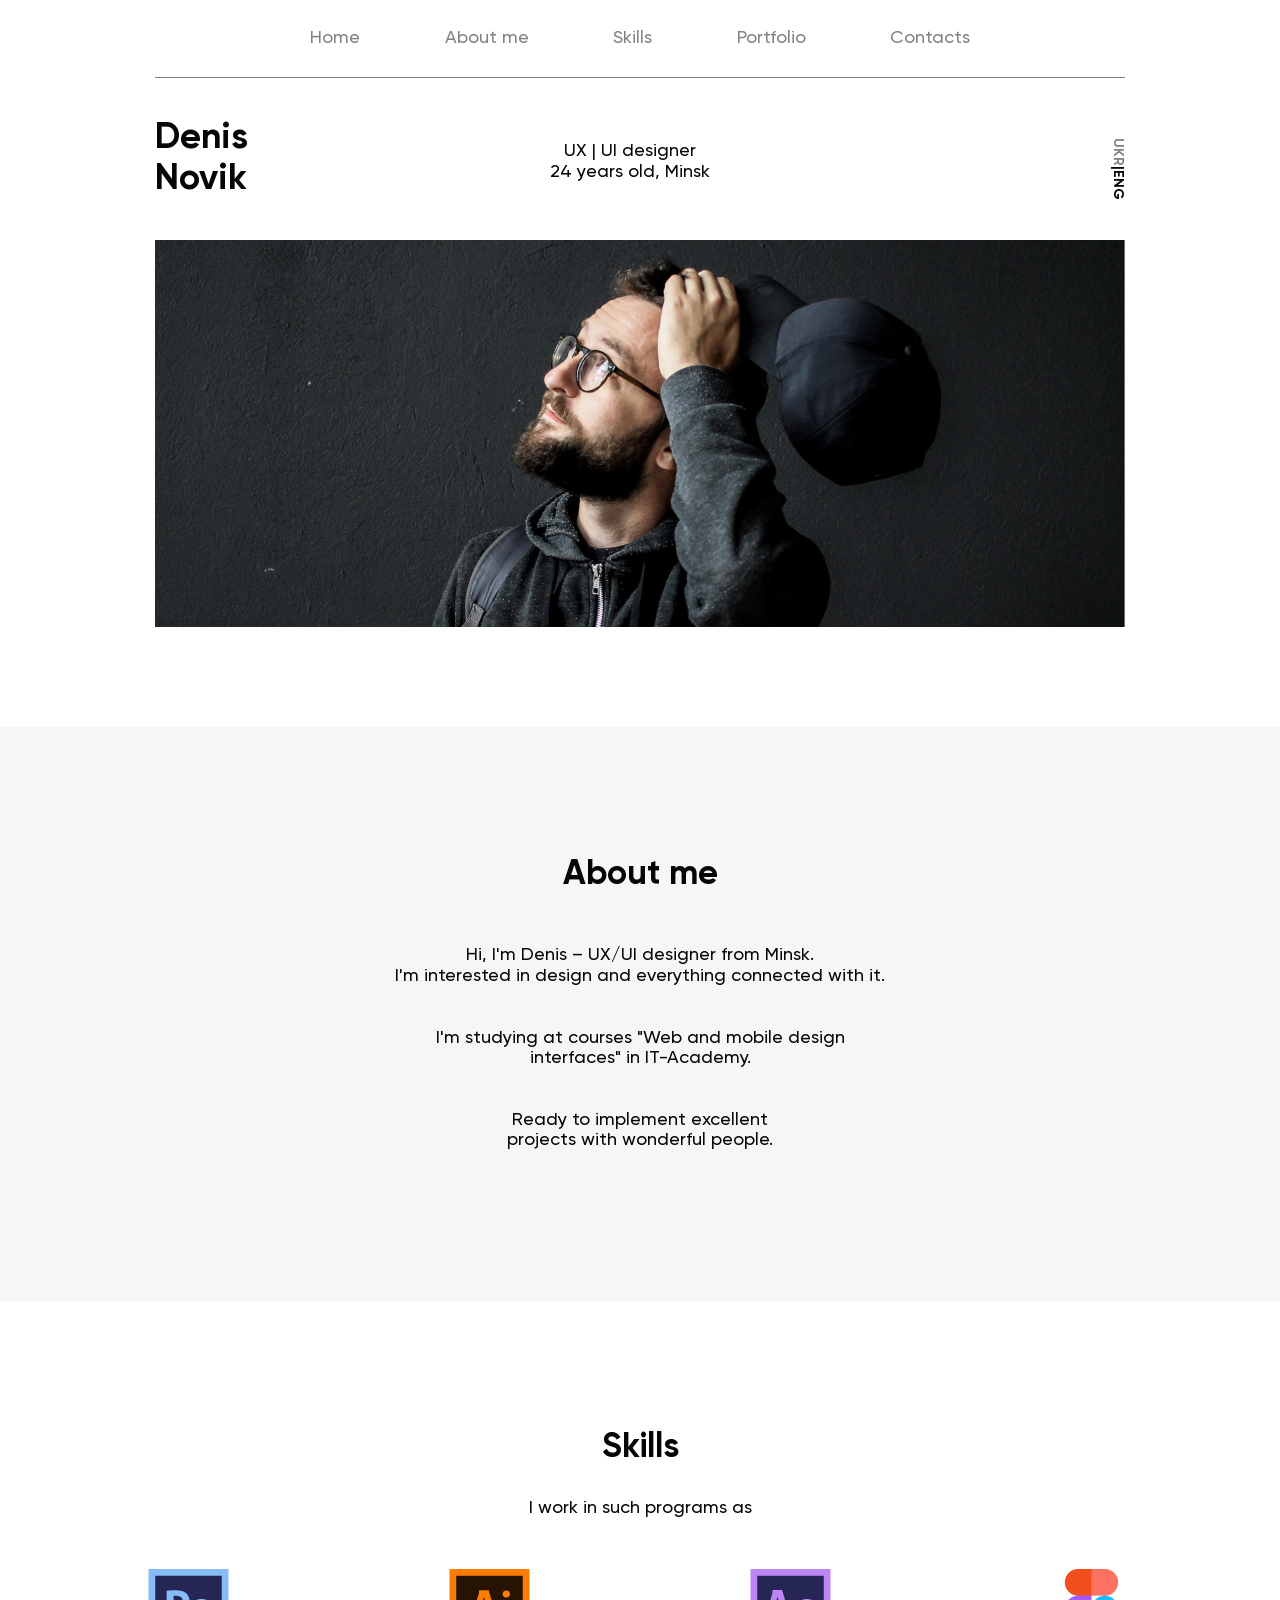
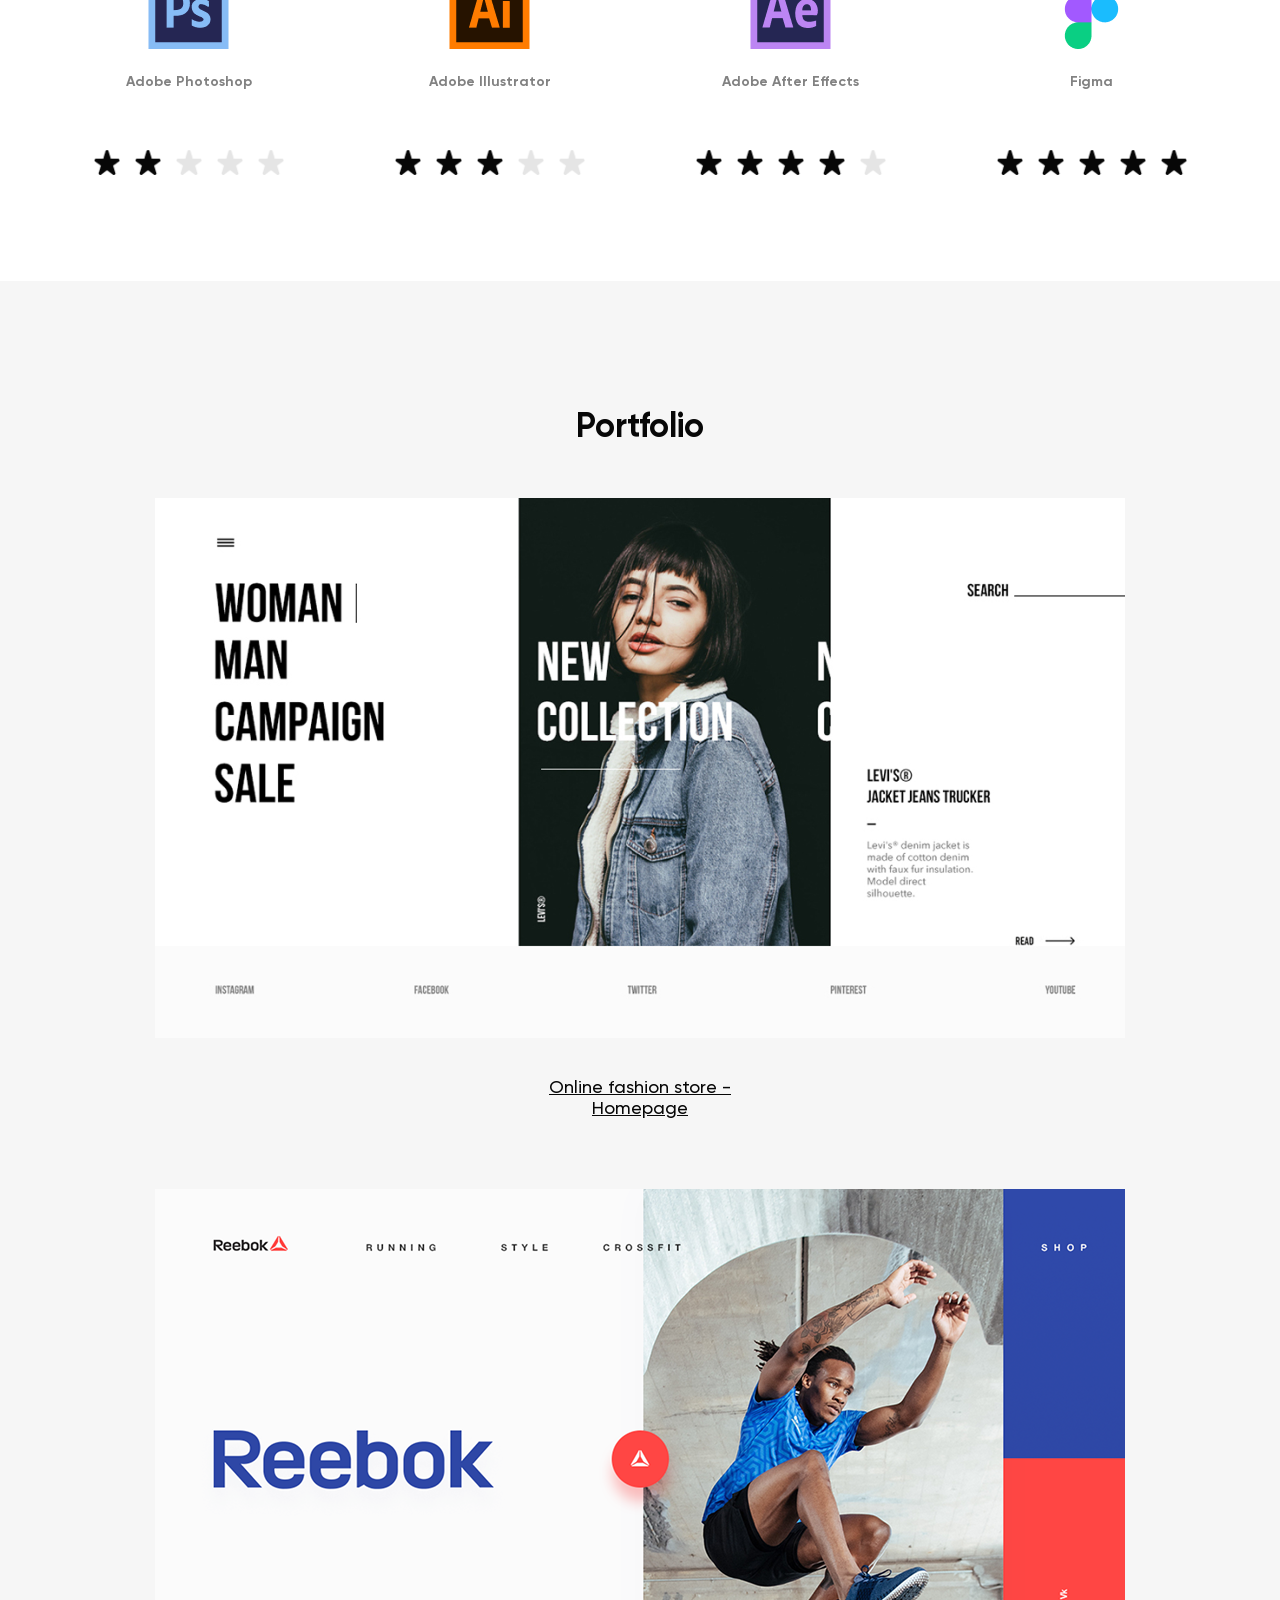
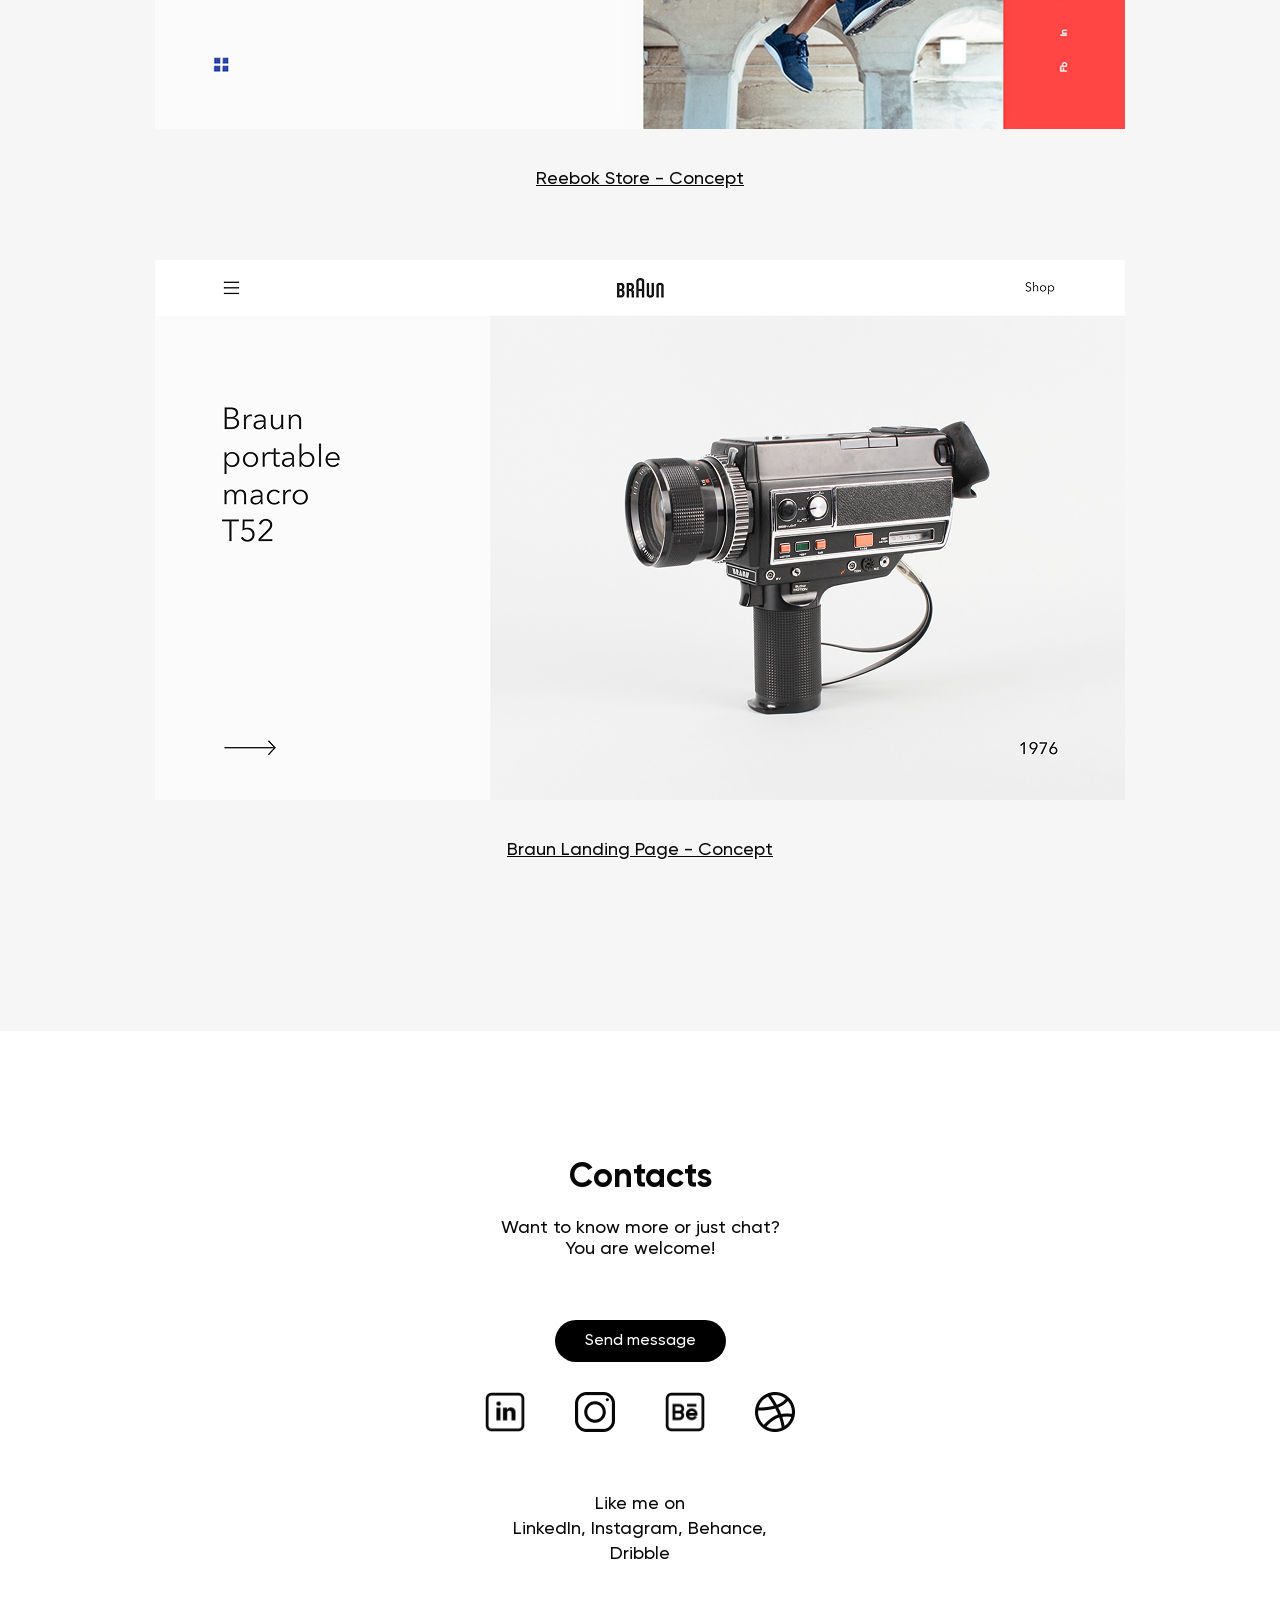
==== index.html @ c9ab945b "add fonts to project" ====
<!DOCTYPE html>
<html lang="en">

<head>
    <meta charset="UTF-8">
    <meta name="viewport" content="width=device-width, initial-scale=1.0">
    <title>Lesson_14 Font</title>
    <link rel="stylesheet" href="./css/normalize.css" />
    <link rel="stylesheet" href="./css/fonts.css">
    <link rel="stylesheet" href="./css/vars.css">
    <link rel="stylesheet" href="./css/style.css">
</head>

<body>
    <header class="header">
        <div class="container">
            <nav class="nav">
                <ul class="menu">
                    <li class="menu__item">
                        <a href="https://www.youtube.com/watch?v=dnyrEoCJP_w" target="_blank"
                            class="menu__link">Home</a>
                    </li>
                    <li class="menu__item">
                        <a href="#about-me" class="menu__link">About me</a>
                    </li>
                    <li class="menu__item">
                        <a href="#skills" class="menu__link">Skills</a>
                    </li>
                    <li class="menu__item">
                        <a href="#portfolio" class="menu__link">Portfolio</a>
                    </li>
                    <li class="menu__item">
                        <a href="#contacts" class="menu__link">Contacts</a>
                    </li>
                </ul>
            </nav>
        </div>
    </header>

    <main class="main">
        <section class="hero">
            <div class="container hero__row">
                <div class="hero__info">
                    <h1 class="title">Denis <br>Novik</h1>
                </div>

                <div class="hero__center">
                    <p class="author-description">
                        UX | UI designer <br>
                        24 years old, Minsk
                    </p>
                </div>

                <div class="lang-switch">
                    <span class="lang-ukr">UKR  </span> | <span> ENG</span>
                </div>
            </div>

            <div class="hero__img">
                <img src="./img/banner.jpg" alt="Photo Author">
            </div>
        </section>


        <section class="about-me" id="about-me">
            <h2>About me</h2>
            <br>
            <p class="about-text">Hi, I'm Denis – UX/UI designer from Minsk. <br> I'm interested in design and
                everything connected with it.</p>
            <br>
            <p class="about-text">I'm studying at courses "Web and mobile design <br> interfaces" in IT-Academy.</p>
            <br>
            <p class="about-text about-text-last">Ready to implement excellent <br> projects with wonderful people.</p>
        </section>

        <section class="skills" id="skills">
            <h2>Skills</h2>
            <p class="skills-text">I work in such programs as</p>

            <div class="skills-list">
                <div class="skill-item">
                    <img src="./img/ps.png" alt="Adobe Photoshop" class="skill-logo">
                    <p class="skill-title">Adobe Photoshop</p>
                    <div class="stars">
                        <img src="./img/star-full.png" alt="star">
                        <img src="./img/star-full.png" alt="star">
                        <img src="./img/star-empty.png" alt="star">
                        <img src="./img/star-empty.png" alt="star">
                        <img src="./img/star-empty.png" alt="star">
                    </div>
                </div>

                <div class="skill-item">
                    <img src="./img/ai.png" alt="Adobe Illustrator" class="skill-logo">
                    <p class="skill-title">Adobe Illustrator</p>
                    <div class="stars">
                        <img src="./img/star-full.png" alt="star">
                        <img src="./img/star-full.png" alt="star">
                        <img src="./img/star-full.png" alt="star">
                        <img src="./img/star-empty.png" alt="star">
                        <img src="./img/star-empty.png" alt="star">
                    </div>
                </div>

                <div class="skill-item">
                    <img src="./img/ae.png" alt="Adobe After Effects" class="skill-logo">
                    <p class="skill-title">Adobe After Effects</p>
                    <div class="stars">
                        <img src="./img/star-full.png" alt="star">
                        <img src="./img/star-full.png" alt="star">
                        <img src="./img/star-full.png" alt="star">
                        <img src="./img/star-full.png" alt="star">
                        <img src="./img/star-empty.png" alt="star">
                    </div>
                </div>

                <div class="skill-item">
                    <img src="./img/figma.png" alt="Figma" class="skill-logo">
                    <p class="skill-title">Figma</p>
                    <div class="stars">
                        <img src="./img/star-full.png" alt="star">
                        <img src="./img/star-full.png" alt="star">
                        <img src="./img/star-full.png" alt="star">
                        <img src="./img/star-full.png" alt="star">
                        <img src="./img/star-full.png" alt="star">
                    </div>
                </div>
            </div>
        </section>


        <section class="portfolio" id="portfolio">
            <div class="container">
                <h2>Portfolio</h2>
                <div class="portfolio-item">
                    <img src="./img/Fashion-Store.png" alt="Fashion Store">
                    <p class="portfolio-text">Online fashion store - <br>Homepage</p>
                </div>

                <div class="portfolio-item">
                    <img src="./img/reebok_web.png" alt="Reebok Web">
                    <p class="portfolio-text">Reebok Store - Concept</p>
                </div>

                <div class="portfolio-item">
                    <img src="./img/braun-landing.png" alt="Braun Landing">
                    <p class="portfolio-text">Braun Landing Page - Concept</p>
                </div>
            </div>
        </section>


    </main>

    <footer>
        <section class="contacts" id="contacts">
            <div class="container">
                <h2>Contacts</h2>

                <p class="contacts-text">Want to know more or just chat? <br> You are welcome!</p>

                <button class="send-button">Send message</button>

                <div class="social-icons">
                    <img src="./img/linkedin.png" alt="LinkedIn">
                    <img src="./img/instagram.png" alt="Instagram">
                    <img src="./img/behance.png" alt="Behance">
                    <img src="./img/dribbble.png" alt="Dribbble">
                </div>

                <p class="follow-text">
                    Like me on <br>
                    LinkedIn, Instagram, Behance, <br> Dribble
                </p>
            </div>
        </section>

    </footer>

</body>

</html>
---- css/fonts.css ----
@font-face {
    font-family: 'Gilroy';
    src: url('../assets/fonts/Gilroy/Gilroy-Medium.woff2') format('woff2'),
        url('../assets/fonts/Gilroy/Gilroy-Medium.woff') format('woff');
    font-weight: 500;
    font-style: normal;
    font-display: swap;
}

@font-face {
    font-family: 'Gilroy';
    src: url('../assets/fonts/Gilroy/Gilroy-Bold.woff2') format('woff2'),
        url('../assets/fonts/Gilroy/Gilroy-Bold.woff') format('woff');
    font-weight: 700;
    font-style: normal;
    font-display: swap;
}
---- css/vars.css ----
:root {
    --font-main: 'Gilroy', sans-serif;
    --font-weight-main: 500;
    --font-weight-bold: 700;

    --font-size-base: 18px;
    --color-main: #070707;
    --color-secondary: #828282;
    --color-bg-light: #F6F6F6;
    --color-white: #fff;
    --color-black: #000;

    --container-width: 970px;
}
---- css/style.css ----
body {
    font-family: var(--font-main);
    font-weight: var(--font-weight-main);
    font-size: var(--font-size-base);
    color: var(--color-main);
}

.container {
    width: var(--container-width);
    margin: 0 auto;
}

.nav {
    border-bottom: 1px solid var(--color-secondary);
    padding: 28px 155px;
}

.menu {
    display: flex;
    justify-content: space-between;
    list-style: none;
    margin: 0;
    padding: 0;
}

.menu__link {
    text-decoration: none;
    color: var(--color-secondary);
    font-weight: var(--font-weight-main);
    transition: all 0.3s;
}

.menu__link:hover {
    color: var(--color-main);
    font-weight: var(--font-weight-bold);
}

.hero__row {
    display: flex;
    justify-content: space-between;
    align-items: flex-end;
    padding: 40px 0;
}

.hero__info {
    flex: 1;
    text-align: left;
}

.title {
    margin: 0;
    font-weight: var(--font-weight-bold);
}

.hero__center {
    flex: 1;
    display: flex;
    justify-content: center;
    align-items: flex-end;
    text-align: center;
}

.author-description {
    font-size: 18px;
    font-weight: var(--font-weight-main);
    color: var(--color-main);
}

.lang-switch {
    flex: 1;
    display: flex;
    justify-content: flex-end;
    align-items: flex-end;
    font-size: 14px;
    font-weight: var(--font-weight-bold);
    padding-bottom: 5px;
    transform: rotate(90deg);
    transform-origin: right bottom;
    margin-right: 20px;
}

.lang-ukr {
    color: var(--color-secondary);
}

.hero__img {
    width: var(--container-width);
    height: 387px;
    margin: 0 auto 100px;
    overflow: hidden;
}

.hero__img img {
    width: 100%;
    height: 100%;
    object-fit: cover;
    object-position: center;
    display: block;
}

.about-me {
    background-color: var(--color-bg-light);
    padding: 100px 0 50px 0;
    text-align: center;
}

.about-me h2 {
    font-size: 34px;
    color: var(--color-main);
    font-weight: var(--font-weight-bold);
    margin-bottom: 30px;
}

.about-text {
    font-size: 18px;
    color: var(--color-main);
    max-width: 800px;
    margin: 0 auto 20px auto;
    padding: 0 15px;
    font-weight: var(--font-weight-main);
}

.about-text-last {
    margin-bottom: 100px;
}

.skills {
    padding-top: 100px;
    padding-bottom: 100px;
    text-align: center;
}

.skills h2 {
    font-size: 34px;
    color: var(--color-main);
    font-weight: var(--font-weight-bold);
    margin-bottom: 30px;
}

.skills-text {
    margin-top: 20px;
    margin-bottom: 50px;
    font-size: 18px;
    color: var(--color-main);
    font-weight: var(--font-weight-main);
}

.skills-list {
    text-align: center;
}

.skill-item {
    display: inline-block;
    width: 200px;
    margin: 0 48px;
    vertical-align: top;
    text-align: center;
}

.skill-logo {
    display: block;
    margin: 0 auto 25px;
    width: auto;
    height: 80px;
    transition: transform 0.3s ease;
}

.skill-logo:hover {
    transform: scale(1.07);
}

.skill-title {
    font-weight: var(--font-weight-bold);
    font-size: 14px;
    color: var(--color-secondary);
    margin: 0 0 60px;
}

.stars {
    text-align: center;
}

.stars img {
    display: inline-block;
    margin: 0 5px;
    width: 26px;
    height: auto;
}

.portfolio {
    padding-top: 100px;
    padding-bottom: 100px;
    background-color: var(--color-bg-light);
    text-align: center;
}

.portfolio h2 {
    font-size: 34px;
    color: var(--color-main);
    font-weight: var(--font-weight-bold);
    margin-bottom: 50px;
}

.portfolio-item {
    margin-bottom: 70px;
}

.portfolio img {
    width: 100%;
    height: auto;
    display: block;
    margin-bottom: 40px;
}

.portfolio-text {
    font-size: 18px;
    color: var(--color-main);
    text-decoration: underline;
    font-weight: var(--font-weight-main);
}

.contacts {
    padding-top: 100px;
    padding-bottom: 100px;
    text-align: center;
}

.contacts h2 {
    font-size: 34px;
    color: var(--color-main);
    font-weight: var(--font-weight-bold);
    margin-bottom: 20px;
}

.contacts-text {
    font-size: 18px;
    color: var(--color-main);
    margin-bottom: 60px;
    font-weight: var(--font-weight-main);
}

.send-button {
    padding: 12px 30px;
    font-size: 16px;
    cursor: pointer;
    margin-bottom: 30px;
    background-color: var(--color-black);
    color: var(--color-white);
    border: none;
    border-radius: 25px;
    font-weight: var(--font-weight-main);
    transition: background-color 0.3s ease, transform 0.3s ease;
}

.send-button:hover {
    background-color: #4f4f4f;
    transform: scale(1.05);
}

.social-icons {
    display: flex;
    justify-content: center;
    gap: 50px;
    margin-bottom: 60px;
}

.social-icons img {
    width: 40px;
    height: auto;
    transition: opacity 0.3s ease;
}

.social-icons img:hover {
    opacity: 0.5;
}

.follow-text {
    font-size: 18px;
    color: var(--color-main);
    line-height: 1.4;
    margin-bottom: 100px;
    font-weight: var(--font-weight-main);
}
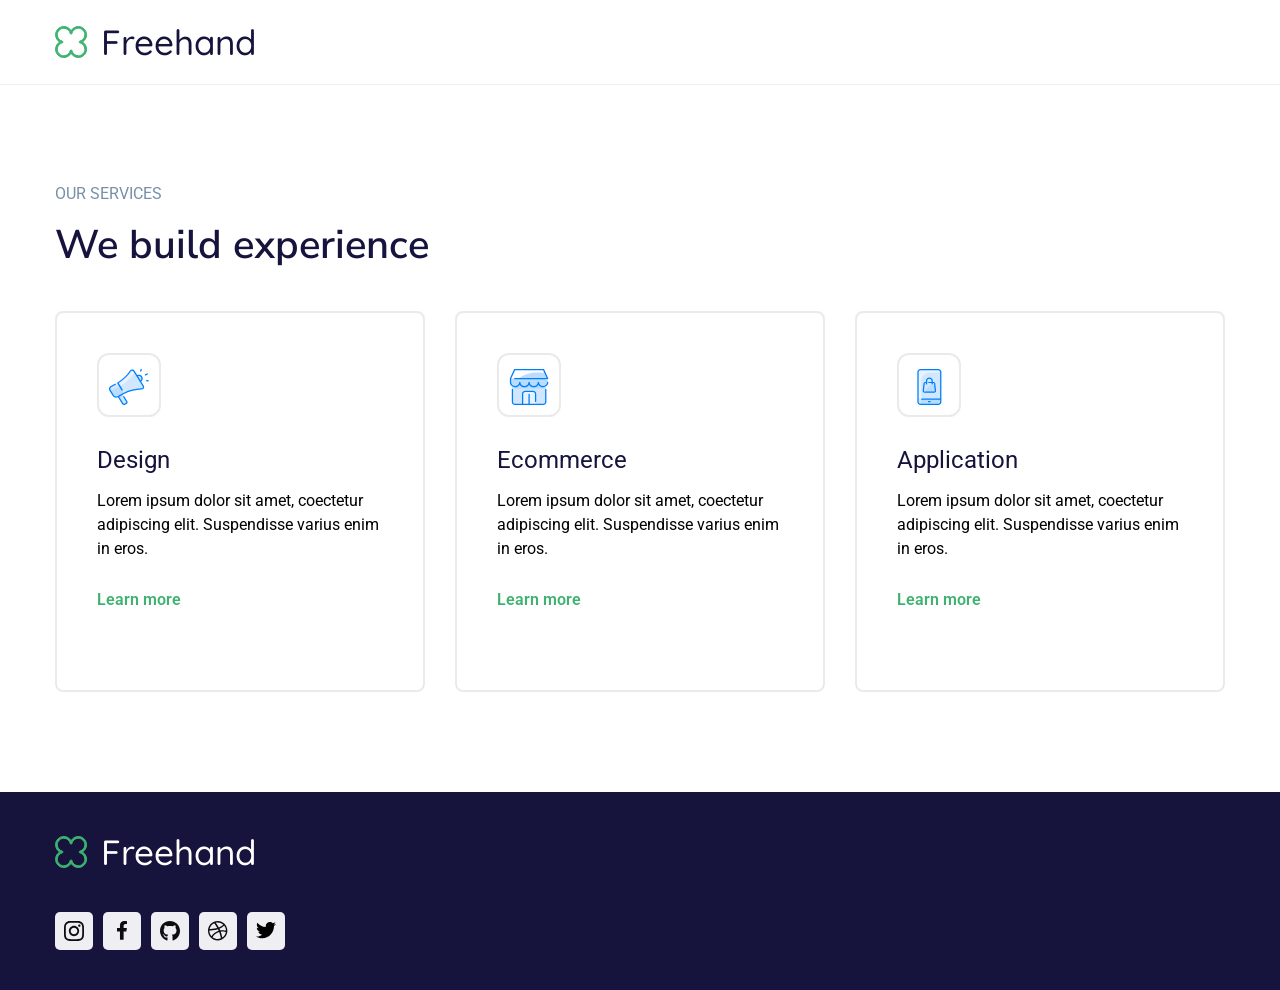
==== commit 7e293863: "added main and animation on hover" ====
--- a/index.html
+++ b/index.html
@@ -4,179 +4,101 @@
 <head>
     <meta charset="UTF-8">
     <meta name="viewport" content="width=device-width, initial-scale=1.0">
-    <title>Lesson_14 Font</title>
-    <link rel="stylesheet" href="./css/normalize.css" />
-    <link rel="stylesheet" href="./css/fonts.css">
-    <link rel="stylesheet" href="./css/vars.css">
+    <title>Lesson_15 SVG</title>
+
     <link rel="stylesheet" href="./css/style.css">
 </head>
 
-<body>
+<body class="body">
     <header class="header">
-        <div class="container">
-            <nav class="nav">
-                <ul class="menu">
-                    <li class="menu__item">
-                        <a href="https://www.youtube.com/watch?v=dnyrEoCJP_w" target="_blank"
-                            class="menu__link">Home</a>
-                    </li>
-                    <li class="menu__item">
-                        <a href="#about-me" class="menu__link">About me</a>
-                    </li>
-                    <li class="menu__item">
-                        <a href="#skills" class="menu__link">Skills</a>
-                    </li>
-                    <li class="menu__item">
-                        <a href="#portfolio" class="menu__link">Portfolio</a>
-                    </li>
-                    <li class="menu__item">
-                        <a href="#contacts" class="menu__link">Contacts</a>
-                    </li>
-                </ul>
-            </nav>
+        <div class="container ">
+            <h2 class="logo">
+                <!-- 1 -->
+                <img src="./assets/img/logo.svg" alt="Logo Company" class="logo__img">
+                Freehand
+            </h2>
         </div>
+
     </header>
+    <main class="main">
+        <div class="container flex-container">
+            <section>
+                <h3 class="title_3">OUR SERVICES</h3>
+                <h1 class="title_1">We build experience</h1>
 
-    <main class="main">
-        <section class="hero">
-            <div class="container hero__row">
-                <div class="hero__info">
-                    <h1 class="title">Denis <br>Novik</h1>
-                </div>
+                <div class="cards">
+                    <div class="card">
+                        <div class="card__icon">
+                            <img src="./assets/img/megaphones.svg" alt="Design" class="icon-sprite">
+                        </div>
+                        <h4 class="card__title">Design</h4>
+                        <p class="card__text">
+                            Lorem ipsum dolor sit amet, coectetur adipiscing elit. Suspendisse varius enim in eros.
+                        </p>
+                        <a href="#" class="card__link">Learn more</a>
+                    </div>
 
-                <div class="hero__center">
-                    <p class="author-description">
-                        UX | UI designer <br>
-                        24 years old, Minsk
-                    </p>
-                </div>
+                    <div class="card">
+                        <div class="card__icon">
+                            <img src="./assets/img/buildings.svg" alt="Ecommerce" class="icon-sprite">
+                        </div>
+                        <h4 class="card__title">Ecommerce</h4>
+                        <p class="card__text">
+                            Lorem ipsum dolor sit amet, coectetur adipiscing elit. Suspendisse varius enim in eros.
+                        </p>
+                        <a href="#" class="card__link">Learn more</a>
+                    </div>
 
-                <div class="lang-switch">
-                    <span class="lang-ukr">UKR  </span> | <span> ENG</span>
-                </div>
-            </div>
-
-            <div class="hero__img">
-                <img src="./img/banner.jpg" alt="Photo Author">
-            </div>
-        </section>
-
-
-        <section class="about-me" id="about-me">
-            <h2>About me</h2>
-            <br>
-            <p class="about-text">Hi, I'm Denis – UX/UI designer from Minsk. <br> I'm interested in design and
-                everything connected with it.</p>
-            <br>
-            <p class="about-text">I'm studying at courses "Web and mobile design <br> interfaces" in IT-Academy.</p>
-            <br>
-            <p class="about-text about-text-last">Ready to implement excellent <br> projects with wonderful people.</p>
-        </section>
-
-        <section class="skills" id="skills">
-            <h2>Skills</h2>
-            <p class="skills-text">I work in such programs as</p>
-
-            <div class="skills-list">
-                <div class="skill-item">
-                    <img src="./img/ps.png" alt="Adobe Photoshop" class="skill-logo">
-                    <p class="skill-title">Adobe Photoshop</p>
-                    <div class="stars">
-                        <img src="./img/star-full.png" alt="star">
-                        <img src="./img/star-full.png" alt="star">
-                        <img src="./img/star-empty.png" alt="star">
-                        <img src="./img/star-empty.png" alt="star">
-                        <img src="./img/star-empty.png" alt="star">
+                    <div class="card">
+                        <div class="card__icon">
+                            <img src="./assets/img/phones.svg" alt="Application" class="icon-sprite">
+                        </div>
+                        <h4 class="card__title">Application</h4>
+                        <p class="card__text">
+                            Lorem ipsum dolor sit amet, coectetur adipiscing elit. Suspendisse varius enim in eros.
+                        </p>
+                        <a href="#" class="card__link">Learn more</a>
                     </div>
                 </div>
-
-                <div class="skill-item">
-                    <img src="./img/ai.png" alt="Adobe Illustrator" class="skill-logo">
-                    <p class="skill-title">Adobe Illustrator</p>
-                    <div class="stars">
-                        <img src="./img/star-full.png" alt="star">
-                        <img src="./img/star-full.png" alt="star">
-                        <img src="./img/star-full.png" alt="star">
-                        <img src="./img/star-empty.png" alt="star">
-                        <img src="./img/star-empty.png" alt="star">
-                    </div>
-                </div>
-
-                <div class="skill-item">
-                    <img src="./img/ae.png" alt="Adobe After Effects" class="skill-logo">
-                    <p class="skill-title">Adobe After Effects</p>
-                    <div class="stars">
-                        <img src="./img/star-full.png" alt="star">
-                        <img src="./img/star-full.png" alt="star">
-                        <img src="./img/star-full.png" alt="star">
-                        <img src="./img/star-full.png" alt="star">
-                        <img src="./img/star-empty.png" alt="star">
-                    </div>
-                </div>
-
-                <div class="skill-item">
-                    <img src="./img/figma.png" alt="Figma" class="skill-logo">
-                    <p class="skill-title">Figma</p>
-                    <div class="stars">
-                        <img src="./img/star-full.png" alt="star">
-                        <img src="./img/star-full.png" alt="star">
-                        <img src="./img/star-full.png" alt="star">
-                        <img src="./img/star-full.png" alt="star">
-                        <img src="./img/star-full.png" alt="star">
-                    </div>
-                </div>
-            </div>
-        </section>
-
-
-        <section class="portfolio" id="portfolio">
-            <div class="container">
-                <h2>Portfolio</h2>
-                <div class="portfolio-item">
-                    <img src="./img/Fashion-Store.png" alt="Fashion Store">
-                    <p class="portfolio-text">Online fashion store - <br>Homepage</p>
-                </div>
-
-                <div class="portfolio-item">
-                    <img src="./img/reebok_web.png" alt="Reebok Web">
-                    <p class="portfolio-text">Reebok Store - Concept</p>
-                </div>
-
-                <div class="portfolio-item">
-                    <img src="./img/braun-landing.png" alt="Braun Landing">
-                    <p class="portfolio-text">Braun Landing Page - Concept</p>
-                </div>
-            </div>
-        </section>
-
-
+            </section>
+        </div>
     </main>
 
-    <footer>
-        <section class="contacts" id="contacts">
-            <div class="container">
-                <h2>Contacts</h2>
-
-                <p class="contacts-text">Want to know more or just chat? <br> You are welcome!</p>
-
-                <button class="send-button">Send message</button>
-
-                <div class="social-icons">
-                    <img src="./img/linkedin.png" alt="LinkedIn">
-                    <img src="./img/instagram.png" alt="Instagram">
-                    <img src="./img/behance.png" alt="Behance">
-                    <img src="./img/dribbble.png" alt="Dribbble">
-                </div>
-
-                <p class="follow-text">
-                    Like me on <br>
-                    LinkedIn, Instagram, Behance, <br> Dribble
-                </p>
-            </div>
-        </section>
-
+    <footer class="footer">
+        <div class="container">
+            <h2 class="logo logo_footer">
+                <img src="./assets/img/logo.svg" alt="Logo Company" class="logo__img">
+                Freehand
+            </h2>
+            <ul class="social">
+                <li class="social__item">
+                    <a href="#" class="social__link">
+                        <img src="./assets/img/instagram-icon.svg" alt="Instagram" class="social__icon">
+                    </a>
+                </li>
+                <li class="social__item">
+                    <a href="#" class="social__link">
+                        <img src="./assets/img/facebook-icon.svg" alt="Facebook" class="social__icon">
+                    </a>
+                </li>
+                <li class="social__item">
+                    <a href="#" class="social__link">
+                        <img src="./assets/img/github-icon.svg" alt="Github" class="social__icon">
+                    </a>
+                </li>
+                <li class="social__item">
+                    <a href="#" class="social__link">
+                        <img src="./assets/img/dribbble-icon.svg" alt="Dribbble" class="social__icon">
+                    </a>
+                </li>
+                <li class="social__item">
+                    <a href="#" class="social__link">
+                        <img src="./assets/img/twitter-icon.svg" alt="Twitter" class="social__icon">
+                    </a>
+                </li>
+            </ul>
+        </div>
     </footer>
-
 </body>
 
 </html>
--- a/css/style.css
+++ b/css/style.css
@@ -1,283 +1,196 @@
+@import url('https://fonts.googleapis.com/css2?family=Nunito+Sans:ital,opsz,wght@0,6..12,200..1000;1,6..12,200..1000&family=Quicksand:wght@300..700&family=Roboto:ital,wght@0,100..900;1,100..900&display=swap');
+@import url('./normalize.css');
+@import url('./vars.css');
+
+* {
+    box-sizing: border-box;
+    padding: 0;
+    margin: 0;
+}
+
+ul,
+ol {
+    padding-left: 0;
+    list-style: none;
+}
+
+.title_1 {
+    margin: 0 0;
+}
+
+html,
 body {
-    font-family: var(--font-main);
-    font-weight: var(--font-weight-main);
-    font-size: var(--font-size-base);
-    color: var(--color-main);
+    font-size: var(--main-font-size);
+    font-family: var(--roboto-font-family);
+    background: var(--main-background);
+    color: var(--main-font-color);
+}
+
+.body {
+    min-height: 100vh;
+    display: flex;
+    flex-direction: column;
+    justify-content: space-between;
 }
 
 .container {
-    width: var(--container-width);
+    max-width: var(--container-width);
     margin: 0 auto;
 }
 
-.nav {
-    border-bottom: 1px solid var(--color-secondary);
-    padding: 28px 155px;
+.flex-container {
+    display: flex;
+    align-items: center;
 }
 
-.menu {
-    display: flex;
-    justify-content: space-between;
-    list-style: none;
-    margin: 0;
-    padding: 0;
+.header {
+    padding: 22px 0;
+    border-bottom: 1px solid #efeef3;
 }
 
-.menu__link {
-    text-decoration: none;
-    color: var(--color-secondary);
-    font-weight: var(--font-weight-main);
-    transition: all 0.3s;
+.logo {
+    display: flex;
+    align-items: center;
+    gap: 13px;
+    font-size: 35px;
+    font-weight: 500;
+    font-family: var(--quicksand-font-family);
 }
 
-.menu__link:hover {
-    color: var(--color-main);
-    font-weight: var(--font-weight-bold);
+.title_1 {
+    font-family: var(--nunito-font-family);
+    font-weight: 600;
+    font-size: 40px;
+    line-height: 1.3;
+    margin-bottom: 40px;
 }
 
-.hero__row {
-    display: flex;
-    justify-content: space-between;
-    align-items: flex-end;
-    padding: 40px 0;
+.title_3 {
+    margin-top: 100px;
+    margin-bottom: 15px;
+    font-size: 1rem;
+    font-weight: 400;
+    color: #7690a8;
+    text-transform: uppercase;
 }
 
-.hero__info {
-    flex: 1;
-    text-align: left;
+.card__title {
+    font-size: 24px;
+    font-weight: 400;
+    margin-bottom: 15px;
 }
 
-.title {
-    margin: 0;
-    font-weight: var(--font-weight-bold);
+.card__text {
+    font-size: 16px;
+    line-height: 1.5;
+    margin-bottom: 30px;
+    color: #000000;
+    font-weight: 400;
 }
 
-.hero__center {
-    flex: 1;
+.cards {
     display: flex;
-    justify-content: center;
-    align-items: flex-end;
-    text-align: center;
-}
-
-.author-description {
-    font-size: 18px;
-    font-weight: var(--font-weight-main);
-    color: var(--color-main);
-}
-
-.lang-switch {
-    flex: 1;
-    display: flex;
-    justify-content: flex-end;
-    align-items: flex-end;
-    font-size: 14px;
-    font-weight: var(--font-weight-bold);
-    padding-bottom: 5px;
-    transform: rotate(90deg);
-    transform-origin: right bottom;
-    margin-right: 20px;
-}
-
-.lang-ukr {
-    color: var(--color-secondary);
-}
-
-.hero__img {
-    width: var(--container-width);
-    height: 387px;
-    margin: 0 auto 100px;
-    overflow: hidden;
-}
-
-.hero__img img {
-    width: 100%;
-    height: 100%;
-    object-fit: cover;
-    object-position: center;
-    display: block;
-}
-
-.about-me {
-    background-color: var(--color-bg-light);
-    padding: 100px 0 50px 0;
-    text-align: center;
-}
-
-.about-me h2 {
-    font-size: 34px;
-    color: var(--color-main);
-    font-weight: var(--font-weight-bold);
-    margin-bottom: 30px;
-}
-
-.about-text {
-    font-size: 18px;
-    color: var(--color-main);
-    max-width: 800px;
-    margin: 0 auto 20px auto;
-    padding: 0 15px;
-    font-weight: var(--font-weight-main);
-}
-
-.about-text-last {
+    gap: 30px;
+    margin-top: 40px;
     margin-bottom: 100px;
 }
 
-.skills {
-    padding-top: 100px;
-    padding-bottom: 100px;
-    text-align: center;
+.card {
+    flex: 1;
+    background: #fff;
+    border: 2px solid #eaeaea;
+    border-radius: 8px;
+    padding: 40px;
+    transition: border-color 0.3s ease, box-shadow 0.3s ease;
+    cursor: pointer;
+    display: flex;
+    flex-direction: column;
 }
 
-.skills h2 {
-    font-size: 34px;
-    color: var(--color-main);
-    font-weight: var(--font-weight-bold);
-    margin-bottom: 30px;
+.card:hover {
+    border-color: #3DB370;
+    box-shadow: 0 8px 20px rgba(0, 0, 0, 0.08);
 }
 
-.skills-text {
-    margin-top: 20px;
-    margin-bottom: 50px;
-    font-size: 18px;
-    color: var(--color-main);
-    font-weight: var(--font-weight-main);
+.card__icon {
+    width: 64px;
+    height: 64px;
+    border-radius: 12px;
+    border: 2px solid #eaeaea;
+    display: flex;
+    justify-content: center;
+    overflow: hidden;
+    margin-bottom: 30px;
+    transition: border-color 0.3s ease;
 }
 
-.skills-list {
-    text-align: center;
+.card:hover .card__icon {
+    border-color: #3DB370;
 }
 
-.skill-item {
-    display: inline-block;
-    width: 200px;
-    margin: 0 48px;
-    vertical-align: top;
-    text-align: center;
+
+.icon-sprite {
+    width: auto;
+    height: 92px;
+    transform: translateY(14px);
+    transition: transform 0.01s ease-in-out;
 }
 
-.skill-logo {
-    display: block;
-    margin: 0 auto 25px;
-    width: auto;
-    height: 80px;
-    transition: transform 0.3s ease;
+.card:hover .icon-sprite {
+    transform: translateY(-42px);
 }
 
-.skill-logo:hover {
-    transform: scale(1.07);
+.card__link {
+    font-weight: 16px;
+    color: #3db370;
+    font-weight: 600;
+    text-decoration: none;
+    transition: color 0.3s ease;
+    margin-bottom: 40px;
+    display: inline-block;/
 }
 
-.skill-title {
-    font-weight: var(--font-weight-bold);
-    font-size: 14px;
-    color: var(--color-secondary);
-    margin: 0 0 60px;
+.card__link:hover {
+    color: #2a8d56;
 }
 
-.stars {
-    text-align: center;
+.footer {
+    padding: 40px 0;
+    background: var(--additional-background);
 }
 
-.stars img {
-    display: inline-block;
-    margin: 0 5px;
-    width: 26px;
-    height: auto;
-}
-
-.portfolio {
-    padding-top: 100px;
-    padding-bottom: 100px;
-    background-color: var(--color-bg-light);
-    text-align: center;
-}
-
-.portfolio h2 {
-    font-size: 34px;
-    color: var(--color-main);
-    font-weight: var(--font-weight-bold);
-    margin-bottom: 50px;
-}
-
-.portfolio-item {
-    margin-bottom: 70px;
-}
-
-.portfolio img {
-    width: 100%;
-    height: auto;
-    display: block;
+.logo_footer {
+    color: #fff;
     margin-bottom: 40px;
 }
 
-.portfolio-text {
-    font-size: 18px;
-    color: var(--color-main);
-    text-decoration: underline;
-    font-weight: var(--font-weight-main);
+.social {
+    display: flex;
+    justify-content: flex-start;
+    align-items: center;
+    gap: 10px;
 }
 
-.contacts {
-    padding-top: 100px;
-    padding-bottom: 100px;
-    text-align: center;
+.social__link {
+    display: flex;
+    justify-content: center;
+    align-items: center;
+    height: 38px;
+    width: 38px;
+    border-radius: 5px;
+    background: #efeef3;
 }
 
-.contacts h2 {
-    font-size: 34px;
-    color: var(--color-main);
-    font-weight: var(--font-weight-bold);
-    margin-bottom: 20px;
+.social__icon {
+    transition: fill 0.3s ease, transform 0.3s ease;
+    fill: #16133d;
 }
 
-.contacts-text {
-    font-size: 18px;
-    color: var(--color-main);
-    margin-bottom: 60px;
-    font-weight: var(--font-weight-main);
+.social__icon {
+    transition: filter 0.3s ease, transform 0.3s ease;
 }
 
-.send-button {
-    padding: 12px 30px;
-    font-size: 16px;
-    cursor: pointer;
-    margin-bottom: 30px;
-    background-color: var(--color-black);
-    color: var(--color-white);
-    border: none;
-    border-radius: 25px;
-    font-weight: var(--font-weight-main);
-    transition: background-color 0.3s ease, transform 0.3s ease;
-}
-
-.send-button:hover {
-    background-color: #4f4f4f;
-    transform: scale(1.05);
-}
-
-.social-icons {
-    display: flex;
-    justify-content: center;
-    gap: 50px;
-    margin-bottom: 60px;
-}
-
-.social-icons img {
-    width: 40px;
-    height: auto;
-    transition: opacity 0.3s ease;
-}
-
-.social-icons img:hover {
-    opacity: 0.5;
-}
-
-.follow-text {
-    font-size: 18px;
-    color: var(--color-main);
-    line-height: 1.4;
-    margin-bottom: 100px;
-    font-weight: var(--font-weight-main);
+.social__link:hover .social__icon {
+    filter: invert(58%) sepia(51%) saturate(469%) hue-rotate(91deg) brightness(95%) contrast(93%);
+    transform: scale(1.1);
 }
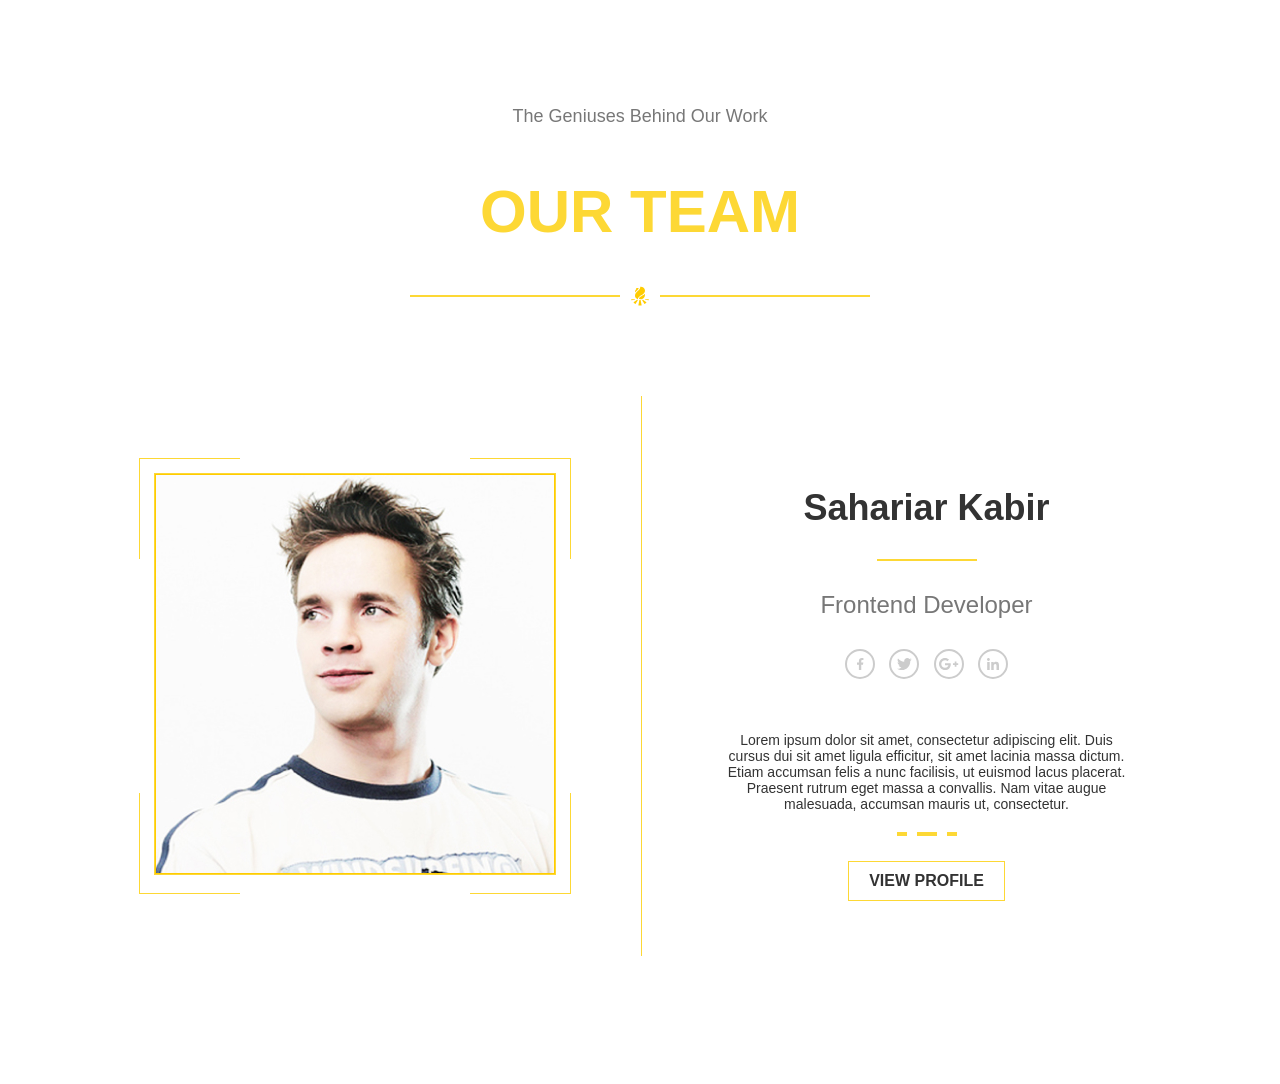
==== commit 10fdc015: "add structure" ====
--- a/index.html
+++ b/index.html
@@ -4,101 +4,57 @@
 <head>
     <meta charset="UTF-8">
     <meta name="viewport" content="width=device-width, initial-scale=1.0">
-    <title>Lesson_15 SVG</title>
-
-    <link rel="stylesheet" href="./css/style.css">
+    <title>Our Team</title>
+    <link rel="stylesheet" href="./css/main.css">
 </head>
 
-<body class="body">
-    <header class="header">
-        <div class="container ">
-            <h2 class="logo">
-                <!-- 1 -->
-                <img src="./assets/img/logo.svg" alt="Logo Company" class="logo__img">
-                Freehand
-            </h2>
+<body>
+    <section class="our-team">
+        <div class="container">
+
+            <div class="section-head">
+                <p class="subtitle">The Geniuses Behind Our Work</p>
+                <h2 class="title">Our Team</h2>
+                <div class="divider">
+                    <span class="line"></span>
+                    <img src="./assets/img/bonfire-sharp.svg" alt="icon">
+                    <span class="line"></span>
+                </div>
+            </div>
+
+            <div class="team-member">
+                <div class="photo">
+                    <img src="./assets/img/photo.jpg" alt="team-member">
+                    <div class="corner"></div>
+                </div>
+
+                <div class="center-line"></div>
+
+                <div class="info">
+                    <h3 class="name">Sahariar Kabir</h3>
+                    <p class="position">Frontend Developer</p>
+                    <div class="socials">
+                        <a href="#"><img src="./assets/img/facebook.svg" alt="facebook"></a>
+                        <a href="#"><img src="./assets/img/twitter.svg" alt="twitter"></a>
+                        <a href="#"><img src="./assets/img/google+.svg" alt="google+"></a>
+                        <a href="#"><img src="./assets/img/linkedin.svg" alt="linkedin"></a>
+                    </div>
+                    <p class="desc">
+                        Lorem ipsum dolor sit amet, consectetur adipiscing elit. Duis cursus dui sit amet ligula
+                        efficitur, sit amet lacinia massa dictum. Etiam accumsan felis a nunc facilisis, ut euismod
+                        lacus placerat. Praesent rutrum eget massa a convallis. Nam vitae augue malesuada, accumsan
+                        mauris ut, consectetur.
+                    </p>
+                    <div class="lines">
+                        <span></span>
+                        <span class="long"></span>
+                        <span></span>
+                    </div>
+                    <a href="#" class="btn">View Profile</a>
+                </div>
+            </div>
         </div>
-
-    </header>
-    <main class="main">
-        <div class="container flex-container">
-            <section>
-                <h3 class="title_3">OUR SERVICES</h3>
-                <h1 class="title_1">We build experience</h1>
-
-                <div class="cards">
-                    <div class="card">
-                        <div class="card__icon">
-                            <img src="./assets/img/megaphones.svg" alt="Design" class="icon-sprite">
-                        </div>
-                        <h4 class="card__title">Design</h4>
-                        <p class="card__text">
-                            Lorem ipsum dolor sit amet, coectetur adipiscing elit. Suspendisse varius enim in eros.
-                        </p>
-                        <a href="#" class="card__link">Learn more</a>
-                    </div>
-
-                    <div class="card">
-                        <div class="card__icon">
-                            <img src="./assets/img/buildings.svg" alt="Ecommerce" class="icon-sprite">
-                        </div>
-                        <h4 class="card__title">Ecommerce</h4>
-                        <p class="card__text">
-                            Lorem ipsum dolor sit amet, coectetur adipiscing elit. Suspendisse varius enim in eros.
-                        </p>
-                        <a href="#" class="card__link">Learn more</a>
-                    </div>
-
-                    <div class="card">
-                        <div class="card__icon">
-                            <img src="./assets/img/phones.svg" alt="Application" class="icon-sprite">
-                        </div>
-                        <h4 class="card__title">Application</h4>
-                        <p class="card__text">
-                            Lorem ipsum dolor sit amet, coectetur adipiscing elit. Suspendisse varius enim in eros.
-                        </p>
-                        <a href="#" class="card__link">Learn more</a>
-                    </div>
-                </div>
-            </section>
-        </div>
-    </main>
-
-    <footer class="footer">
-        <div class="container">
-            <h2 class="logo logo_footer">
-                <img src="./assets/img/logo.svg" alt="Logo Company" class="logo__img">
-                Freehand
-            </h2>
-            <ul class="social">
-                <li class="social__item">
-                    <a href="#" class="social__link">
-                        <img src="./assets/img/instagram-icon.svg" alt="Instagram" class="social__icon">
-                    </a>
-                </li>
-                <li class="social__item">
-                    <a href="#" class="social__link">
-                        <img src="./assets/img/facebook-icon.svg" alt="Facebook" class="social__icon">
-                    </a>
-                </li>
-                <li class="social__item">
-                    <a href="#" class="social__link">
-                        <img src="./assets/img/github-icon.svg" alt="Github" class="social__icon">
-                    </a>
-                </li>
-                <li class="social__item">
-                    <a href="#" class="social__link">
-                        <img src="./assets/img/dribbble-icon.svg" alt="Dribbble" class="social__icon">
-                    </a>
-                </li>
-                <li class="social__item">
-                    <a href="#" class="social__link">
-                        <img src="./assets/img/twitter-icon.svg" alt="Twitter" class="social__icon">
-                    </a>
-                </li>
-            </ul>
-        </div>
-    </footer>
+    </section>
 </body>
 
 </html>
--- a/css/main.css
+++ b/css/main.css
@@ -0,0 +1,192 @@
+.our-team .info .btn {
+  display: inline-block;
+  padding: 10px 20px;
+  border: 1px solid #fdd835;
+  text-transform: uppercase;
+  font-weight: 600;
+  color: #333;
+  transition: 0.3s;
+  text-decoration: none;
+}
+.our-team .info .btn:hover {
+  background: #fdd835;
+  color: #fff;
+  text-decoration: none;
+}
+
+body {
+  font-family: "Arial", sans-serif;
+  background: #FFFFFF;
+  color: #333;
+}
+
+.our-team {
+  padding: 80px 0;
+  text-align: center;
+}
+.our-team .subtitle {
+  font-size: 18px;
+  color: #777;
+  margin-bottom: 15px;
+}
+.our-team .title {
+  text-transform: uppercase;
+  font-weight: 700;
+  color: #fdd835;
+  font-size: 60px;
+  margin-bottom: 40px;
+}
+.our-team .divider {
+  display: flex;
+  align-items: center;
+  justify-content: center;
+}
+.our-team .divider .line {
+  width: 210px;
+  height: 2px;
+  background: #fdd835;
+  margin: 0 5px;
+}
+.our-team .divider img {
+  width: 20px;
+  height: 20px;
+  margin: 0 5px;
+}
+.our-team .team-member {
+  display: flex;
+  align-items: center;
+  justify-content: center;
+  margin-top: 50px;
+}
+.our-team .team-member .photo {
+  position: relative;
+  display: inline-block;
+}
+.our-team .team-member .photo img {
+  width: 400px;
+  height: 400px;
+  object-fit: cover;
+  border: 1px solid #fdd835;
+  position: relative;
+  z-index: 2;
+}
+.our-team .team-member .photo::before {
+  content: "";
+  position: absolute;
+  width: 100px;
+  height: 100px;
+  border: 1px solid #fdd835;
+  border-right: none;
+  border-bottom: none;
+  top: 0;
+  left: 0;
+  transform: translate(-15px, -15px);
+  z-index: 1;
+}
+.our-team .team-member .photo::after {
+  content: "";
+  position: absolute;
+  width: 100px;
+  height: 100px;
+  border: 1px solid #fdd835;
+  border-left: none;
+  border-bottom: none;
+  top: 0;
+  right: 0;
+  transform: translate(15px, -15px);
+  z-index: 1;
+}
+.our-team .team-member .photo .corner::before {
+  content: "";
+  position: absolute;
+  width: 100px;
+  height: 100px;
+  border: 1px solid #fdd835;
+  border-right: none;
+  border-top: none;
+  bottom: 0;
+  left: 0;
+  transform: translate(-15px, 15px);
+  z-index: 1;
+}
+.our-team .team-member .photo .corner::after {
+  content: "";
+  position: absolute;
+  width: 100px;
+  height: 100px;
+  border: 1px solid #fdd835;
+  border-left: none;
+  border-top: none;
+  bottom: 0;
+  right: 0;
+  transform: translate(15px, 15px);
+  z-index: 1;
+}
+.our-team .team-member .center-line {
+  width: 1px;
+  height: 560px;
+  background: #fdd835;
+  margin: 40px 85px;
+}
+.our-team .info {
+  max-width: 400px;
+  text-align: center;
+}
+.our-team .info .name {
+  font-size: 36px;
+  font-weight: 700;
+  margin-bottom: 30px;
+}
+.our-team .info .name::after {
+  content: "";
+  display: block;
+  width: 100px;
+  height: 2px;
+  background: #fdd835;
+  margin: 30px auto;
+}
+.our-team .info .position {
+  font-size: 24px;
+  color: #777;
+  margin-bottom: 30px;
+}
+.our-team .info .socials {
+  margin-bottom: 49px;
+}
+.our-team .info .socials a {
+  display: inline-block;
+  margin: 0 5px;
+}
+.our-team .info .socials a img {
+  width: 30px;
+  height: 30px;
+  display: block;
+}
+.our-team .info .socials a:hover {
+  opacity: 0.7;
+}
+.our-team .info .desc {
+  font-size: 14px;
+  margin-bottom: 20px;
+}
+.our-team .info .lines {
+  display: flex;
+  justify-content: center;
+  align-items: center;
+  margin-bottom: 25px;
+}
+.our-team .info .lines span {
+  display: block;
+  height: 4px;
+  background: #fdd835;
+  margin: 0 5px;
+}
+.our-team .info .lines span:first-child, .our-team .info .lines span:last-child {
+  width: 10px;
+}
+.our-team .info .lines span.long {
+  width: 20px;
+}
+.our-team .info .btn {
+  text-decoration: none;
+}/*# sourceMappingURL=main.css.map */
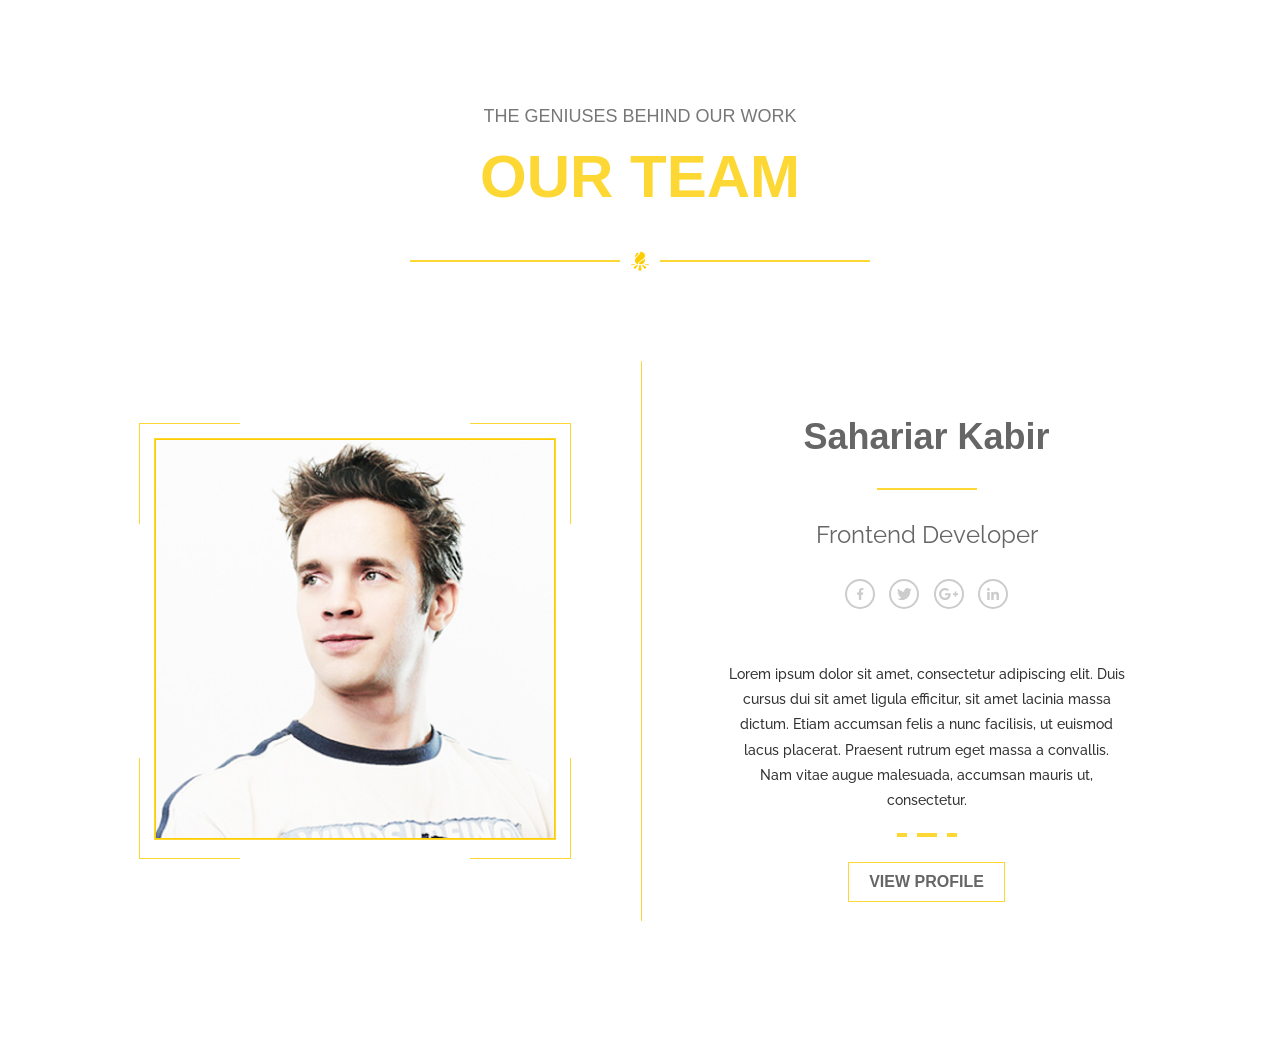
==== commit af422d6a: "added main elements, changed styles and fonts" ====
--- a/index.html
+++ b/index.html
@@ -6,6 +6,7 @@
     <meta name="viewport" content="width=device-width, initial-scale=1.0">
     <title>Our Team</title>
     <link rel="stylesheet" href="./css/main.css">
+    <link href="https://fonts.googleapis.com/css2?family=Raleway:wght@400;600;700&display=swap" rel="stylesheet">
 </head>
 
 <body>
@@ -13,7 +14,7 @@
         <div class="container">
 
             <div class="section-head">
-                <p class="subtitle">The Geniuses Behind Our Work</p>
+                <p class="subtitle">THE GENIUSES BEHIND OUR WORK</p>
                 <h2 class="title">Our Team</h2>
                 <div class="divider">
                     <span class="line"></span>
--- a/css/main.css
+++ b/css/main.css
@@ -34,6 +34,7 @@
   font-weight: 700;
   color: #fdd835;
   font-size: 60px;
+  margin-top: 0;
   margin-bottom: 40px;
 }
 .our-team .divider {
@@ -134,7 +135,8 @@
 }
 .our-team .info .name {
   font-size: 36px;
-  font-weight: 700;
+  font-weight: 900;
+  color: #666666;
   margin-bottom: 30px;
 }
 .our-team .info .name::after {
@@ -147,8 +149,10 @@
 }
 .our-team .info .position {
   font-size: 24px;
-  color: #777;
+  color: #666666;
+  font-family: "Raleway", sans-serif;
   margin-bottom: 30px;
+  font-weight: 400;
 }
 .our-team .info .socials {
   margin-bottom: 49px;
@@ -168,6 +172,10 @@
 .our-team .info .desc {
   font-size: 14px;
   margin-bottom: 20px;
+  font-family: "Raleway", sans-serif;
+  color: #333333;
+  font-weight: 500;
+  line-height: 1.8;
 }
 .our-team .info .lines {
   display: flex;
@@ -188,5 +196,5 @@
   width: 20px;
 }
 .our-team .info .btn {
-  text-decoration: none;
+  color: #666666;
 }/*# sourceMappingURL=main.css.map */
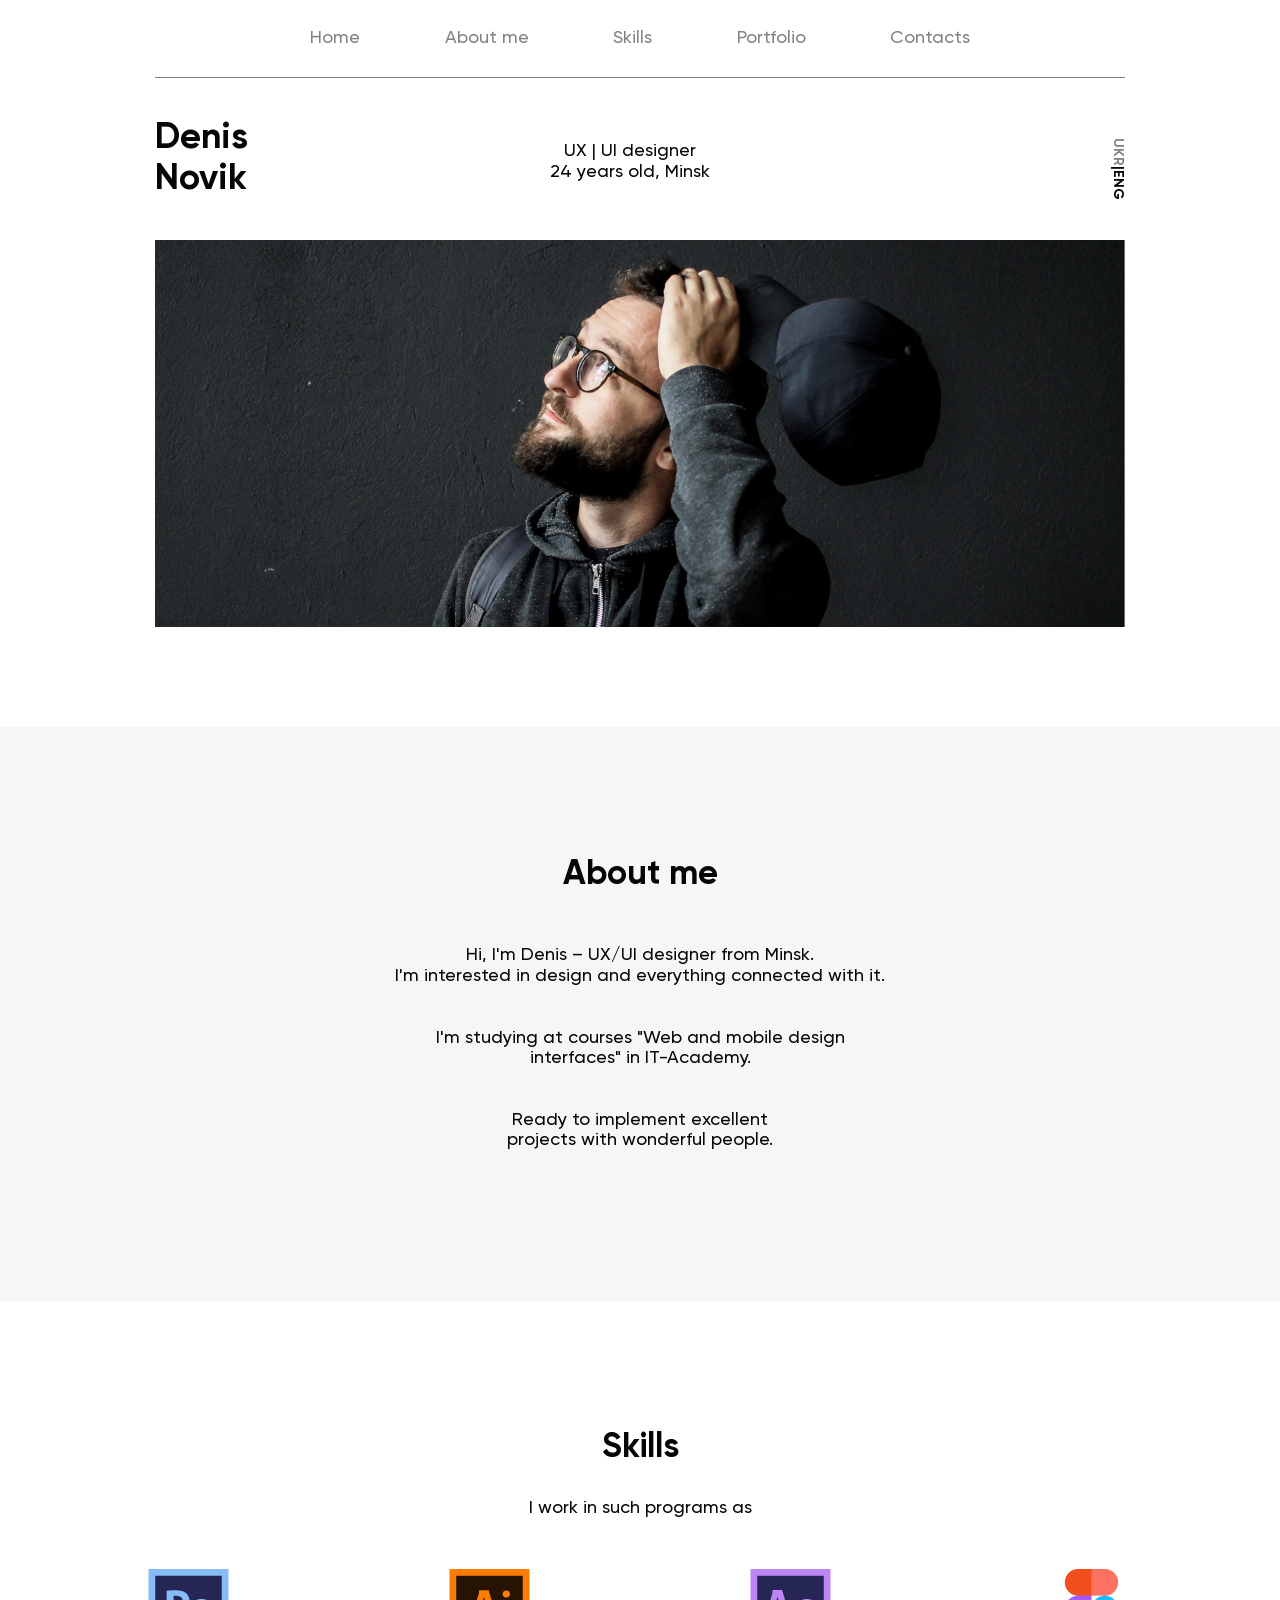
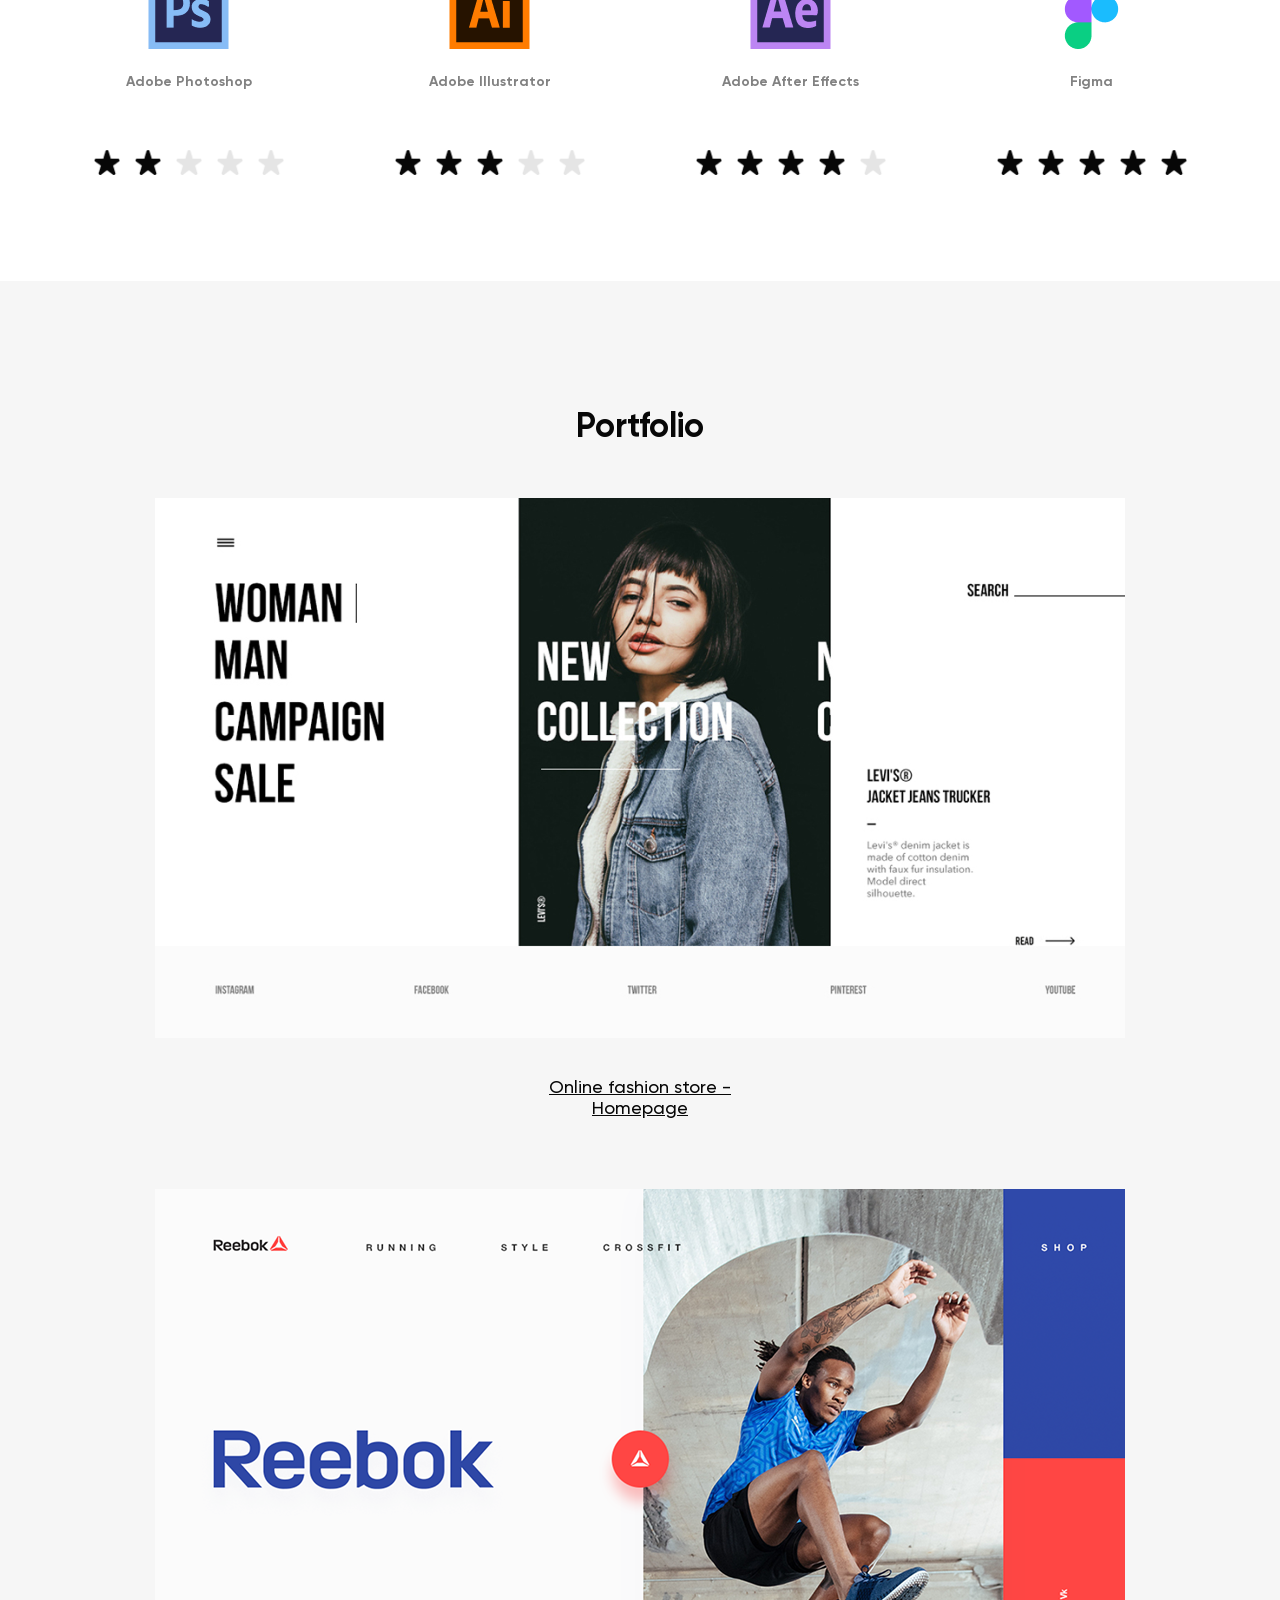
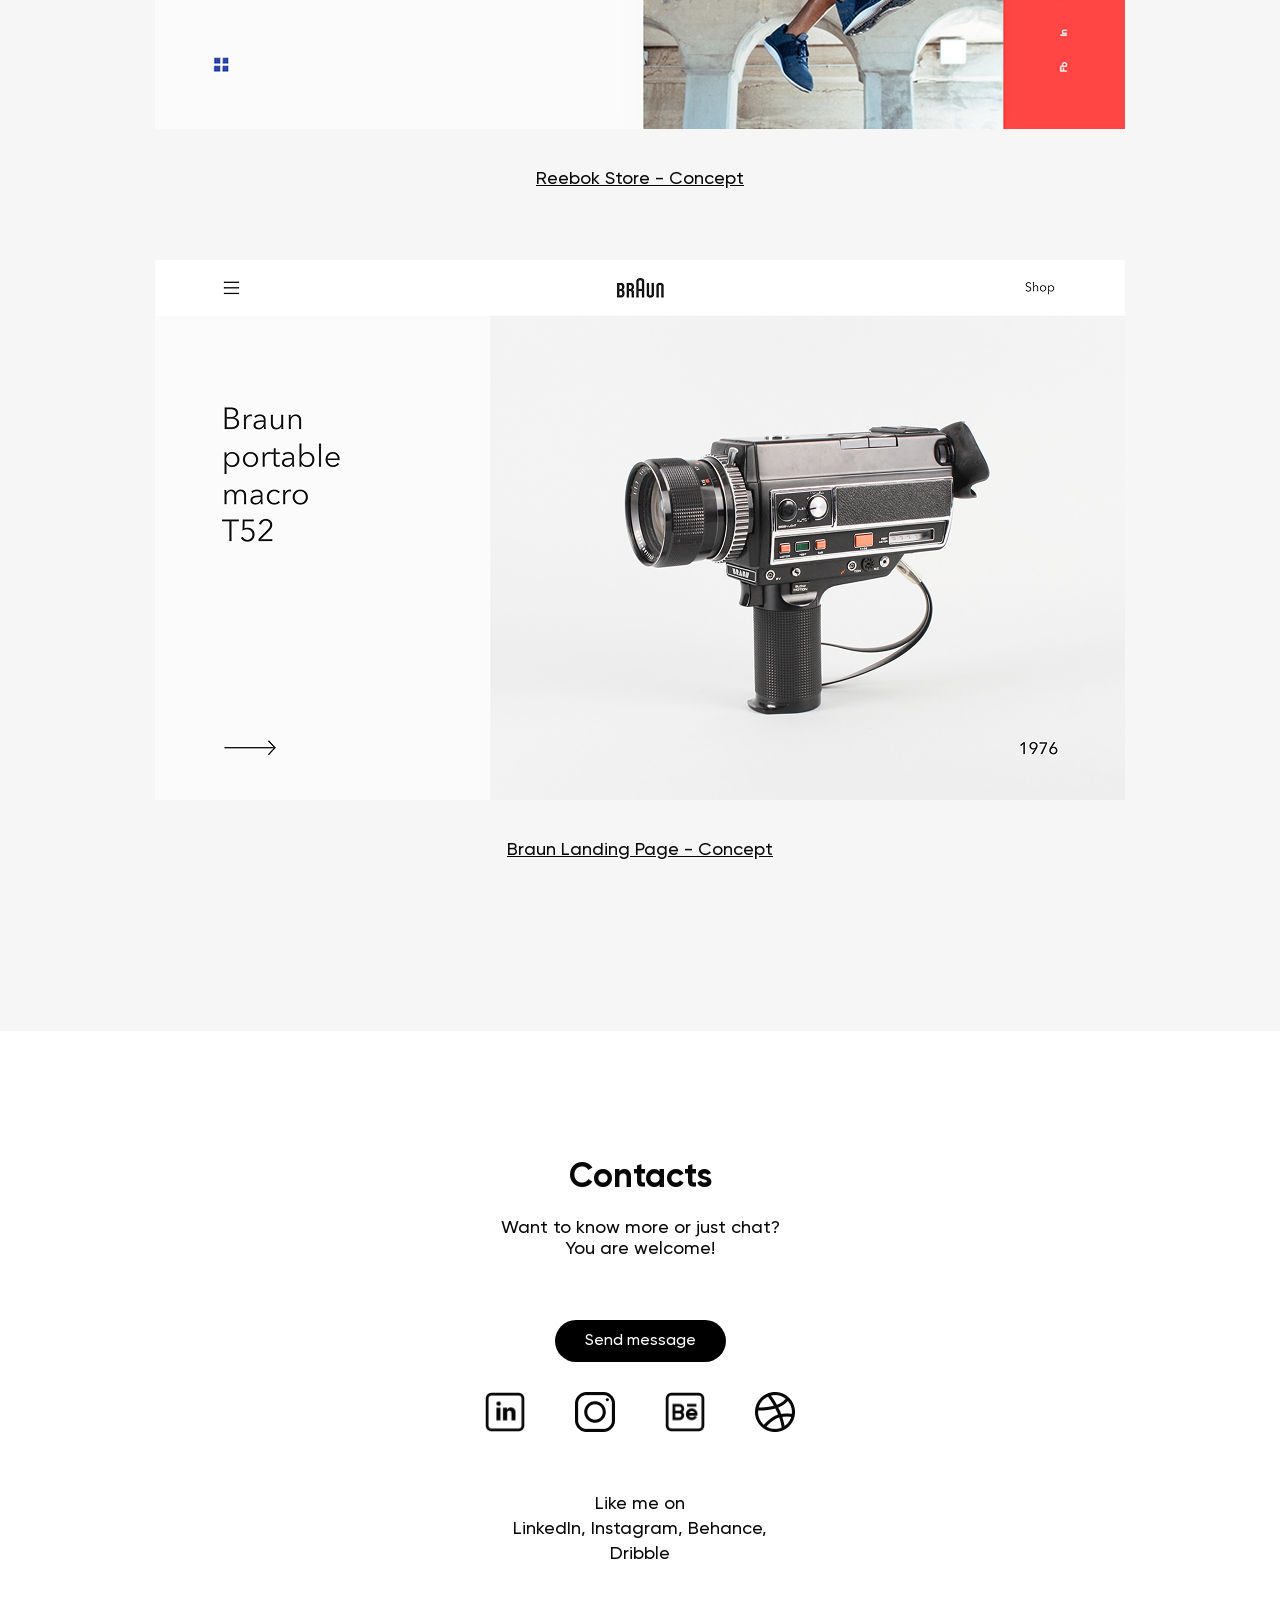
==== commit 0b541f66: "added adaptation to the project" ====
--- a/index.html
+++ b/index.html
@@ -4,58 +4,179 @@
 <head>
     <meta charset="UTF-8">
     <meta name="viewport" content="width=device-width, initial-scale=1.0">
-    <title>Our Team</title>
-    <link rel="stylesheet" href="./css/main.css">
-    <link href="https://fonts.googleapis.com/css2?family=Raleway:wght@400;600;700&display=swap" rel="stylesheet">
+    <title>Lesson_14 Font</title>
+    <link rel="stylesheet" href="./css/normalize.css" />
+    <link rel="stylesheet" href="./css/fonts.css">
+    <link rel="stylesheet" href="./css/vars.css">
+    <link rel="stylesheet" href="./css/style.css">
 </head>
 
 <body>
-    <section class="our-team">
+    <header class="header">
         <div class="container">
+            <nav class="nav">
+                <ul class="menu">
+                    <li class="menu__item">
+                        <a href="https://www.youtube.com/watch?v=dnyrEoCJP_w" target="_blank"
+                            class="menu__link">Home</a>
+                    </li>
+                    <li class="menu__item">
+                        <a href="#about-me" class="menu__link">About me</a>
+                    </li>
+                    <li class="menu__item">
+                        <a href="#skills" class="menu__link">Skills</a>
+                    </li>
+                    <li class="menu__item">
+                        <a href="#portfolio" class="menu__link">Portfolio</a>
+                    </li>
+                    <li class="menu__item">
+                        <a href="#contacts" class="menu__link">Contacts</a>
+                    </li>
+                </ul>
+            </nav>
+        </div>
+    </header>
 
-            <div class="section-head">
-                <p class="subtitle">THE GENIUSES BEHIND OUR WORK</p>
-                <h2 class="title">Our Team</h2>
-                <div class="divider">
-                    <span class="line"></span>
-                    <img src="./assets/img/bonfire-sharp.svg" alt="icon">
-                    <span class="line"></span>
+    <main class="main">
+        <section class="hero">
+            <div class="container hero__row">
+                <div class="hero__info">
+                    <h1 class="title">Denis <br>Novik</h1>
+                </div>
+
+                <div class="hero__center">
+                    <p class="author-description">
+                        UX | UI designer <br>
+                        24 years old, Minsk
+                    </p>
+                </div>
+
+                <div class="lang-switch">
+                    <span class="lang-ukr">UKR  </span> | <span> ENG</span>
                 </div>
             </div>
 
-            <div class="team-member">
-                <div class="photo">
-                    <img src="./assets/img/photo.jpg" alt="team-member">
-                    <div class="corner"></div>
+            <div class="hero__img">
+                <img src="./img/banner.jpg" alt="Photo Author">
+            </div>
+        </section>
+
+
+        <section class="about-me" id="about-me">
+            <h2>About me</h2>
+            <br>
+            <p class="about-text">Hi, I'm Denis – UX/UI designer from Minsk. <br> I'm interested in design and
+                everything connected with it.</p>
+            <br>
+            <p class="about-text">I'm studying at courses "Web and mobile design <br> interfaces" in IT-Academy.</p>
+            <br>
+            <p class="about-text about-text-last">Ready to implement excellent <br> projects with wonderful people.</p>
+        </section>
+
+        <section class="skills" id="skills">
+            <h2>Skills</h2>
+            <p class="skills-text">I work in such programs as</p>
+
+            <div class="skills-list">
+                <div class="skill-item">
+                    <img src="./img/ps.png" alt="Adobe Photoshop" class="skill-logo">
+                    <p class="skill-title">Adobe Photoshop</p>
+                    <div class="stars">
+                        <img src="./img/star-full.png" alt="star">
+                        <img src="./img/star-full.png" alt="star">
+                        <img src="./img/star-empty.png" alt="star">
+                        <img src="./img/star-empty.png" alt="star">
+                        <img src="./img/star-empty.png" alt="star">
+                    </div>
                 </div>
 
-                <div class="center-line"></div>
+                <div class="skill-item">
+                    <img src="./img/ai.png" alt="Adobe Illustrator" class="skill-logo">
+                    <p class="skill-title">Adobe Illustrator</p>
+                    <div class="stars">
+                        <img src="./img/star-full.png" alt="star">
+                        <img src="./img/star-full.png" alt="star">
+                        <img src="./img/star-full.png" alt="star">
+                        <img src="./img/star-empty.png" alt="star">
+                        <img src="./img/star-empty.png" alt="star">
+                    </div>
+                </div>
 
-                <div class="info">
-                    <h3 class="name">Sahariar Kabir</h3>
-                    <p class="position">Frontend Developer</p>
-                    <div class="socials">
-                        <a href="#"><img src="./assets/img/facebook.svg" alt="facebook"></a>
-                        <a href="#"><img src="./assets/img/twitter.svg" alt="twitter"></a>
-                        <a href="#"><img src="./assets/img/google+.svg" alt="google+"></a>
-                        <a href="#"><img src="./assets/img/linkedin.svg" alt="linkedin"></a>
+                <div class="skill-item">
+                    <img src="./img/ae.png" alt="Adobe After Effects" class="skill-logo">
+                    <p class="skill-title">Adobe After Effects</p>
+                    <div class="stars">
+                        <img src="./img/star-full.png" alt="star">
+                        <img src="./img/star-full.png" alt="star">
+                        <img src="./img/star-full.png" alt="star">
+                        <img src="./img/star-full.png" alt="star">
+                        <img src="./img/star-empty.png" alt="star">
                     </div>
-                    <p class="desc">
-                        Lorem ipsum dolor sit amet, consectetur adipiscing elit. Duis cursus dui sit amet ligula
-                        efficitur, sit amet lacinia massa dictum. Etiam accumsan felis a nunc facilisis, ut euismod
-                        lacus placerat. Praesent rutrum eget massa a convallis. Nam vitae augue malesuada, accumsan
-                        mauris ut, consectetur.
-                    </p>
-                    <div class="lines">
-                        <span></span>
-                        <span class="long"></span>
-                        <span></span>
+                </div>
+
+                <div class="skill-item">
+                    <img src="./img/figma.png" alt="Figma" class="skill-logo">
+                    <p class="skill-title">Figma</p>
+                    <div class="stars">
+                        <img src="./img/star-full.png" alt="star">
+                        <img src="./img/star-full.png" alt="star">
+                        <img src="./img/star-full.png" alt="star">
+                        <img src="./img/star-full.png" alt="star">
+                        <img src="./img/star-full.png" alt="star">
                     </div>
-                    <a href="#" class="btn">View Profile</a>
                 </div>
             </div>
-        </div>
-    </section>
+        </section>
+
+
+        <section class="portfolio" id="portfolio">
+            <div class="container">
+                <h2>Portfolio</h2>
+                <div class="portfolio-item">
+                    <img src="./img/Fashion-Store.png" alt="Fashion Store">
+                    <p class="portfolio-text">Online fashion store - <br>Homepage</p>
+                </div>
+
+                <div class="portfolio-item">
+                    <img src="./img/reebok_web.png" alt="Reebok Web">
+                    <p class="portfolio-text">Reebok Store - Concept</p>
+                </div>
+
+                <div class="portfolio-item">
+                    <img src="./img/braun-landing.png" alt="Braun Landing">
+                    <p class="portfolio-text">Braun Landing Page - Concept</p>
+                </div>
+            </div>
+        </section>
+
+
+    </main>
+
+    <footer>
+        <section class="contacts" id="contacts">
+            <div class="container">
+                <h2>Contacts</h2>
+
+                <p class="contacts-text">Want to know more or just chat? <br> You are welcome!</p>
+
+                <button class="send-button">Send message</button>
+
+                <div class="social-icons">
+                    <img src="./img/linkedin.png" alt="LinkedIn">
+                    <img src="./img/instagram.png" alt="Instagram">
+                    <img src="./img/behance.png" alt="Behance">
+                    <img src="./img/dribbble.png" alt="Dribbble">
+                </div>
+
+                <p class="follow-text">
+                    Like me on <br>
+                    LinkedIn, Instagram, Behance, <br> Dribble
+                </p>
+            </div>
+        </section>
+
+    </footer>
+
 </body>
 
 </html>
--- a/css/fonts.css
+++ b/css/fonts.css
@@ -0,0 +1,17 @@
+@font-face {
+    font-family: 'Gilroy';
+    src: url('../assets/fonts/Gilroy/Gilroy-Medium.woff2') format('woff2'),
+        url('../assets/fonts/Gilroy/Gilroy-Medium.woff') format('woff');
+    font-weight: 500;
+    font-style: normal;
+    font-display: swap;
+}
+
+@font-face {
+    font-family: 'Gilroy';
+    src: url('../assets/fonts/Gilroy/Gilroy-Bold.woff2') format('woff2'),
+        url('../assets/fonts/Gilroy/Gilroy-Bold.woff') format('woff');
+    font-weight: 700;
+    font-style: normal;
+    font-display: swap;
+}
--- a/css/vars.css
+++ b/css/vars.css
@@ -0,0 +1,14 @@
+:root {
+    --font-main: 'Gilroy', sans-serif;
+    --font-weight-main: 500;
+    --font-weight-bold: 700;
+
+    --font-size-base: 18px;
+    --color-main: #070707;
+    --color-secondary: #828282;
+    --color-bg-light: #F6F6F6;
+    --color-white: #fff;
+    --color-black: #000;
+
+    --container-width: 970px;
+}
--- a/css/style.css
+++ b/css/style.css
@@ -0,0 +1,360 @@
+body {
+    font-family: var(--font-main);
+    font-weight: var(--font-weight-main);
+    font-size: var(--font-size-base);
+    color: var(--color-main);
+}
+
+.container {
+    width: var(--container-width);
+    margin: 0 auto;
+}
+
+.nav {
+    border-bottom: 1px solid var(--color-secondary);
+    padding: 28px 155px;
+}
+
+.menu {
+    display: flex;
+    justify-content: space-between;
+    list-style: none;
+    margin: 0;
+    padding: 0;
+}
+
+.menu__link {
+    text-decoration: none;
+    color: var(--color-secondary);
+    font-weight: var(--font-weight-main);
+    transition: all 0.3s;
+}
+
+.menu__link:hover {
+    color: var(--color-main);
+    font-weight: var(--font-weight-bold);
+}
+
+.hero__row {
+    display: flex;
+    justify-content: space-between;
+    align-items: flex-end;
+    padding: 40px 0;
+}
+
+.hero__info {
+    flex: 1;
+    text-align: left;
+}
+
+.title {
+    margin: 0;
+    font-weight: var(--font-weight-bold);
+}
+
+.hero__center {
+    flex: 1;
+    display: flex;
+    justify-content: center;
+    align-items: flex-end;
+    text-align: center;
+}
+
+.author-description {
+    font-size: 18px;
+    font-weight: var(--font-weight-main);
+    color: var(--color-main);
+}
+
+.lang-switch {
+    flex: 1;
+    display: flex;
+    justify-content: flex-end;
+    align-items: flex-end;
+    font-size: 14px;
+    font-weight: var(--font-weight-bold);
+    padding-bottom: 5px;
+    transform: rotate(90deg);
+    transform-origin: right bottom;
+    margin-right: 20px;
+}
+
+.lang-ukr {
+    color: var(--color-secondary);
+}
+
+.hero__img {
+    width: var(--container-width);
+    height: 387px;
+    margin: 0 auto 100px;
+    overflow: hidden;
+}
+
+.hero__img img {
+    width: 100%;
+    height: 100%;
+    object-fit: cover;
+    object-position: center;
+    display: block;
+}
+
+.about-me {
+    background-color: var(--color-bg-light);
+    padding: 100px 0 50px 0;
+    text-align: center;
+}
+
+.about-me h2 {
+    font-size: 34px;
+    color: var(--color-main);
+    font-weight: var(--font-weight-bold);
+    margin-bottom: 30px;
+}
+
+.about-text {
+    font-size: 18px;
+    color: var(--color-main);
+    max-width: 800px;
+    margin: 0 auto 20px auto;
+    padding: 0 15px;
+    font-weight: var(--font-weight-main);
+}
+
+.about-text-last {
+    margin-bottom: 100px;
+}
+
+.skills {
+    padding-top: 100px;
+    padding-bottom: 100px;
+    text-align: center;
+}
+
+.skills h2 {
+    font-size: 34px;
+    color: var(--color-main);
+    font-weight: var(--font-weight-bold);
+    margin-bottom: 30px;
+}
+
+.skills-text {
+    margin-top: 20px;
+    margin-bottom: 50px;
+    font-size: 18px;
+    color: var(--color-main);
+    font-weight: var(--font-weight-main);
+}
+
+.skills-list {
+    text-align: center;
+}
+
+.skill-item {
+    display: inline-block;
+    width: 200px;
+    margin: 0 48px;
+    vertical-align: top;
+    text-align: center;
+}
+
+.skill-logo {
+    display: block;
+    margin: 0 auto 25px;
+    width: auto;
+    height: 80px;
+    transition: transform 0.3s ease;
+}
+
+.skill-logo:hover {
+    transform: scale(1.07);
+}
+
+.skill-title {
+    font-weight: var(--font-weight-bold);
+    font-size: 14px;
+    color: var(--color-secondary);
+    margin: 0 0 60px;
+}
+
+.stars {
+    text-align: center;
+}
+
+.stars img {
+    display: inline-block;
+    margin: 0 5px;
+    width: 26px;
+    height: auto;
+}
+
+.portfolio {
+    padding-top: 100px;
+    padding-bottom: 100px;
+    background-color: var(--color-bg-light);
+    text-align: center;
+}
+
+.portfolio h2 {
+    font-size: 34px;
+    color: var(--color-main);
+    font-weight: var(--font-weight-bold);
+    margin-bottom: 50px;
+}
+
+.portfolio-item {
+    margin-bottom: 70px;
+}
+
+.portfolio img {
+    width: 100%;
+    height: auto;
+    display: block;
+    margin-bottom: 40px;
+}
+
+.portfolio-text {
+    font-size: 18px;
+    color: var(--color-main);
+    text-decoration: underline;
+    font-weight: var(--font-weight-main);
+}
+
+.contacts {
+    padding-top: 100px;
+    padding-bottom: 100px;
+    text-align: center;
+}
+
+.contacts h2 {
+    font-size: 34px;
+    color: var(--color-main);
+    font-weight: var(--font-weight-bold);
+    margin-bottom: 20px;
+}
+
+.contacts-text {
+    font-size: 18px;
+    color: var(--color-main);
+    margin-bottom: 60px;
+    font-weight: var(--font-weight-main);
+}
+
+.send-button {
+    padding: 12px 30px;
+    font-size: 16px;
+    cursor: pointer;
+    margin-bottom: 30px;
+    background-color: var(--color-black);
+    color: var(--color-white);
+    border: none;
+    border-radius: 25px;
+    font-weight: var(--font-weight-main);
+    transition: background-color 0.3s ease, transform 0.3s ease;
+}
+
+.send-button:hover {
+    background-color: #4f4f4f;
+    transform: scale(1.05);
+}
+
+.social-icons {
+    display: flex;
+    justify-content: center;
+    gap: 50px;
+    margin-bottom: 60px;
+}
+
+.social-icons img {
+    width: 40px;
+    height: auto;
+    transition: opacity 0.3s ease;
+}
+
+.social-icons img:hover {
+    opacity: 0.5;
+}
+
+.follow-text {
+    font-size: 18px;
+    color: var(--color-main);
+    line-height: 1.4;
+    margin-bottom: 100px;
+    font-weight: var(--font-weight-main);
+}
+
+@media (max-width: 767px) {
+
+    .container {
+        width: 100%;
+        padding: 0 15px;
+    }
+
+    .about-me h2,
+    .skills h2,
+    .portfolio h2,
+    .contacts h2 {
+        font-size: 26px;
+    }
+
+    .about-text,
+    .skills-text,
+    .portfolio-text,
+    .contacts-text,
+    .follow-text {
+        font-size: 14px;
+        text-align: center;
+    }
+
+    .send-button {
+        width: 100%;
+        max-width: 300px;
+    }
+
+    .skills-list {
+        display: grid;
+        grid-template-columns: repeat(auto-fit, minmax(150px, 1fr));
+        gap: 30px;
+    }
+
+    .skill-item {
+        width: 100%;
+        margin: 0 auto 30px;
+        display: block;
+    }
+
+    .social-icons {
+        gap: 20px;
+        flex-wrap: wrap;
+    }
+}
+
+@media (min-width: 768px) and (max-width: 1239px) {
+    .container {
+        width: 90%;
+    }
+
+    .about-me h2,
+    .skills h2,
+    .portfolio h2,
+    .contacts h2 {
+        font-size: 30px;
+    }
+
+    .about-text,
+    .skills-text,
+    .portfolio-text,
+    .contacts-text,
+    .follow-text {
+        font-size: 16px;
+    }
+
+    .skills-list {
+        display: grid;
+        grid-template-columns: repeat(auto-fit, minmax(180px, 1fr));
+        gap: 40px;
+    }
+
+    .skill-item {
+        margin: 0;
+    }
+}
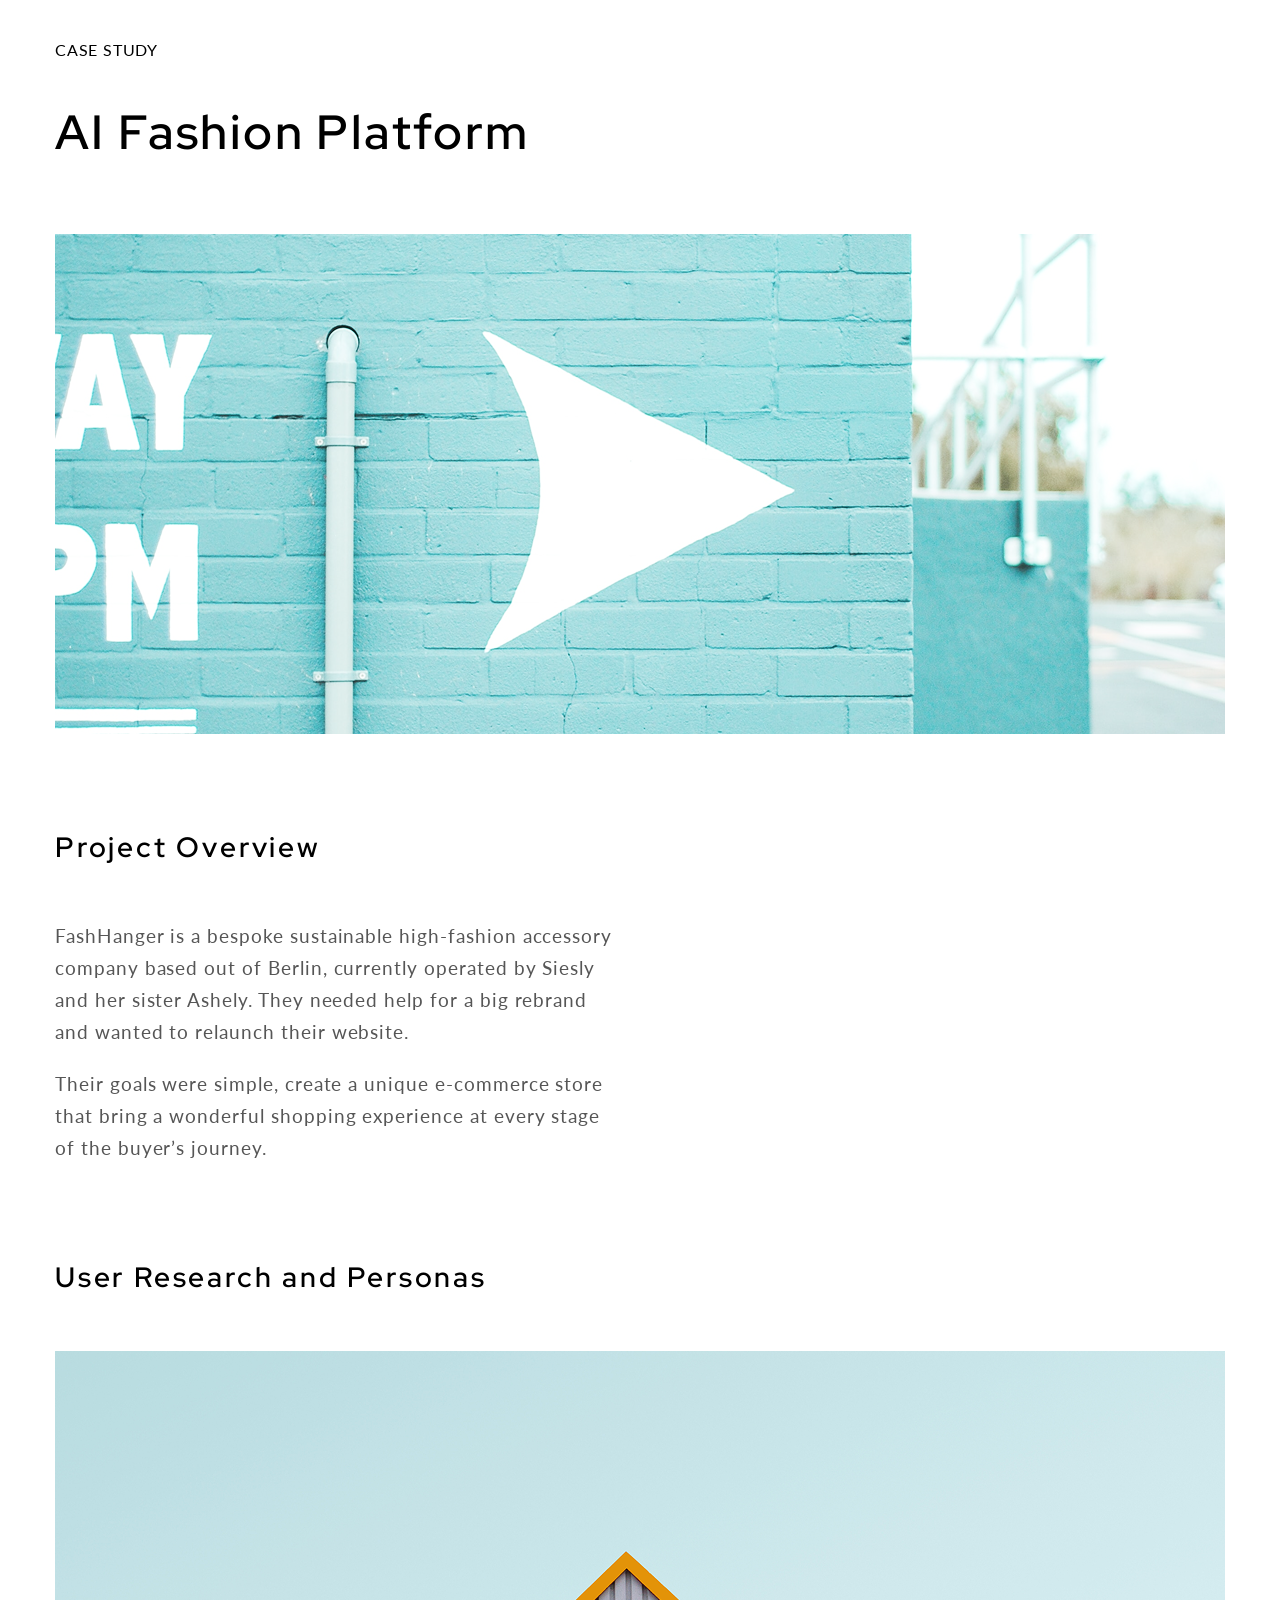
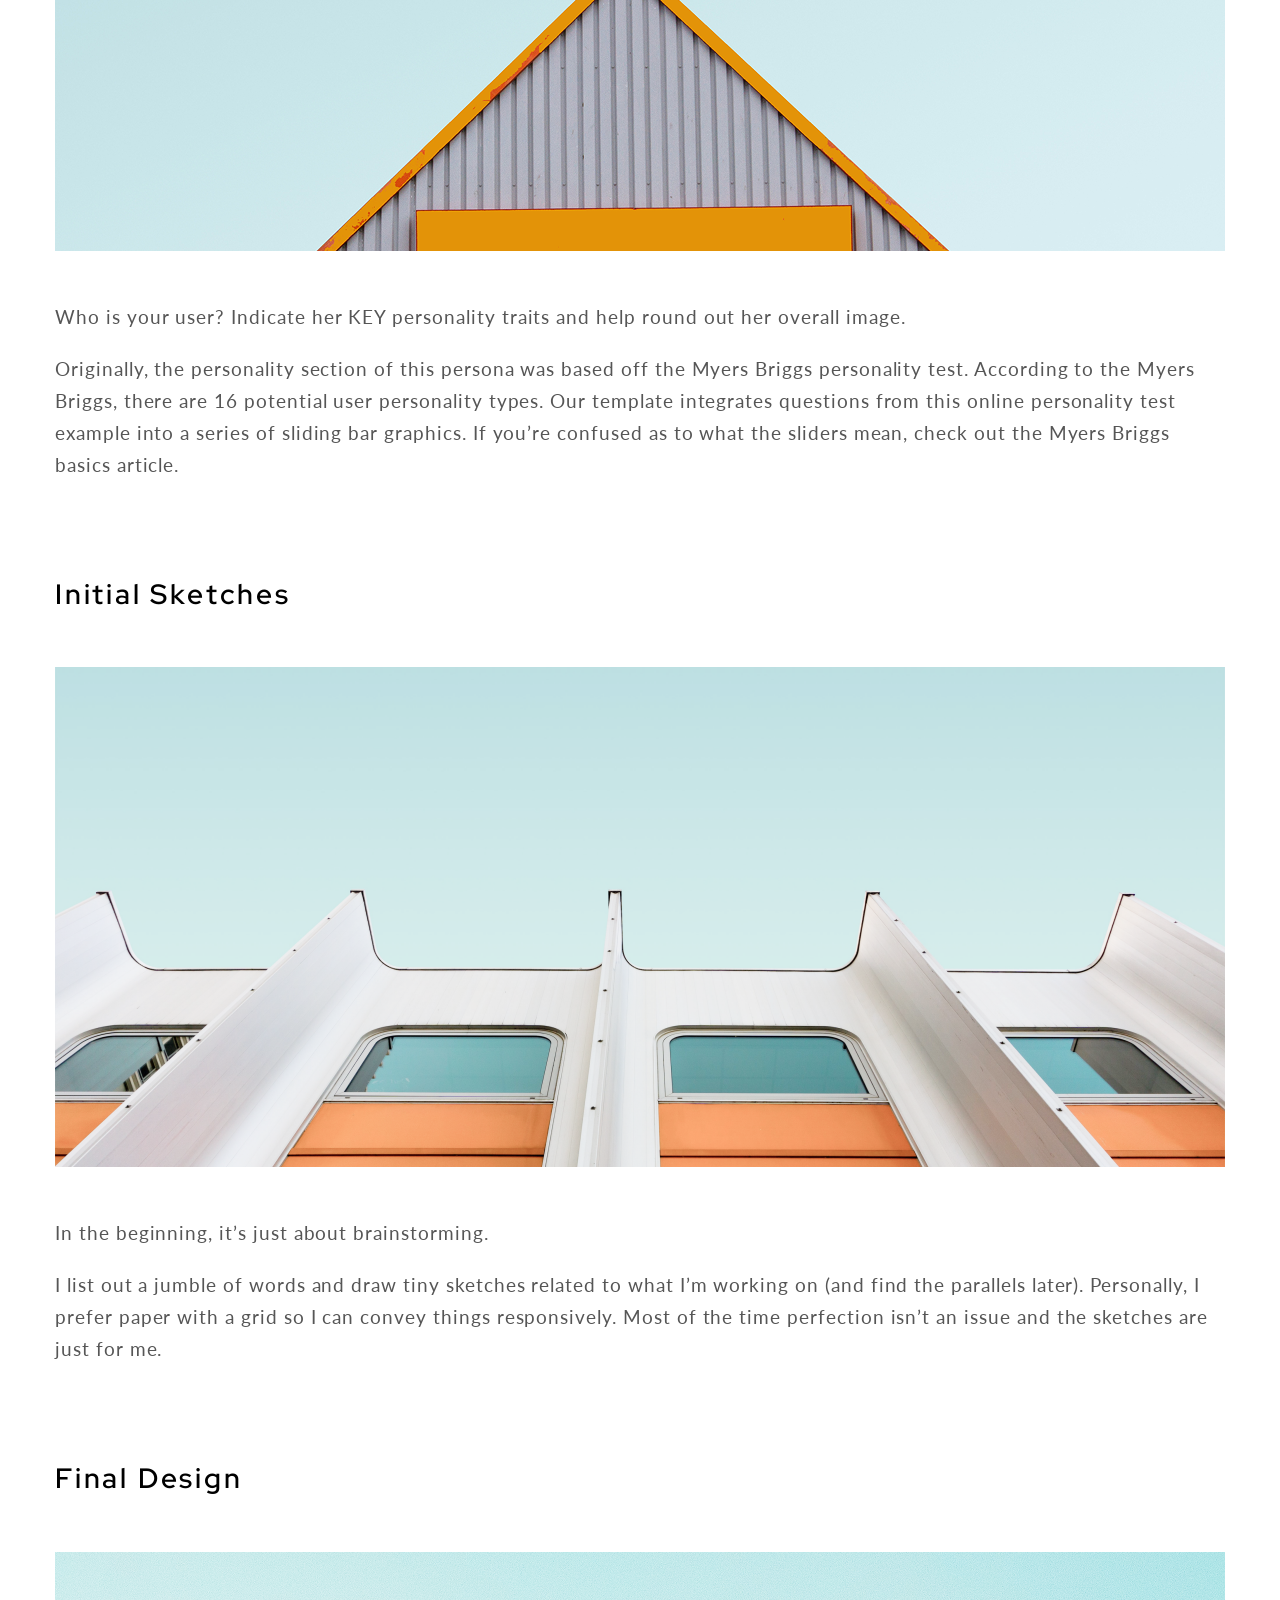
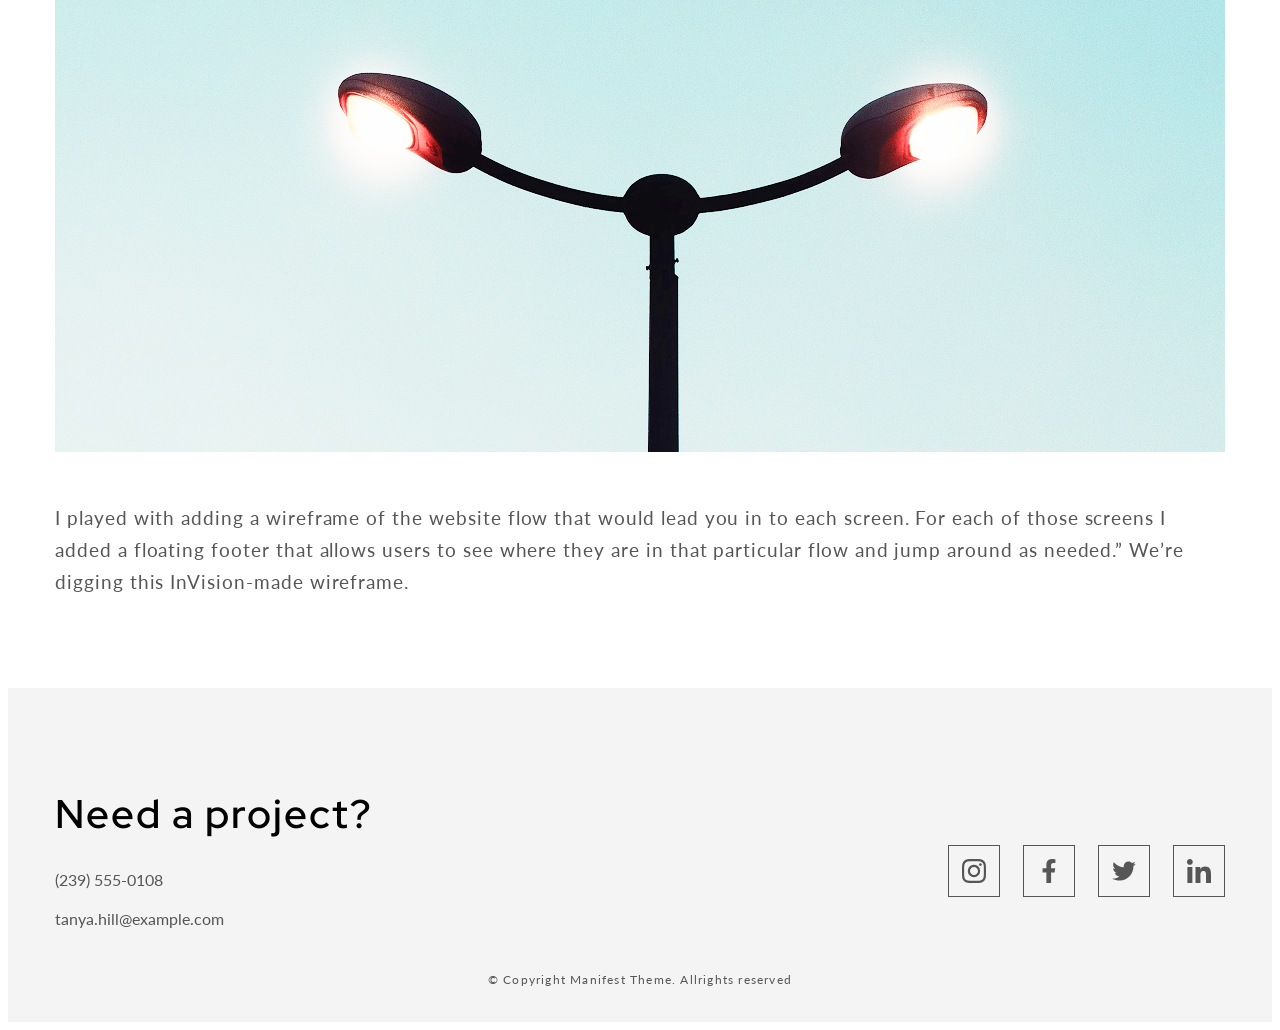
==== commit 29d1ed54: "the site layout for desktop has been compiled" ====
--- a/index.html
+++ b/index.html
@@ -2,179 +2,152 @@
 <html lang="en">
 
 <head>
-    <meta charset="UTF-8">
-    <meta name="viewport" content="width=device-width, initial-scale=1.0">
-    <title>Lesson_14 Font</title>
-    <link rel="stylesheet" href="./css/normalize.css" />
-    <link rel="stylesheet" href="./css/fonts.css">
-    <link rel="stylesheet" href="./css/vars.css">
-    <link rel="stylesheet" href="./css/style.css">
+    <meta charset="UTF-8" />
+    <meta name="viewport" content="width=device-width, initial-scale=1.0" />
+    <title>AI Fashion Platform</title>
+    <link rel="preconnect" href="https://fonts.googleapis.com">
+    <link rel="preconnect" href="https://fonts.gstatic.com" crossorigin>
+    <link
+        href="https://fonts.googleapis.com/css2?family=Lato:wght@400;700&family=Red+Hat+Display:wght@400;600;700&display=swap"
+        rel="stylesheet">
+    <link rel="stylesheet" href="./css/main.css" />
 </head>
 
 <body>
-    <header class="header">
-        <div class="container">
-            <nav class="nav">
-                <ul class="menu">
-                    <li class="menu__item">
-                        <a href="https://www.youtube.com/watch?v=dnyrEoCJP_w" target="_blank"
-                            class="menu__link">Home</a>
-                    </li>
-                    <li class="menu__item">
-                        <a href="#about-me" class="menu__link">About me</a>
-                    </li>
-                    <li class="menu__item">
-                        <a href="#skills" class="menu__link">Skills</a>
-                    </li>
-                    <li class="menu__item">
-                        <a href="#portfolio" class="menu__link">Portfolio</a>
-                    </li>
-                    <li class="menu__item">
-                        <a href="#contacts" class="menu__link">Contacts</a>
-                    </li>
-                </ul>
-            </nav>
-        </div>
+
+    <!-- Header -->
+    <header class="case-study">
+        <p class="case-study__label">CASE STUDY</p>
+        <h1 class="case-study__title">AI Fashion Platform</h1>
+        <img src="./assets/img/image_desktop.png" alt="Case Study" class="case-study__img">
     </header>
 
+    <!-- Main -->
     <main class="main">
-        <section class="hero">
-            <div class="container hero__row">
-                <div class="hero__info">
-                    <h1 class="title">Denis <br>Novik</h1>
-                </div>
-
-                <div class="hero__center">
-                    <p class="author-description">
-                        UX | UI designer <br>
-                        24 years old, Minsk
-                    </p>
-                </div>
-
-                <div class="lang-switch">
-                    <span class="lang-ukr">UKR  </span> | <span> ENG</span>
-                </div>
-            </div>
-
-            <div class="hero__img">
-                <img src="./img/banner.jpg" alt="Photo Author">
-            </div>
-        </section>
-
-
-        <section class="about-me" id="about-me">
-            <h2>About me</h2>
-            <br>
-            <p class="about-text">Hi, I'm Denis – UX/UI designer from Minsk. <br> I'm interested in design and
-                everything connected with it.</p>
-            <br>
-            <p class="about-text">I'm studying at courses "Web and mobile design <br> interfaces" in IT-Academy.</p>
-            <br>
-            <p class="about-text about-text-last">Ready to implement excellent <br> projects with wonderful people.</p>
-        </section>
-
-        <section class="skills" id="skills">
-            <h2>Skills</h2>
-            <p class="skills-text">I work in such programs as</p>
-
-            <div class="skills-list">
-                <div class="skill-item">
-                    <img src="./img/ps.png" alt="Adobe Photoshop" class="skill-logo">
-                    <p class="skill-title">Adobe Photoshop</p>
-                    <div class="stars">
-                        <img src="./img/star-full.png" alt="star">
-                        <img src="./img/star-full.png" alt="star">
-                        <img src="./img/star-empty.png" alt="star">
-                        <img src="./img/star-empty.png" alt="star">
-                        <img src="./img/star-empty.png" alt="star">
-                    </div>
-                </div>
-
-                <div class="skill-item">
-                    <img src="./img/ai.png" alt="Adobe Illustrator" class="skill-logo">
-                    <p class="skill-title">Adobe Illustrator</p>
-                    <div class="stars">
-                        <img src="./img/star-full.png" alt="star">
-                        <img src="./img/star-full.png" alt="star">
-                        <img src="./img/star-full.png" alt="star">
-                        <img src="./img/star-empty.png" alt="star">
-                        <img src="./img/star-empty.png" alt="star">
-                    </div>
-                </div>
-
-                <div class="skill-item">
-                    <img src="./img/ae.png" alt="Adobe After Effects" class="skill-logo">
-                    <p class="skill-title">Adobe After Effects</p>
-                    <div class="stars">
-                        <img src="./img/star-full.png" alt="star">
-                        <img src="./img/star-full.png" alt="star">
-                        <img src="./img/star-full.png" alt="star">
-                        <img src="./img/star-full.png" alt="star">
-                        <img src="./img/star-empty.png" alt="star">
-                    </div>
-                </div>
-
-                <div class="skill-item">
-                    <img src="./img/figma.png" alt="Figma" class="skill-logo">
-                    <p class="skill-title">Figma</p>
-                    <div class="stars">
-                        <img src="./img/star-full.png" alt="star">
-                        <img src="./img/star-full.png" alt="star">
-                        <img src="./img/star-full.png" alt="star">
-                        <img src="./img/star-full.png" alt="star">
-                        <img src="./img/star-full.png" alt="star">
-                    </div>
-                </div>
-            </div>
-        </section>
-
-
-        <section class="portfolio" id="portfolio">
-            <div class="container">
-                <h2>Portfolio</h2>
-                <div class="portfolio-item">
-                    <img src="./img/Fashion-Store.png" alt="Fashion Store">
-                    <p class="portfolio-text">Online fashion store - <br>Homepage</p>
-                </div>
-
-                <div class="portfolio-item">
-                    <img src="./img/reebok_web.png" alt="Reebok Web">
-                    <p class="portfolio-text">Reebok Store - Concept</p>
-                </div>
-
-                <div class="portfolio-item">
-                    <img src="./img/braun-landing.png" alt="Braun Landing">
-                    <p class="portfolio-text">Braun Landing Page - Concept</p>
-                </div>
-            </div>
-        </section>
-
-
-    </main>
-
-    <footer>
-        <section class="contacts" id="contacts">
-            <div class="container">
-                <h2>Contacts</h2>
-
-                <p class="contacts-text">Want to know more or just chat? <br> You are welcome!</p>
-
-                <button class="send-button">Send message</button>
-
-                <div class="social-icons">
-                    <img src="./img/linkedin.png" alt="LinkedIn">
-                    <img src="./img/instagram.png" alt="Instagram">
-                    <img src="./img/behance.png" alt="Behance">
-                    <img src="./img/dribbble.png" alt="Dribbble">
-                </div>
-
-                <p class="follow-text">
-                    Like me on <br>
-                    LinkedIn, Instagram, Behance, <br> Dribble
+        <!-- Project Overview (вузький контент) -->
+        <section class="overview section">
+            <h2 class="section__title">Project Overview</h2>
+            <div class="section__content">
+                <p class="section__text">
+                    FashHanger is a bespoke sustainable high-fashion accessory company based out of Berlin,
+                    currently operated by Siesly and her sister Ashely. They needed help for a big rebrand
+                    and wanted to relaunch their website.
+                </p>
+                <p class="section__text">
+                    Their goals were simple, create a unique e-commerce store that bring a wonderful shopping
+                    experience at every stage of the buyer’s journey.
                 </p>
             </div>
         </section>
 
+        <!-- User Research and Personas (на всю ширину) -->
+        <section class="section">
+            <h2 class="section__title">User Research and Personas</h2>
+            <div class="section__content section__content_full">
+                <img src="./assets/img/research_desktop.png" alt="User Research" class="section__image">
+                <p class="section__text section__text_full">
+                    Who is your user? Indicate her KEY personality traits and help round out her overall image.
+                </p>
+                <p class="section__text section__text_full">
+                    Originally, the personality section of this persona was based off the Myers Briggs personality test.
+                    According to the Myers Briggs, there are 16 potential user personality types. Our template
+                    integrates questions from this online personality test example into a series of sliding bar
+                    graphics. If you’re confused as to what the sliders mean, check out the Myers Briggs basics article.
+                </p>
+            </div>
+        </section>
+
+        <!-- Initial Sketches (на всю ширину) -->
+        <section class="section">
+            <h2 class="section__title">Initial Sketches</h2>
+            <div class="section__content section__content_full">
+                <img src="./assets/img/sketches_desktop.png" alt="Initial Sketches" class="section__image">
+                <p class="section__text section__text_full">
+                    In the beginning, it’s just about brainstorming.
+                </p>
+                <p class="section__text section__text_full">
+                    I list out a jumble of words and draw tiny sketches related to what I’m working on (and find the
+                    parallels later). Personally, I prefer paper with a grid so I can convey things responsively. Most
+                    of the time perfection isn’t an issue and the sketches are just for me.
+                </p>
+            </div>
+        </section>
+
+        <!-- Final Design (на всю ширину) -->
+        <section class="section">
+            <h2 class="section__title">Final Design</h2>
+            <div class="section__content section__content_full">
+                <img src="./assets/img/final_desktop.png" alt="Final Design" class="section__image">
+                <p class="section__text section__text_full">
+                    I played with adding a wireframe of the website flow that would lead you in to each screen. For each
+                    of those screens I added a floating footer that allows users to see where they are in that
+                    particular flow and jump around as needed.” We’re digging this InVision-made wireframe.
+                </p>
+            </div>
+        </section>
+    </main>
+
+    <footer class="footer">
+        <div class="footer__inner">
+            <div class="footer__top">
+                <div class="footer__col">
+                    <h2 class="footer__title">Need a project?</h2>
+                    <p class="footer__contact">(239) 555-0108</p>
+                    <a class="footer__link" href="mail:tanya.hill@example.com">tanya.hill@example.com</a>
+                </div>
+
+                <nav class="footer__social" aria-label="Social media">
+                    <!-- Instagram -->
+                    <a class="footer__social-link" href="#" aria-label="Instagram">
+                        <span class="footer__icon">
+                            <svg width="24" height="24" viewBox="0 0 24 24" fill="none"
+                                xmlns="http://www.w3.org/2000/svg">
+                                <path
+                                    d="M12.0027 5.8467C8.59667 5.8467 5.84937 8.594 5.84937 12C5.84937 15.406 8.59667 18.1533 12.0027 18.1533C15.4087 18.1533 18.156 15.406 18.156 12C18.156 8.594 15.4087 5.8467 12.0027 5.8467ZM12.0027 16.0004C9.80162 16.0004 8.00222 14.2064 8.00222 12C8.00222 9.7936 9.79627 7.99955 12.0027 7.99955C14.2091 7.99955 16.0031 9.7936 16.0031 12C16.0031 14.2064 14.2037 16.0004 12.0027 16.0004ZM19.8429 5.595C19.8429 6.39295 19.2003 7.03024 18.4077 7.03024C17.6097 7.03024 16.9724 6.38759 16.9724 5.595C16.9724 4.80241 17.6151 4.15977 18.4077 4.15977C19.2003 4.15977 19.8429 4.80241 19.8429 5.595ZM23.9183 7.05166C23.8273 5.12909 23.3881 3.42608 21.9797 2.02298C20.5766 0.619882 18.8736 0.180743 16.951 0.0843468C14.9695 -0.0281156 9.03045 -0.0281156 7.04897 0.0843468C5.13176 0.175388 3.42876 0.614526 2.0203 2.01763C0.611841 3.42073 0.178058 5.12373 0.0816612 7.0463C-0.0308011 9.02778 -0.0308011 14.9669 0.0816612 16.9483C0.172702 18.8709 0.611841 20.5739 2.0203 21.977C3.42876 23.3801 5.1264 23.8193 7.04897 23.9157C9.03045 24.0281 14.9695 24.0281 16.951 23.9157C18.8736 23.8246 20.5766 23.3855 21.9797 21.977C23.3828 20.5739 23.8219 18.8709 23.9183 16.9483C24.0308 14.9669 24.0308 9.03314 23.9183 7.05166ZM21.3585 19.0744C20.9408 20.1241 20.1321 20.9327 19.0771 21.3558C17.4973 21.9824 13.7485 21.8378 12.0027 21.8378C10.2568 21.8378 6.50273 21.977 4.92825 21.3558C3.8786 20.9381 3.06995 20.1294 2.64687 19.0744C2.0203 17.4946 2.16489 13.7458 2.16489 12C2.16489 10.2542 2.02565 6.50006 2.64687 4.92558C3.06459 3.87593 3.87325 3.06728 4.92825 2.6442C6.50808 2.01763 10.2568 2.16222 12.0027 2.16222C13.7485 2.16222 17.5026 2.02298 19.0771 2.6442C20.1267 3.06192 20.9354 3.87058 21.3585 4.92558C21.985 6.50541 21.8404 10.2542 21.8404 12C21.8404 13.7458 21.985 17.4999 21.3585 19.0744Z"
+                                    fill="currentColor" />
+                            </svg>
+                        </span>
+                    </a>
+
+                    <!-- Facebook -->
+                    <a class="footer__social-link" href="#" aria-label="Facebook">
+                        <span class="footer__icon">
+                            <svg width="14" height="24" viewBox="0 0 14 24" fill="none"
+                                xmlns="http://www.w3.org/2000/svg">
+                                <path
+                                    d="M12.5847 13.5L13.2512 9.15656H9.08359V6.33797C9.08359 5.14969 9.66578 3.99141 11.5323 3.99141H13.427V0.293438C13.427 0.293438 11.7077 0 10.0637 0C6.63156 0 4.38812 2.08031 4.38812 5.84625V9.15656H0.572968V13.5H4.38812V24H9.08359V13.5H12.5847Z"
+                                    fill="currentColor" />
+                            </svg>
+                        </span>
+                    </a>
+
+                    <!-- Twitter/X (умовний значок) -->
+                    <a class="footer__social-link" href="#" aria-label="Twitter">
+                        <span class="footer__icon">
+                            <svg width="30" height="24" viewBox="0 0 30 24" fill="none"
+                                xmlns="http://www.w3.org/2000/svg">
+                                <path
+                                    d="M26.7375 5.98123C26.7563 6.24372 26.7563 6.50626 26.7563 6.76875C26.7563 14.775 20.6626 24 9.52505 24C6.09378 24 2.9063 23.0062 0.225037 21.2813C0.712555 21.3375 1.18126 21.3563 1.68753 21.3563C4.51874 21.3563 7.12503 20.4 9.20629 18.7688C6.54378 18.7125 4.31252 16.9688 3.54376 14.5687C3.91879 14.625 4.29377 14.6625 4.68755 14.6625C5.23129 14.6625 5.77508 14.5874 6.28129 14.4563C3.5063 13.8937 1.42499 11.4562 1.42499 8.51249V8.43752C2.23121 8.88752 3.16879 9.16877 4.16246 9.20622C2.53121 8.1187 1.4625 6.26247 1.4625 4.16246C1.4625 3.03748 1.76245 2.00623 2.28748 1.10622C5.26874 4.78122 9.75002 7.18118 14.775 7.44372C14.6812 6.99372 14.625 6.52502 14.625 6.05626C14.625 2.71872 17.325 0 20.6812 0C22.425 0 23.9999 0.731248 25.1062 1.9125C26.4749 1.65001 27.7874 1.14374 28.95 0.450003C28.4999 1.85628 27.5437 3.03754 26.2875 3.78748C27.5062 3.6563 28.6875 3.31872 29.775 2.85002C28.9501 4.04997 27.9188 5.11868 26.7375 5.98123Z"
+                                    fill="currentColor" />
+                            </svg>
+                        </span>
+                    </a>
+
+                    <a class="footer__social-link" href="#" aria-label="LinkedIn">
+                        <span class="footer__icon">
+                            <svg width="24" height="24" viewBox="0 0 24 24" fill="none"
+                                xmlns="http://www.w3.org/2000/svg">
+                                <path
+                                    d="M5.37233 24H0.396506V7.97643H5.37233V24ZM2.88174 5.79066C1.29063 5.79066 6.86646e-05 4.47278 6.86646e-05 2.88167C6.86759e-05 2.1174 0.303672 1.38444 0.844091 0.844022C1.38451 0.303604 2.11747 0 2.88174 0C3.64601 0 4.37897 0.303604 4.91939 0.844022C5.45981 1.38444 5.76341 2.1174 5.76341 2.88167C5.76341 4.47278 4.47231 5.79066 2.88174 5.79066ZM23.9952 24H19.0301V16.1998C19.0301 14.3409 18.9926 11.9569 16.4431 11.9569C13.8561 11.9569 13.4597 13.9766 13.4597 16.0659V24H8.48919V7.97643H13.2614V10.1622H13.3311C13.9954 8.90323 15.6181 7.57463 18.039 7.57463C23.0749 7.57463 24.0006 10.8908 24.0006 15.198V24H23.9952Z"
+                                    fill="currentColor" />
+                            </svg>
+                        </span>
+                    </a>
+                </nav>
+            </div>
+
+            <p class="footer__copy">© Copyright Manifest Theme. Allrights reserved</p>
+        </div>
     </footer>
 
 </body>
--- a/css/main.css
+++ b/css/main.css
@@ -0,0 +1,140 @@
+.case-study {
+  max-width: 1170px;
+  margin: 0 auto;
+  padding: 0 15px;
+  text-align: left;
+}
+.case-study__label {
+  font-family: "Lato", sans-serif;
+  font-weight: 400;
+  font-size: 16px;
+  line-height: 150%;
+  letter-spacing: 0.05em;
+  color: #000;
+  margin: 38px 0;
+}
+.case-study__title {
+  font-family: "Red Hat Display", sans-serif;
+  font-weight: 600;
+  font-size: 48px;
+  line-height: 64px;
+  letter-spacing: 0.05em;
+  color: #000;
+  margin-bottom: 70px;
+}
+.case-study__img {
+  display: block;
+  margin: 0 auto 90px;
+  max-width: 100%;
+}
+
+.section {
+  max-width: 1170px;
+  margin: 0 auto;
+  padding: 0 15px;
+  text-align: left;
+}
+.section + .section {
+  margin-top: 90px;
+}
+.section__title {
+  font-family: "Red Hat Display", sans-serif;
+  font-weight: 600;
+  font-size: 28px;
+  line-height: 166%;
+  letter-spacing: 0.1em;
+  color: #000;
+  margin-bottom: 50px;
+}
+.section__content {
+  max-width: 570px;
+}
+.section__content_full {
+  max-width: 100%;
+}
+.section__image {
+  display: block;
+  width: 100%;
+  margin-bottom: 50px;
+}
+.section__text {
+  font-family: "Lato", sans-serif;
+  font-weight: 400;
+  font-size: 19px;
+  line-height: 32px;
+  letter-spacing: 0.05em;
+  color: #565656;
+  margin-bottom: 20px;
+}
+
+.footer {
+  background: #F4F4F4;
+  margin-top: 90px;
+}
+.footer__inner {
+  max-width: 1170px;
+  margin: 0 auto;
+  padding: 0 15px;
+  padding: 32px 0;
+}
+.footer__top {
+  display: flex;
+  justify-content: space-between;
+  align-items: flex-start;
+  gap: 40px;
+}
+.footer__title {
+  font-family: "Red Hat Display", sans-serif;
+  font-weight: 600;
+  font-size: 40px;
+  line-height: 1.2;
+  letter-spacing: 0.05em;
+  color: #000;
+  margin: 70px 0 30px;
+}
+.footer__contact, .footer__link {
+  font-family: "Lato", sans-serif;
+  font-weight: 400;
+  font-size: 16px;
+  line-height: 150%;
+  color: #565656;
+  margin: 0 0 15px;
+  text-decoration: none;
+  display: block;
+}
+.footer__social {
+  display: flex;
+  gap: 23px;
+  margin-top: 125px;
+}
+.footer__social-link {
+  width: 50px;
+  height: 50px;
+  background: transparent;
+  border: 1px solid #565656;
+  border-radius: 0;
+  display: grid;
+  place-items: center;
+  color: #565656;
+  transition: background 0.2s ease, color 0.2s ease;
+}
+.footer__icon svg {
+  width: 24px;
+  height: 24px;
+  display: block;
+  fill: currentColor;
+}
+.footer__social-link:hover, .footer__social-link:focus-visible {
+  background: #565656;
+  color: #fff;
+}
+.footer__copy {
+  margin: 24px 0 0;
+  text-align: center;
+  font-family: "Lato", sans-serif;
+  font-weight: 400;
+  font-size: 12px;
+  line-height: 166%;
+  letter-spacing: 0.1em;
+  color: #565656;
+}/*# sourceMappingURL=main.css.map */
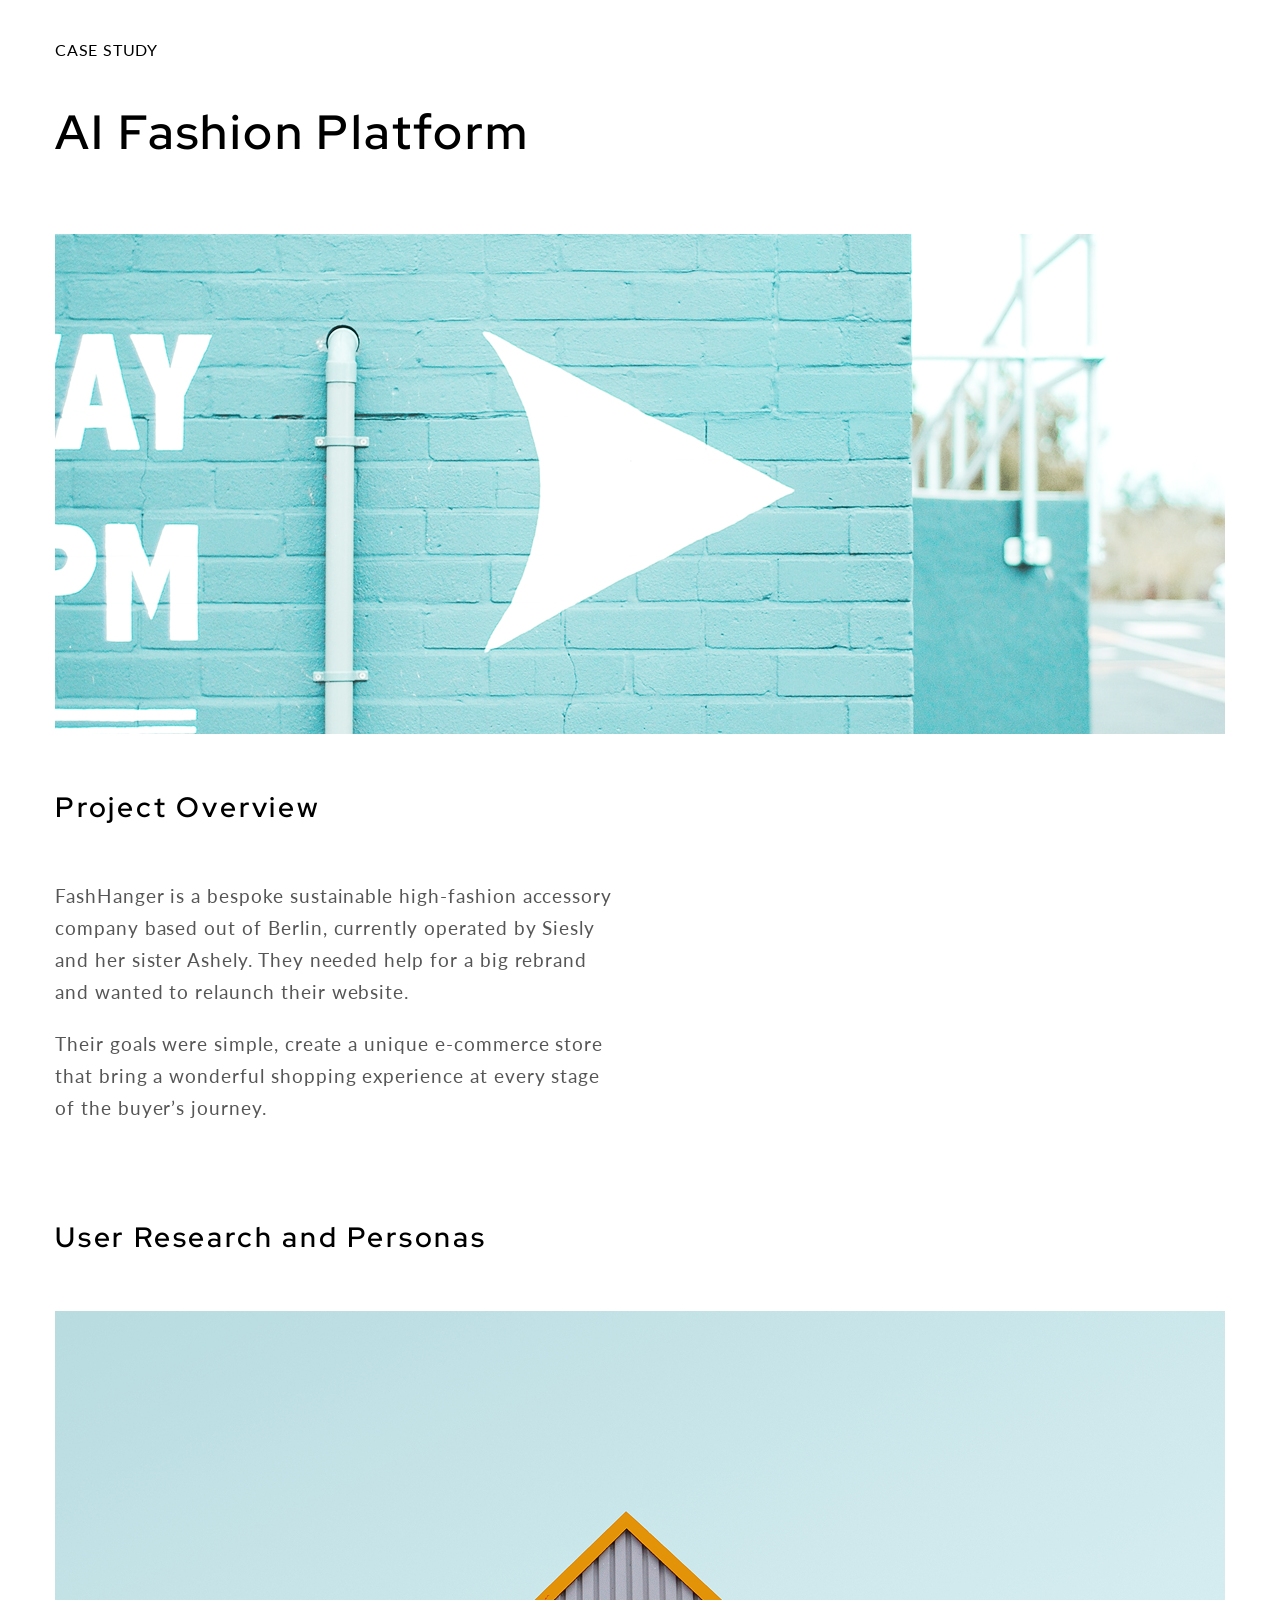
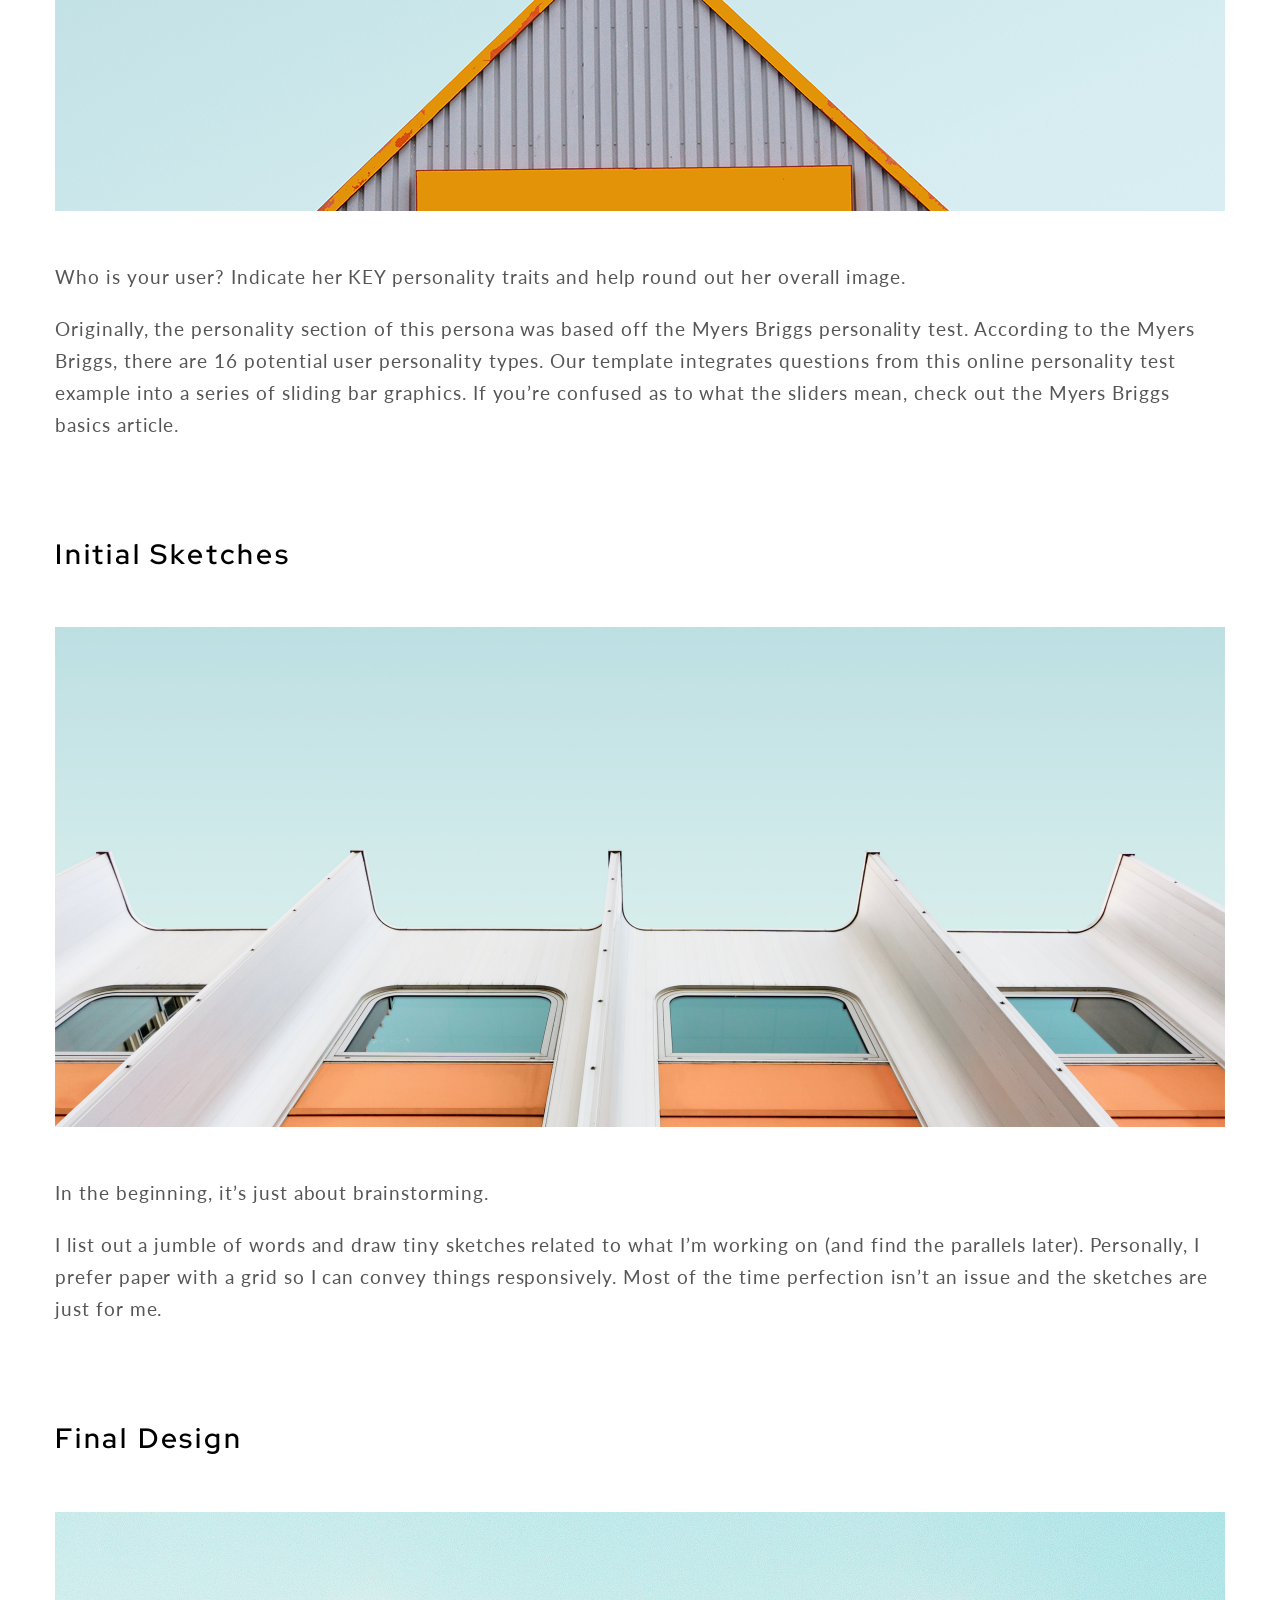
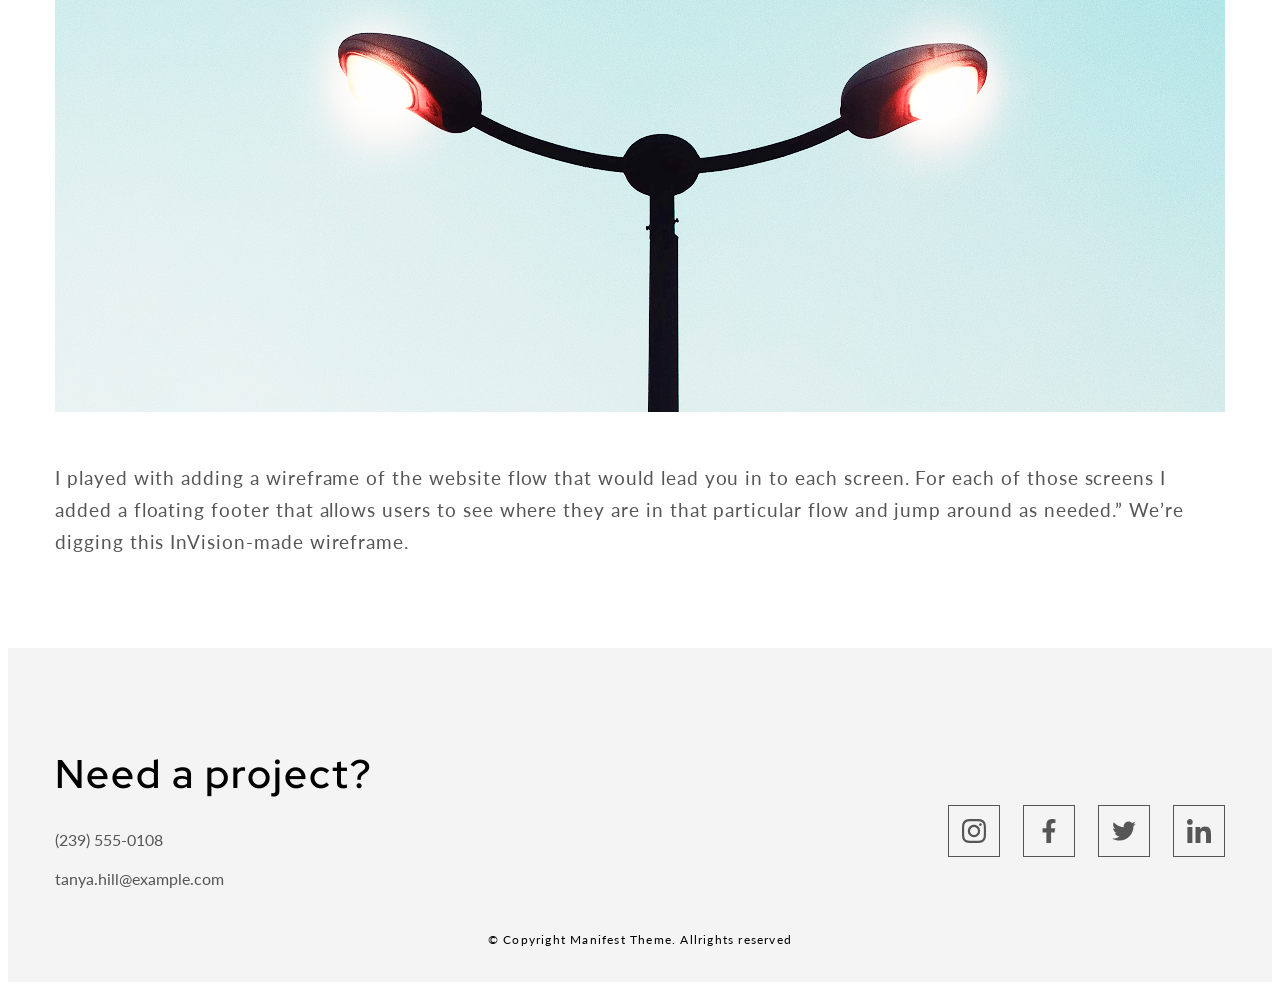
==== commit e061f397: "made it adaptive for tablet and phone" ====
--- a/index.html
+++ b/index.html
@@ -15,16 +15,18 @@
 
 <body>
 
-    <!-- Header -->
     <header class="case-study">
         <p class="case-study__label">CASE STUDY</p>
         <h1 class="case-study__title">AI Fashion Platform</h1>
-        <img src="./assets/img/image_desktop.png" alt="Case Study" class="case-study__img">
+        <picture>
+            <source srcset="./assets/img/image_desktop.png" media="(min-width: 1025px)">
+            <source srcset="./assets/img/image_tablet.png" media="(min-width: 768px)">
+            <img src="./assets/img/image_mobile.png" alt="AI Fashion Platform" class="section__image">
+        </picture>
+
     </header>
 
-    <!-- Main -->
     <main class="main">
-        <!-- Project Overview (вузький контент) -->
         <section class="overview section">
             <h2 class="section__title">Project Overview</h2>
             <div class="section__content">
@@ -40,11 +42,14 @@
             </div>
         </section>
 
-        <!-- User Research and Personas (на всю ширину) -->
         <section class="section">
             <h2 class="section__title">User Research and Personas</h2>
             <div class="section__content section__content_full">
-                <img src="./assets/img/research_desktop.png" alt="User Research" class="section__image">
+                <picture>
+                    <source srcset="./assets/img/research_desktop.png" media="(min-width: 1025px)">
+                    <source srcset="./assets/img/research_tablet.png" media="(min-width: 768px)">
+                    <img src="./assets/img/research_mobile.png" alt="User Research" class="section__image">
+                </picture>
                 <p class="section__text section__text_full">
                     Who is your user? Indicate her KEY personality traits and help round out her overall image.
                 </p>
@@ -57,11 +62,14 @@
             </div>
         </section>
 
-        <!-- Initial Sketches (на всю ширину) -->
         <section class="section">
             <h2 class="section__title">Initial Sketches</h2>
             <div class="section__content section__content_full">
-                <img src="./assets/img/sketches_desktop.png" alt="Initial Sketches" class="section__image">
+                <picture>
+                    <source srcset="./assets/img/sketches_desktop.png" media="(min-width: 1025px)">
+                    <source srcset="./assets/img/sketches_tablet.png" media="(min-width: 768px)">
+                    <img src="./assets/img/sketches_mobile.png" alt="Initial Sketches" class="section__image">
+                </picture>
                 <p class="section__text section__text_full">
                     In the beginning, it’s just about brainstorming.
                 </p>
@@ -73,11 +81,14 @@
             </div>
         </section>
 
-        <!-- Final Design (на всю ширину) -->
         <section class="section">
             <h2 class="section__title">Final Design</h2>
             <div class="section__content section__content_full">
-                <img src="./assets/img/final_desktop.png" alt="Final Design" class="section__image">
+                <picture>
+                    <source srcset="./assets/img/final_desktop.png" media="(min-width: 1025px)">
+                    <source srcset="./assets/img/final_tablet.png" media="(min-width: 768px)">
+                    <img src="./assets/img/final_mobile.png" alt="Final Design" class="section__image">
+                </picture>
                 <p class="section__text section__text_full">
                     I played with adding a wireframe of the website flow that would lead you in to each screen. For each
                     of those screens I added a floating footer that allows users to see where they are in that
@@ -97,7 +108,7 @@
                 </div>
 
                 <nav class="footer__social" aria-label="Social media">
-                    <!-- Instagram -->
+
                     <a class="footer__social-link" href="#" aria-label="Instagram">
                         <span class="footer__icon">
                             <svg width="24" height="24" viewBox="0 0 24 24" fill="none"
@@ -109,7 +120,6 @@
                         </span>
                     </a>
 
-                    <!-- Facebook -->
                     <a class="footer__social-link" href="#" aria-label="Facebook">
                         <span class="footer__icon">
                             <svg width="14" height="24" viewBox="0 0 14 24" fill="none"
@@ -121,7 +131,6 @@
                         </span>
                     </a>
 
-                    <!-- Twitter/X (умовний значок) -->
                     <a class="footer__social-link" href="#" aria-label="Twitter">
                         <span class="footer__icon">
                             <svg width="30" height="24" viewBox="0 0 30 24" fill="none"
--- a/css/main.css
+++ b/css/main.css
@@ -21,11 +21,6 @@
   letter-spacing: 0.05em;
   color: #000;
   margin-bottom: 70px;
-}
-.case-study__img {
-  display: block;
-  margin: 0 auto 90px;
-  max-width: 100%;
 }
 
 .section {
@@ -137,4 +132,81 @@
   line-height: 166%;
   letter-spacing: 0.1em;
   color: #565656;
+  color: #000;
+}
+
+@media screen and (min-width: 768px) and (max-width: 1024px) {
+  .case-study__label {
+    font-size: 16px;
+  }
+  .case-study__title {
+    font-size: 33px;
+    line-height: 44px;
+    margin-bottom: 50px;
+  }
+  .section__title {
+    font-size: 28px;
+  }
+  .section__text {
+    font-size: 19px;
+  }
+  .footer__inner {
+    padding: 28px 0;
+  }
+  .footer__top {
+    flex-direction: column;
+    align-items: center;
+    text-align: center;
+    gap: 16px;
+  }
+  .footer__title {
+    margin: 0 0 20px;
+  }
+  .footer__social {
+    justify-content: center;
+    margin-top: 20px;
+  }
+  .footer__copy {
+    margin: 40px 0 0;
+    text-align: center;
+  }
+}
+@media screen and (max-width: 767px) {
+  .case-study__title {
+    font-size: 30px;
+    line-height: 40px;
+    margin-bottom: 30px;
+  }
+  .section__title {
+    font-size: 26px;
+    line-height: 34px;
+    margin-bottom: 24px;
+  }
+  .section__text {
+    font-size: 16px;
+    line-height: 26px;
+  }
+  .footer__top {
+    flex-direction: column;
+    align-items: center;
+    text-align: center;
+    gap: 20px;
+  }
+  .footer__title {
+    font-size: 32px;
+  }
+  .footer__contact, .footer__link {
+    font-size: 18px;
+  }
+  .footer__social {
+    display: flex;
+    justify-content: center;
+    gap: 16px;
+    margin-top: 20px;
+  }
+  .footer__copy {
+    font-size: 16px;
+    margin-top: 20px;
+    text-align: center;
+  }
 }/*# sourceMappingURL=main.css.map */
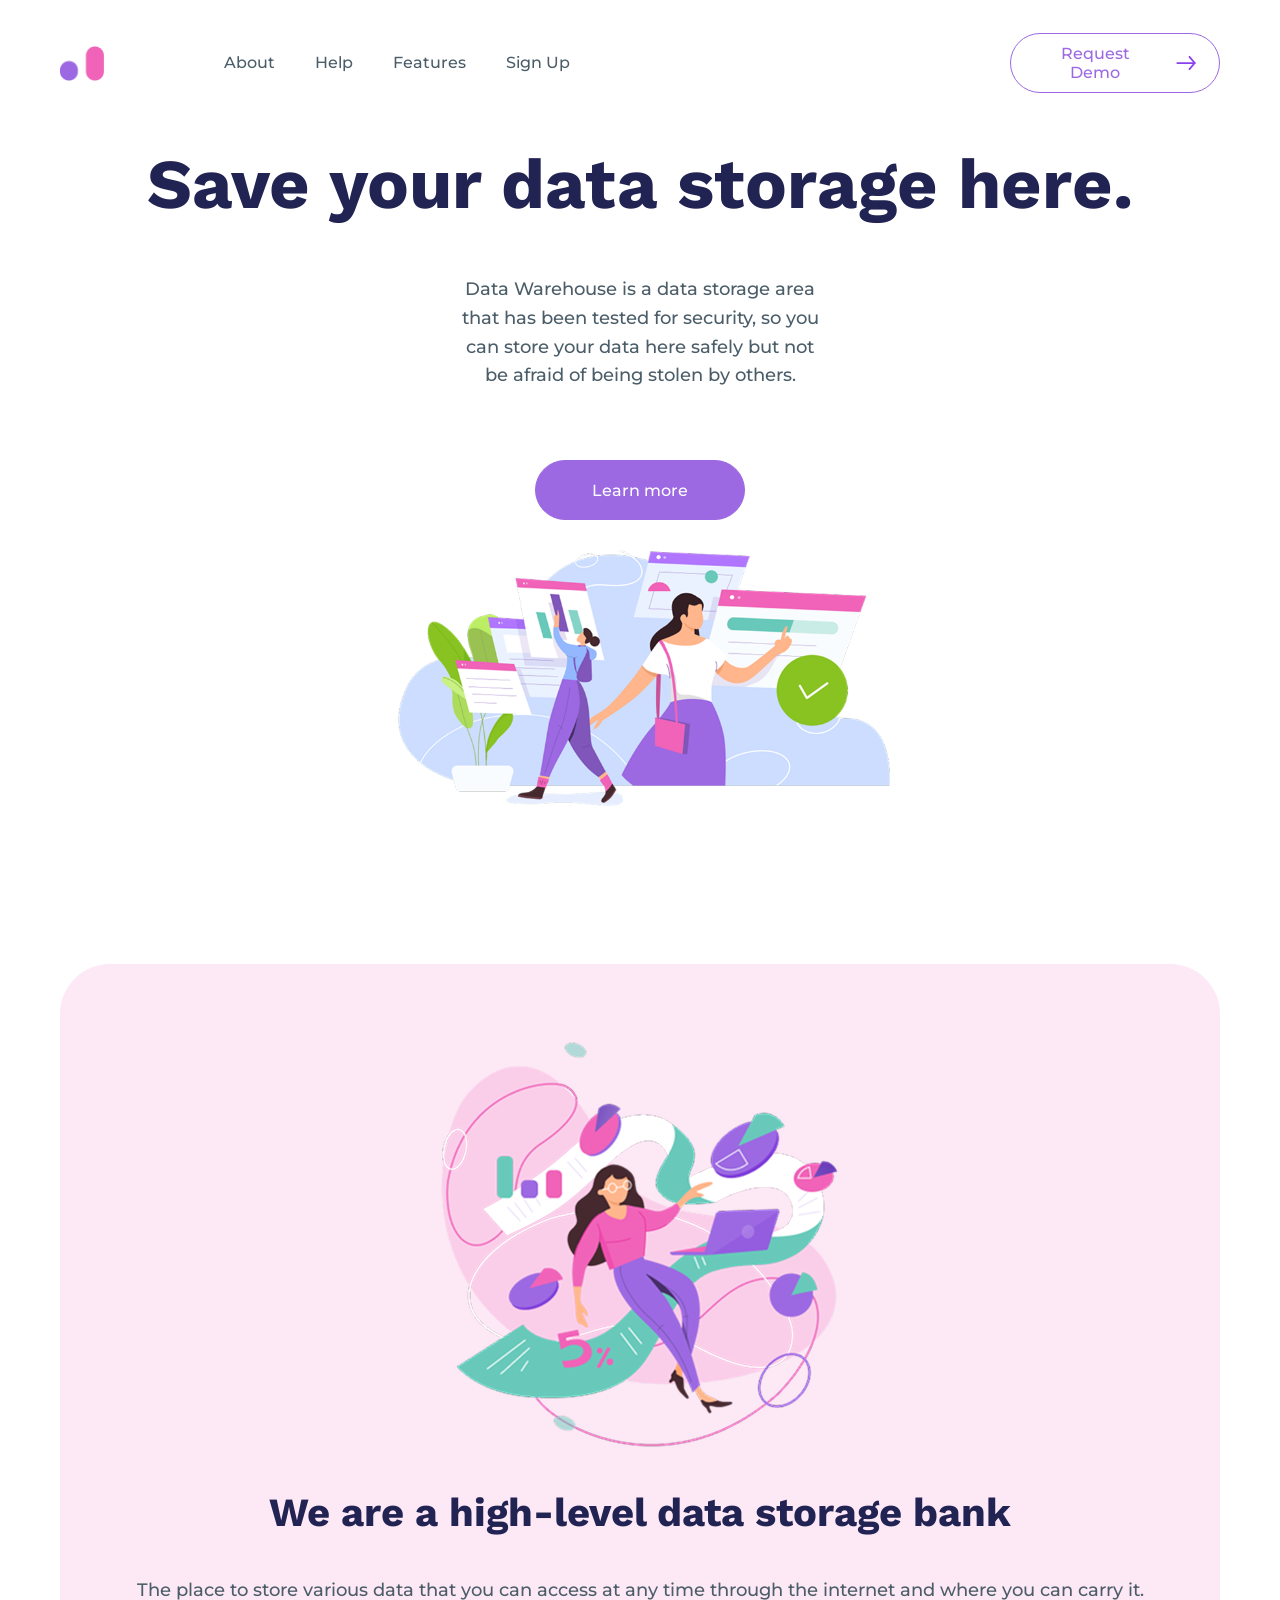
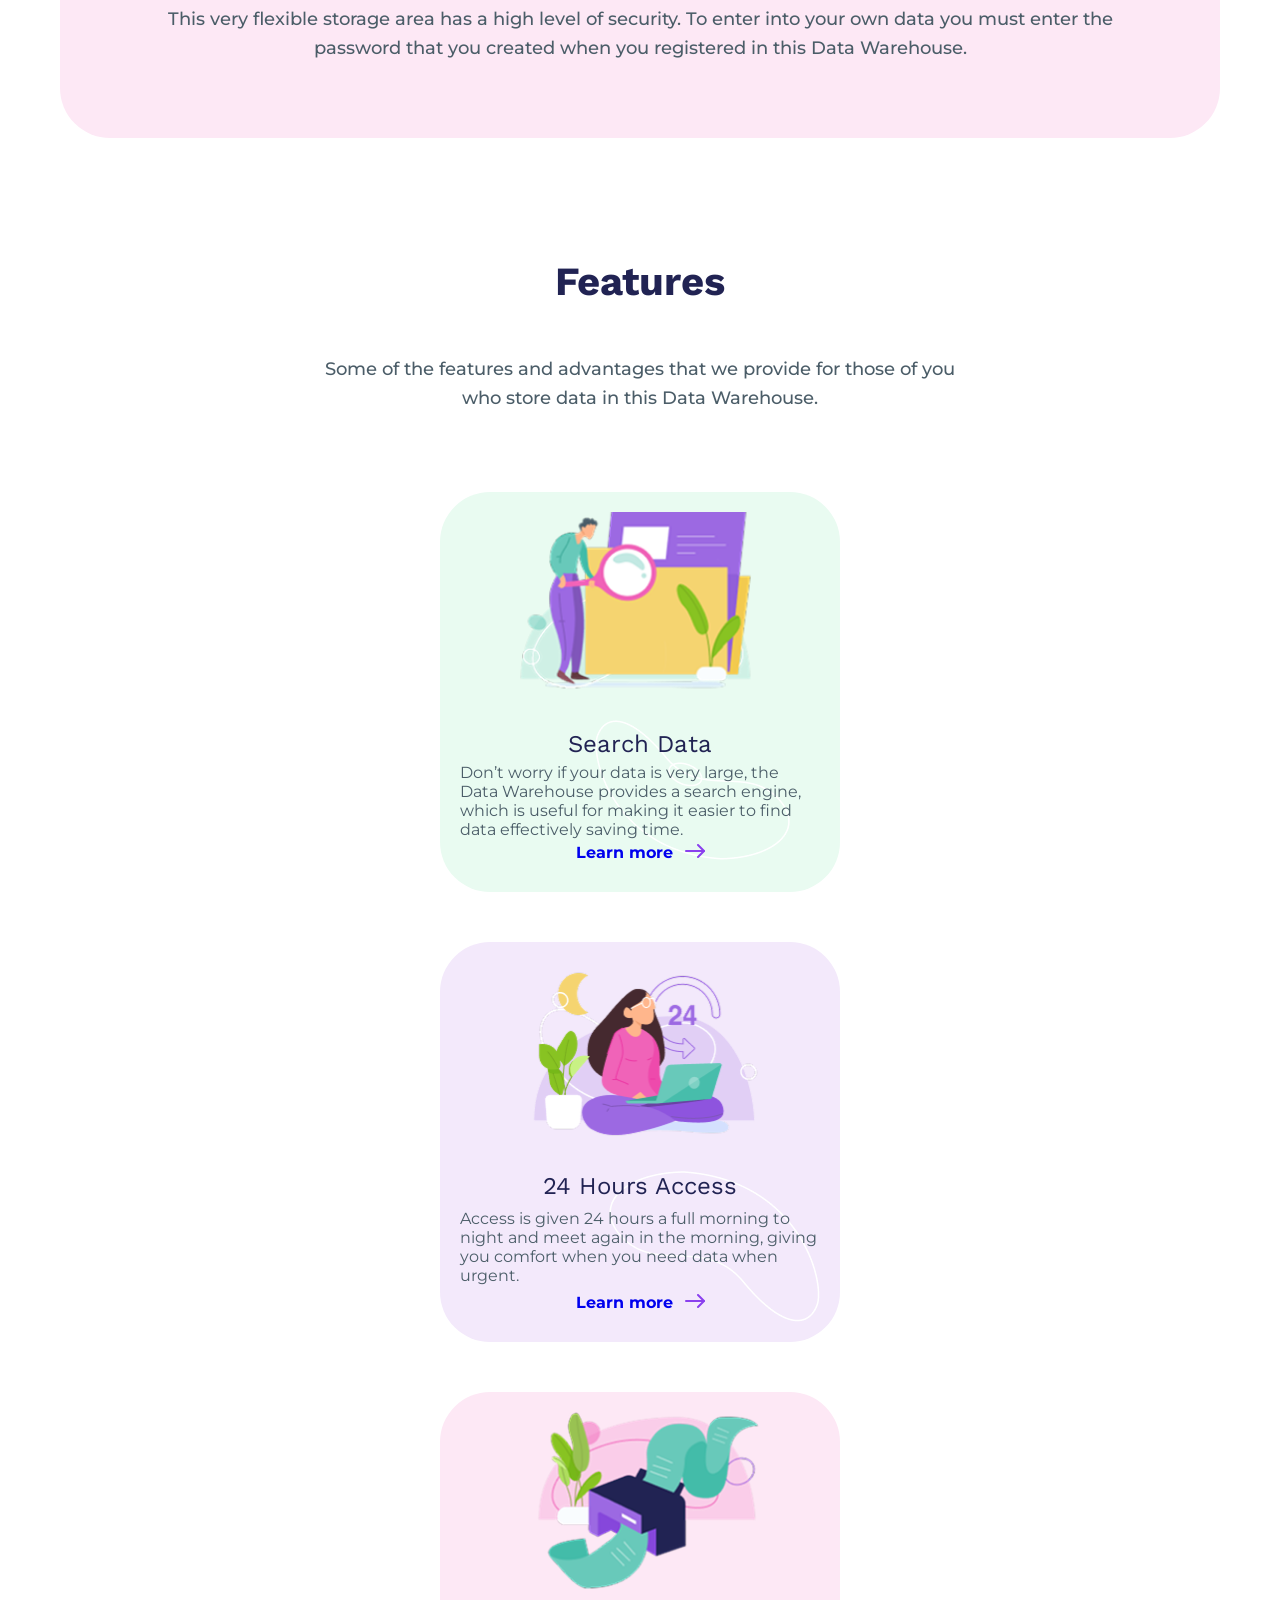
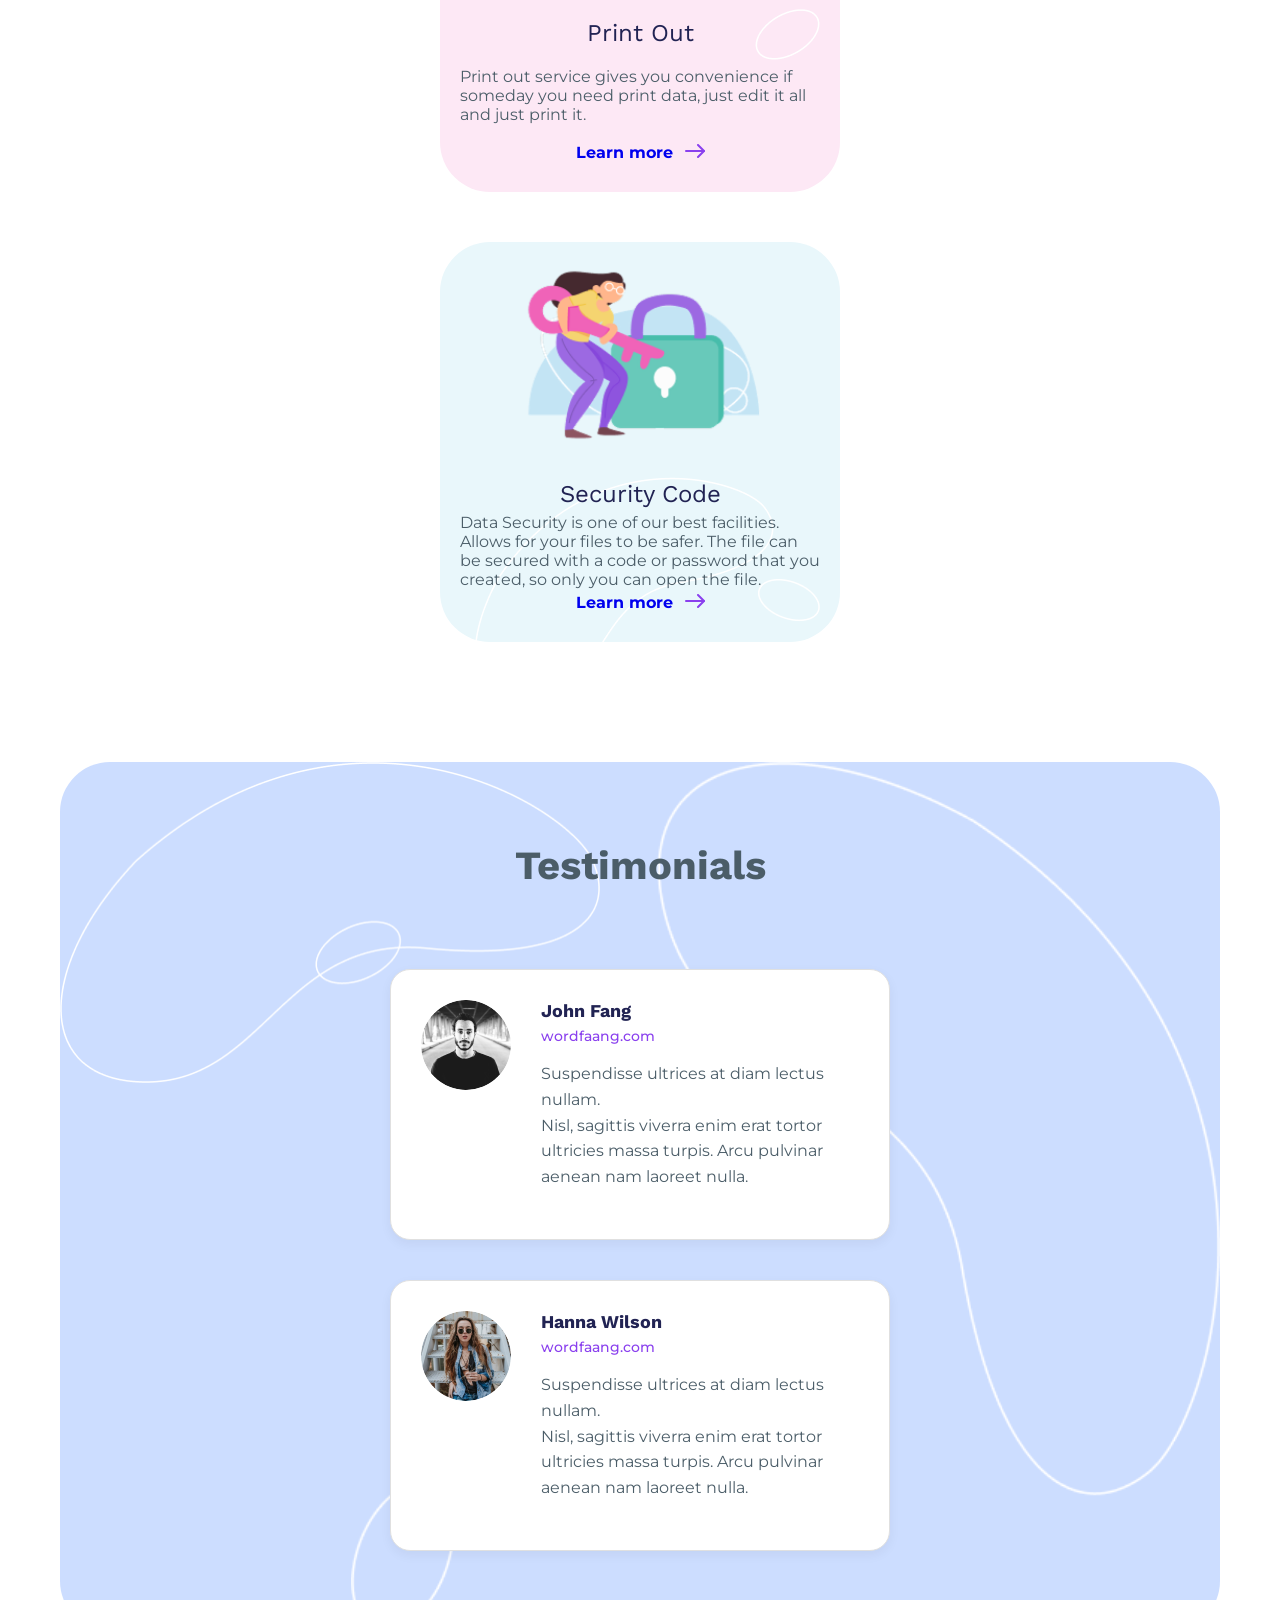
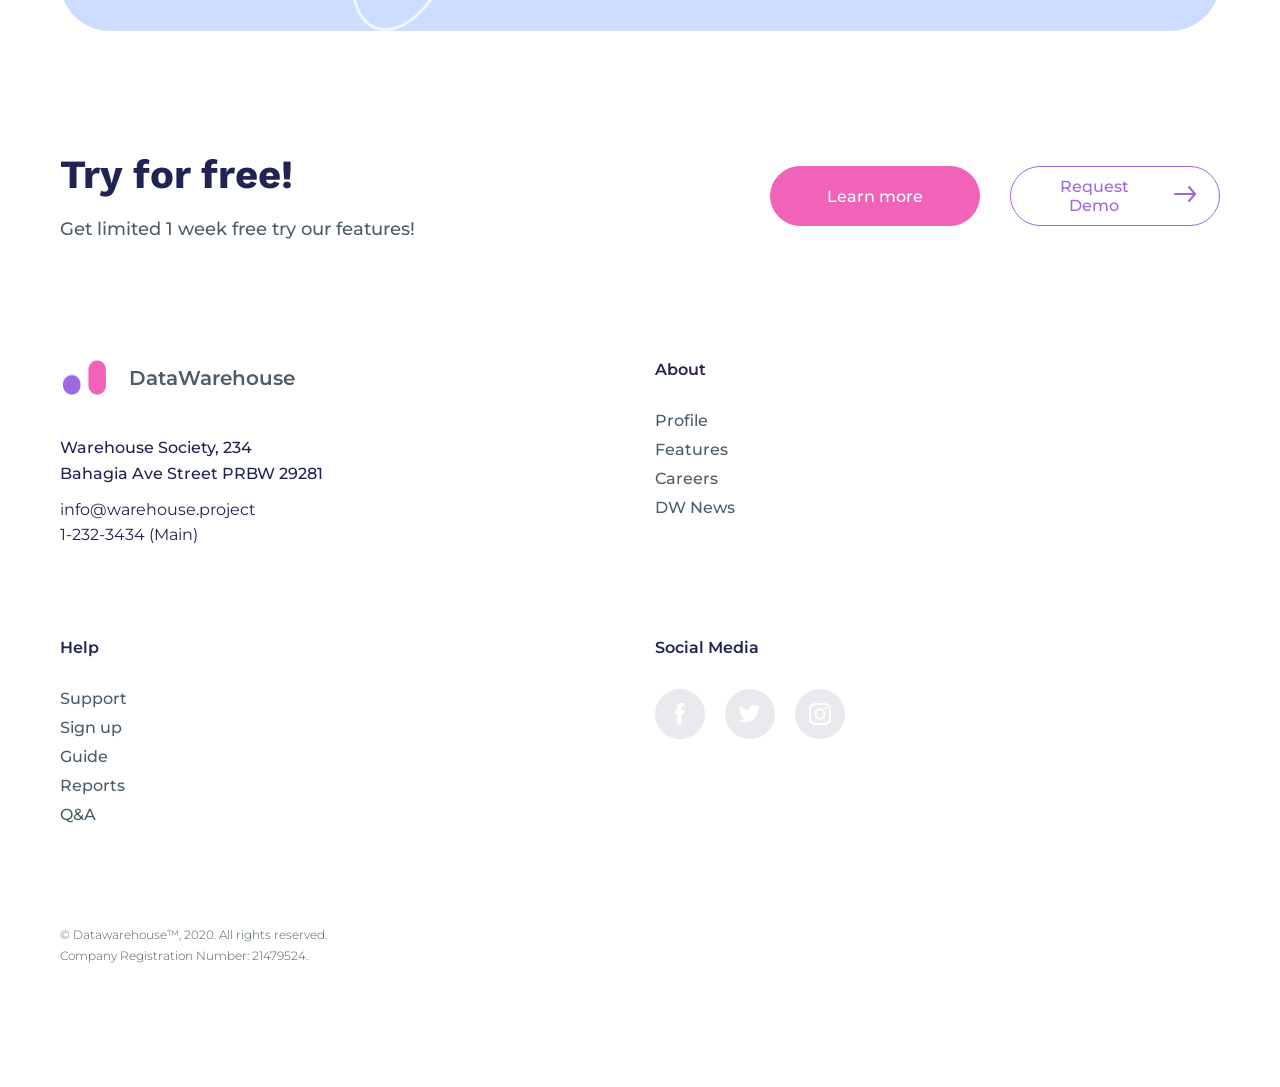
==== commit edeae805: "preprocessors, adaptability, hover effects and other details have been added to the project" ====
--- a/index.html
+++ b/index.html
@@ -2,160 +2,326 @@
 <html lang="en">
 
 <head>
-    <meta charset="UTF-8" />
-    <meta name="viewport" content="width=device-width, initial-scale=1.0" />
-    <title>AI Fashion Platform</title>
-    <link rel="preconnect" href="https://fonts.googleapis.com">
-    <link rel="preconnect" href="https://fonts.gstatic.com" crossorigin>
+    <meta charset="UTF-8">
+    <meta name="viewport" content="width=device-width, initial-scale=1.0">
+    <title>Data Warehouse</title>
+    <link rel="icon" type="image/png" href="./assets/img/Logo.png">
     <link
-        href="https://fonts.googleapis.com/css2?family=Lato:wght@400;700&family=Red+Hat+Display:wght@400;600;700&display=swap"
+        href="https://fonts.googleapis.com/css2?family=Montserrat:wght@400;500;700&family=Work+Sans:wght@400;500;700&display=swap"
         rel="stylesheet">
-    <link rel="stylesheet" href="./css/main.css" />
+    <link rel="stylesheet" href="./css/main.css">
 </head>
 
 <body>
-
-    <header class="case-study">
-        <p class="case-study__label">CASE STUDY</p>
-        <h1 class="case-study__title">AI Fashion Platform</h1>
-        <picture>
-            <source srcset="./assets/img/image_desktop.png" media="(min-width: 1025px)">
-            <source srcset="./assets/img/image_tablet.png" media="(min-width: 768px)">
-            <img src="./assets/img/image_mobile.png" alt="AI Fashion Platform" class="section__image">
-        </picture>
-
+    <header>
+        <div class="container">
+            <div class="header-inner">
+                <div class="logo">
+                    <img src="./assets/img/Logo.png" alt="Logo">
+                </div>
+                <nav class="nav">
+                    <ul>
+                        <li><a href="#">About</a></li>
+                        <li><a href="#">Help</a></li>
+                        <li><a href="#">Features</a></li>
+                        <li><a href="#">Sign Up</a></li>
+                    </ul>
+                </nav>
+                <button class="request-demo">
+                    Request Demo
+                    <span class="arrow">
+                        <svg width="22" height="16" viewBox="0 0 22 16" fill="none" xmlns="http://www.w3.org/2000/svg">
+                            <path d="M15 15L21 8L15 1" stroke="currentColor" stroke-width="2" stroke-linecap="round"
+                                stroke-linejoin="round" />
+                            <path d="M21 8H1" stroke="currentColor" stroke-width="2" stroke-linecap="round"
+                                stroke-linejoin="round" />
+                        </svg>
+                    </span>
+                </button>
+            </div>
+        </div>
     </header>
-
-    <main class="main">
-        <section class="overview section">
-            <h2 class="section__title">Project Overview</h2>
-            <div class="section__content">
-                <p class="section__text">
-                    FashHanger is a bespoke sustainable high-fashion accessory company based out of Berlin,
-                    currently operated by Siesly and her sister Ashely. They needed help for a big rebrand
-                    and wanted to relaunch their website.
+    <main>
+        <div class="container">
+            <section class="hero">
+                <div class="hero-content">
+                    <h1 class="hero-title">Save your data storage here.</h1>
+                    <p class="hero-desc">
+                        Data Warehouse is a data storage area that has been tested for security, so you can store your
+                        data here safely but not be afraid of being stolen by others.
+                    </p>
+                    <button class="request-demo">
+                        Learn more
+                    </button>
+                </div>
+                <div class="hero-image">
+                    <img src="./assets/img/first-screen-img.png" alt="Data storage illustration">
+                </div>
+            </section>
+            <section class="info-block">
+                <div class="info-image">
+                    <img src="./assets/img/info-img.png" alt="High-level data storage">
+                </div>
+                <div class="info-content">
+                    <h2 class="info-title">We are a high-level data storage bank</h2>
+                    <p class="info-desc">
+                        The place to store various data that you can access at any time through the internet and where
+                        you can carry it. <br>
+                        This very flexible storage area has a high level of security. To enter into your own data you
+                        must enter the password that you created when you registered in this Data Warehouse.
+                    </p>
+                </div>
+            </section>
+
+            <section class="features">
+                <h2 class="features-title">Features</h2>
+                <p class="features-desc">
+                    Some of the features and advantages that we provide for those of you who store data in this Data
+                    Warehouse.
                 </p>
-                <p class="section__text">
-                    Their goals were simple, create a unique e-commerce store that bring a wonderful shopping
-                    experience at every stage of the buyer’s journey.
+                <div class="features-list">
+                    <div class="feature-card feature-card--green">
+                        <img src="./assets/img/card-image.png" alt="Search Data" class="feature-card__img">
+                        <div class="feature-card__content">
+                            <h3 class="feature-card__title">Search Data</h3>
+                            <img src="./assets/img/bg-image-1.png" alt=""
+                                class="feature-card__decor feature-card__decor__1">
+                            <p class="feature-card__desc">
+                                Don’t worry if your data is very large, the Data Warehouse provides a search engine,
+                                which is useful for making it easier to find data effectively saving time.
+                            </p>
+                            <a href="#" class="feature-card__link">
+                                Learn more
+                                <span class="arrow">
+                                    <svg width="20" height="14" viewBox="0 0 20 14" fill="none"
+                                        xmlns="http://www.w3.org/2000/svg">
+                                        <path d="M13 1L19 7L13 13" stroke="currentColor" stroke-width="2"
+                                            stroke-linecap="round" stroke-linejoin="round" />
+                                        <path d="M1 7H19" stroke="currentColor" stroke-width="2"
+                                            stroke-linecap="round" />
+                                    </svg>
+                                </span>
+                            </a>
+                        </div>
+                    </div>
+
+                    <div class="feature-card feature-card--purple">
+                        <img src="./assets/img/card-image-24.png" alt="24 Hours Access" class="feature-card__img">
+                        <div class="feature-card__content">
+                            <h3 class="feature-card__title">24 Hours Access</h3>
+                            <img src="./assets/img/bg-image-2.png" alt=""
+                                class="feature-card__decor feature-card__decor__2">
+                            <p class="feature-card__desc">
+                                Access is given 24 hours a full morning to night and meet again in the morning, giving
+                                you comfort when you need data when urgent.
+                            </p>
+                            <a href="#" class="feature-card__link">
+                                Learn more
+                                <span class="arrow">
+                                    <svg width="20" height="14" viewBox="0 0 20 14" fill="none"
+                                        xmlns="http://www.w3.org/2000/svg">
+                                        <path d="M13 1L19 7L13 13" stroke="currentColor" stroke-width="2"
+                                            stroke-linecap="round" stroke-linejoin="round" />
+                                        <path d="M1 7H19" stroke="currentColor" stroke-width="2"
+                                            stroke-linecap="round" />
+                                    </svg>
+                                </span>
+                            </a>
+                        </div>
+                    </div>
+
+                    <div class="feature-card feature-card--pink">
+                        <img src="./assets/img/card-image-print.png" alt="Print Out" class="feature-card__img">
+                        <div class="feature-card__content">
+                            <h3 class="feature-card__title">Print Out</h3>
+                            <img src="./assets/img/bg-image-3.png" alt=""
+                                class="feature-card__decor feature-card__decor__3">
+                            <p class="feature-card__desc">
+                                Print out service gives you convenience if someday you need print data, just edit it all
+                                and just print it.
+                            </p>
+                            <a href="#" class="feature-card__link">
+                                Learn more
+                                <span class="arrow">
+                                    <svg width="20" height="14" viewBox="0 0 20 14" fill="none"
+                                        xmlns="http://www.w3.org/2000/svg">
+                                        <path d="M13 1L19 7L13 13" stroke="currentColor" stroke-width="2"
+                                            stroke-linecap="round" stroke-linejoin="round" />
+                                        <path d="M1 7H19" stroke="currentColor" stroke-width="2"
+                                            stroke-linecap="round" />
+                                    </svg>
+                                </span>
+                            </a>
+                        </div>
+                    </div>
+
+                    <div class="feature-card feature-card--blue">
+                        <img src="./assets/img/card-image-security.png" alt="Security Code" class="feature-card__img">
+                        <div class="feature-card__content">
+                            <h3 class="feature-card__title">Security Code</h3>
+                            <img src="./assets/img/bg-image-4.png" alt=""
+                                class="feature-card__decor feature-card__decor__4">
+                            <img src="./assets/img/bg-image-5.png" alt=""
+                                class="feature-card__decor feature-card__decor__5">
+                            <p class="feature-card__desc">
+                                Data Security is one of our best facilities. Allows for your files to be safer. The file
+                                can be secured with a code or password that you created, so only you can open the file.
+                            </p>
+                            <a href="#" class="feature-card__link">
+                                Learn more
+                                <span class="arrow">
+                                    <svg width="20" height="14" viewBox="0 0 20 14" fill="none"
+                                        xmlns="http://www.w3.org/2000/svg">
+                                        <path d="M13 1L19 7L13 13" stroke="currentColor" stroke-width="2"
+                                            stroke-linecap="round" stroke-linejoin="round" />
+                                        <path d="M1 7H19" stroke="currentColor" stroke-width="2"
+                                            stroke-linecap="round" />
+                                    </svg>
+                                </span>
+                            </a>
+                        </div>
+                    </div>
+                </div>
+            </section>
+
+            <section class="testimonials">
+                <h2 class="testimonials-title">Testimonials</h2>
+
+                <img src="./assets/img/bg-image-6.png" alt="" class="testimonials__decor testimonials__decor__6">
+                <img src="./assets/img/bg-image-7.png" alt="" class="testimonials__decor testimonials__decor__7">
+
+                <div class="testimonials-list">
+                    <div class="testimonial-card">
+                        <img src="./assets/img/John_Fang.png" alt="John Fang" class="testimonial-card__avatar">
+                        <div class="testimonial-card__content">
+                            <h3 class="testimonial-card__name">John Fang</h3>
+                            <a href="#" class="testimonial-card__link">wordfaang.com</a>
+                            <p class="testimonial-card__text">
+                                Suspendisse ultrices at diam lectus nullam. <br>
+                                Nisl, sagittis viverra enim erat tortor ultricies massa turpis.
+                                Arcu pulvinar aenean nam laoreet nulla.
+                            </p>
+                        </div>
+                    </div>
+
+                    <div class="testimonial-card">
+                        <img src="./assets/img/Hanna_Wilson.png" alt="Hanna Wilson" class="testimonial-card__avatar">
+                        <div class="testimonial-card__content">
+                            <h3 class="testimonial-card__name">Hanna Wilson</h3>
+                            <a href="#" class="testimonial-card__link">wordfaang.com</a>
+                            <p class="testimonial-card__text">
+                                Suspendisse ultrices at diam lectus nullam. <br>
+                                Nisl, sagittis viverra enim erat tortor ultricies massa turpis.
+                                Arcu pulvinar aenean nam laoreet nulla.
+                            </p>
+                        </div>
+                    </div>
+                </div>
+            </section>
+
+        </div>
+    </main>
+
+    <footer class="footer">
+        <div class="container">
+            <div class="footer-top">
+                <div class="footer-offer">
+                    <h3 class="footer-offer__title">Try for free!</h3>
+                    <p class="footer-offer__desc">
+                        Get limited 1 week free try our features!
+                    </p>
+                </div>
+
+                <div class="footer-btn">
+                    <button class="btn btn--pink">Learn more</button>
+                    <button class="btn btn--white">
+                        Request Demo
+                        <span class="arrow">
+                            <svg width="22" height="16" viewBox="0 0 22 16" fill="none"
+                                xmlns="http://www.w3.org/2000/svg">
+                                <path d="M15 15L21 8L15 1" stroke="currentColor" stroke-width="2" stroke-linecap="round"
+                                    stroke-linejoin="round" />
+                                <path d="M21 8H1" stroke="currentColor" stroke-width="2" stroke-linecap="round"
+                                    stroke-linejoin="round" />
+                            </svg>
+                        </span>
+                    </button>
+                </div>
+            </div>
+
+            <div class="footer-main">
+                <div class="footer-column footer-company">
+                    <div class="logo">
+                        <img src="./assets/img/Logo.png" alt="Logo" class="img" />
+                        <span class="logo__name">DataWarehouse</span>
+                    </div>
+                    <address class="footer-address">
+                        Warehouse Society, 234 <br />
+                        Bahagia Ave Street PRBW 29281
+                    </address>
+                    <p class="footer-contact">
+                        info@warehouse.project <br />
+                        1-232-3434 (Main)
+                    </p>
+                </div>
+
+                <div class="footer-column">
+                    <h4 class="footer-title">About</h4>
+                    <ul class="footer-links">
+                        <li><a href="#">Profile</a></li>
+                        <li><a href="#">Features</a></li>
+                        <li><a href="#">Careers</a></li>
+                        <li><a href="#">DW News</a></li>
+                    </ul>
+                </div>
+
+                <div class="footer-column">
+                    <h4 class="footer-title">Help</h4>
+                    <ul class="footer-links">
+                        <li><a href="#">Support</a></li>
+                        <li><a href="#">Sign up</a></li>
+                        <li><a href="#">Guide</a></li>
+                        <li><a href="#">Reports</a></li>
+                        <li><a href="#">Q&amp;A</a></li>
+                    </ul>
+                </div>
+
+                <div class="footer-column">
+                    <h4 class="footer-title">Social Media</h4>
+                    <div class="footer-socials">
+                        <a href="#">
+                            <svg width="10" height="21" viewBox="0 0 10 21" fill="none"
+                                xmlns="http://www.w3.org/2000/svg">
+                                <path
+                                    d="M6.37004 20.4882V10.2429H9.20407L9.57964 6.7123H6.37004L6.37486 4.94521C6.37486 4.02438 6.46253 3.53098 7.78786 3.53098H9.55958V0H6.72515C3.32054 0 2.12221 1.71271 2.12221 4.59296V6.7127H0V10.2433H2.12221V20.4882H6.37004Z"
+                                    fill="currentColor" />
+                            </svg>
+                        </a>
+                        <a href="#">
+                            <svg width="19" height="16" viewBox="0 0 19 16" fill="none"
+                                xmlns="http://www.w3.org/2000/svg">
+                                <path fill-rule="evenodd" clip-rule="evenodd"
+                                    d="M8.90955 4.6592L8.86992 4.00755C8.75112 2.31869 9.79385 0.776082 11.4438 0.177714C12.051 -0.0350812 13.0805 -0.0616806 13.7537 0.124515C14.0176 0.204313 14.5193 0.470228 14.8756 0.709623L15.5224 1.14847L16.2351 0.922418C16.6311 0.802682 17.1591 0.603225 17.3966 0.470229C17.621 0.350571 17.819 0.284033 17.819 0.323971C17.819 0.550027 17.3307 1.32133 16.9215 1.74684C16.3671 2.34529 16.5255 2.39849 17.6475 1.9995C18.3206 1.77344 18.3338 1.77344 18.2018 2.0261C18.1226 2.15909 17.7134 2.62454 17.2778 3.05006C16.5387 3.7815 16.4991 3.8613 16.4991 4.473C16.4991 5.41716 16.0503 7.38528 15.6015 8.46244C14.77 10.4838 12.9881 12.5715 11.2062 13.6221C8.69836 15.0982 5.35889 15.4705 2.54747 14.6062C1.61033 14.3136 0 13.5689 0 13.436C0 13.396 0.488344 13.3428 1.08236 13.3296C2.32307 13.303 3.56379 12.9572 4.61973 12.3455L5.33255 11.92L4.51414 11.6407C3.3526 11.2417 2.30987 10.3242 2.04592 9.4598C1.96666 9.18054 1.99308 9.1672 2.73224 9.1672L3.49782 9.15394L2.85105 8.84809C2.08547 8.46244 1.38593 7.81079 1.04273 7.14589C0.791917 6.66718 0.475213 5.45702 0.567598 5.36396C0.593938 5.3241 0.871172 5.40382 1.18795 5.51022C2.09868 5.84267 2.21748 5.76288 1.68951 5.20437C0.699533 4.19375 0.395958 2.691 0.871172 1.26813L1.09557 0.629824L1.96666 1.49419C3.74864 3.23625 5.84731 4.27355 8.24956 4.5794L8.90955 4.6592Z"
+                                    fill="currentColor" />
+                            </svg>
+                        </a>
+                        <a href="#">
+                            <svg width="16" height="16" viewBox="0 0 16 16" fill="none"
+                                xmlns="http://www.w3.org/2000/svg">
+                                <path
+                                    d="M8.00179 3.8978C5.73162 3.8978 3.9005 5.72933 3.9005 8C3.9005 10.2707 5.73162 12.1022 8.00179 12.1022C10.2719 12.1022 12.1031 10.2707 12.1031 8C12.1031 5.72933 10.2719 3.8978 8.00179 3.8978ZM8.00179 10.667C6.53475 10.667 5.33542 9.47094 5.33542 8C5.33542 6.52906 6.53118 5.33304 8.00179 5.33304C9.47239 5.33304 10.6682 6.52906 10.6682 8C10.6682 9.47094 9.46882 10.667 8.00179 10.667ZM13.2274 3.73C13.2274 4.26197 12.7991 4.68682 12.2708 4.68682C11.739 4.68682 11.3142 4.2584 11.3142 3.73C11.3142 3.20161 11.7426 2.77318 12.2708 2.77318C12.7991 2.77318 13.2274 3.20161 13.2274 3.73ZM15.9438 4.7011C15.8831 3.41939 15.5904 2.28406 14.6516 1.34866C13.7165 0.413254 12.5814 0.120495 11.2999 0.0562312C9.97925 -0.0187437 6.02075 -0.0187437 4.70006 0.0562312C3.4222 0.116925 2.28712 0.409684 1.34835 1.34509C0.409593 2.28049 0.120468 3.41582 0.0562186 4.69753C-0.0187395 6.01852 -0.0187395 9.97791 0.0562186 11.2989C0.116899 12.5806 0.409593 13.7159 1.34835 14.6513C2.28712 15.5867 3.41863 15.8795 4.70006 15.9438C6.02075 16.0187 9.97925 16.0187 11.2999 15.9438C12.5814 15.8831 13.7165 15.5903 14.6516 14.6513C15.5868 13.7159 15.8795 12.5806 15.9438 11.2989C16.0187 9.97791 16.0187 6.02209 15.9438 4.7011ZM14.2376 12.7163C13.9592 13.416 13.4202 13.9551 12.717 14.2372C11.664 14.6549 9.16542 14.5585 8.00179 14.5585C6.83815 14.5585 4.33597 14.6513 3.28656 14.2372C2.58695 13.9587 2.04796 13.4196 1.76598 12.7163C1.34835 11.6631 1.44473 9.1639 1.44473 8C1.44473 6.8361 1.35192 4.33337 1.76598 3.28372C2.04439 2.58396 2.58338 2.04485 3.28656 1.7628C4.33954 1.34509 6.83815 1.44148 8.00179 1.44148C9.16542 1.44148 11.6676 1.34866 12.717 1.7628C13.4166 2.04128 13.9556 2.58039 14.2376 3.28372C14.6552 4.33694 14.5588 6.8361 14.5588 8C14.5588 9.1639 14.6552 11.6666 14.2376 12.7163Z"
+                                    fill="currentColor" />
+                            </svg>
+                        </a>
+                    </div>
+                </div>
+            </div>
+
+            <div class="footer-bottom">
+                <p>
+                    © Datawarehouse™, 2020. All rights reserved. <br> Company Registration Number: 21479524.
                 </p>
             </div>
-        </section>
-
-        <section class="section">
-            <h2 class="section__title">User Research and Personas</h2>
-            <div class="section__content section__content_full">
-                <picture>
-                    <source srcset="./assets/img/research_desktop.png" media="(min-width: 1025px)">
-                    <source srcset="./assets/img/research_tablet.png" media="(min-width: 768px)">
-                    <img src="./assets/img/research_mobile.png" alt="User Research" class="section__image">
-                </picture>
-                <p class="section__text section__text_full">
-                    Who is your user? Indicate her KEY personality traits and help round out her overall image.
-                </p>
-                <p class="section__text section__text_full">
-                    Originally, the personality section of this persona was based off the Myers Briggs personality test.
-                    According to the Myers Briggs, there are 16 potential user personality types. Our template
-                    integrates questions from this online personality test example into a series of sliding bar
-                    graphics. If you’re confused as to what the sliders mean, check out the Myers Briggs basics article.
-                </p>
-            </div>
-        </section>
-
-        <section class="section">
-            <h2 class="section__title">Initial Sketches</h2>
-            <div class="section__content section__content_full">
-                <picture>
-                    <source srcset="./assets/img/sketches_desktop.png" media="(min-width: 1025px)">
-                    <source srcset="./assets/img/sketches_tablet.png" media="(min-width: 768px)">
-                    <img src="./assets/img/sketches_mobile.png" alt="Initial Sketches" class="section__image">
-                </picture>
-                <p class="section__text section__text_full">
-                    In the beginning, it’s just about brainstorming.
-                </p>
-                <p class="section__text section__text_full">
-                    I list out a jumble of words and draw tiny sketches related to what I’m working on (and find the
-                    parallels later). Personally, I prefer paper with a grid so I can convey things responsively. Most
-                    of the time perfection isn’t an issue and the sketches are just for me.
-                </p>
-            </div>
-        </section>
-
-        <section class="section">
-            <h2 class="section__title">Final Design</h2>
-            <div class="section__content section__content_full">
-                <picture>
-                    <source srcset="./assets/img/final_desktop.png" media="(min-width: 1025px)">
-                    <source srcset="./assets/img/final_tablet.png" media="(min-width: 768px)">
-                    <img src="./assets/img/final_mobile.png" alt="Final Design" class="section__image">
-                </picture>
-                <p class="section__text section__text_full">
-                    I played with adding a wireframe of the website flow that would lead you in to each screen. For each
-                    of those screens I added a floating footer that allows users to see where they are in that
-                    particular flow and jump around as needed.” We’re digging this InVision-made wireframe.
-                </p>
-            </div>
-        </section>
-    </main>
-
-    <footer class="footer">
-        <div class="footer__inner">
-            <div class="footer__top">
-                <div class="footer__col">
-                    <h2 class="footer__title">Need a project?</h2>
-                    <p class="footer__contact">(239) 555-0108</p>
-                    <a class="footer__link" href="mail:tanya.hill@example.com">tanya.hill@example.com</a>
-                </div>
-
-                <nav class="footer__social" aria-label="Social media">
-
-                    <a class="footer__social-link" href="#" aria-label="Instagram">
-                        <span class="footer__icon">
-                            <svg width="24" height="24" viewBox="0 0 24 24" fill="none"
-                                xmlns="http://www.w3.org/2000/svg">
-                                <path
-                                    d="M12.0027 5.8467C8.59667 5.8467 5.84937 8.594 5.84937 12C5.84937 15.406 8.59667 18.1533 12.0027 18.1533C15.4087 18.1533 18.156 15.406 18.156 12C18.156 8.594 15.4087 5.8467 12.0027 5.8467ZM12.0027 16.0004C9.80162 16.0004 8.00222 14.2064 8.00222 12C8.00222 9.7936 9.79627 7.99955 12.0027 7.99955C14.2091 7.99955 16.0031 9.7936 16.0031 12C16.0031 14.2064 14.2037 16.0004 12.0027 16.0004ZM19.8429 5.595C19.8429 6.39295 19.2003 7.03024 18.4077 7.03024C17.6097 7.03024 16.9724 6.38759 16.9724 5.595C16.9724 4.80241 17.6151 4.15977 18.4077 4.15977C19.2003 4.15977 19.8429 4.80241 19.8429 5.595ZM23.9183 7.05166C23.8273 5.12909 23.3881 3.42608 21.9797 2.02298C20.5766 0.619882 18.8736 0.180743 16.951 0.0843468C14.9695 -0.0281156 9.03045 -0.0281156 7.04897 0.0843468C5.13176 0.175388 3.42876 0.614526 2.0203 2.01763C0.611841 3.42073 0.178058 5.12373 0.0816612 7.0463C-0.0308011 9.02778 -0.0308011 14.9669 0.0816612 16.9483C0.172702 18.8709 0.611841 20.5739 2.0203 21.977C3.42876 23.3801 5.1264 23.8193 7.04897 23.9157C9.03045 24.0281 14.9695 24.0281 16.951 23.9157C18.8736 23.8246 20.5766 23.3855 21.9797 21.977C23.3828 20.5739 23.8219 18.8709 23.9183 16.9483C24.0308 14.9669 24.0308 9.03314 23.9183 7.05166ZM21.3585 19.0744C20.9408 20.1241 20.1321 20.9327 19.0771 21.3558C17.4973 21.9824 13.7485 21.8378 12.0027 21.8378C10.2568 21.8378 6.50273 21.977 4.92825 21.3558C3.8786 20.9381 3.06995 20.1294 2.64687 19.0744C2.0203 17.4946 2.16489 13.7458 2.16489 12C2.16489 10.2542 2.02565 6.50006 2.64687 4.92558C3.06459 3.87593 3.87325 3.06728 4.92825 2.6442C6.50808 2.01763 10.2568 2.16222 12.0027 2.16222C13.7485 2.16222 17.5026 2.02298 19.0771 2.6442C20.1267 3.06192 20.9354 3.87058 21.3585 4.92558C21.985 6.50541 21.8404 10.2542 21.8404 12C21.8404 13.7458 21.985 17.4999 21.3585 19.0744Z"
-                                    fill="currentColor" />
-                            </svg>
-                        </span>
-                    </a>
-
-                    <a class="footer__social-link" href="#" aria-label="Facebook">
-                        <span class="footer__icon">
-                            <svg width="14" height="24" viewBox="0 0 14 24" fill="none"
-                                xmlns="http://www.w3.org/2000/svg">
-                                <path
-                                    d="M12.5847 13.5L13.2512 9.15656H9.08359V6.33797C9.08359 5.14969 9.66578 3.99141 11.5323 3.99141H13.427V0.293438C13.427 0.293438 11.7077 0 10.0637 0C6.63156 0 4.38812 2.08031 4.38812 5.84625V9.15656H0.572968V13.5H4.38812V24H9.08359V13.5H12.5847Z"
-                                    fill="currentColor" />
-                            </svg>
-                        </span>
-                    </a>
-
-                    <a class="footer__social-link" href="#" aria-label="Twitter">
-                        <span class="footer__icon">
-                            <svg width="30" height="24" viewBox="0 0 30 24" fill="none"
-                                xmlns="http://www.w3.org/2000/svg">
-                                <path
-                                    d="M26.7375 5.98123C26.7563 6.24372 26.7563 6.50626 26.7563 6.76875C26.7563 14.775 20.6626 24 9.52505 24C6.09378 24 2.9063 23.0062 0.225037 21.2813C0.712555 21.3375 1.18126 21.3563 1.68753 21.3563C4.51874 21.3563 7.12503 20.4 9.20629 18.7688C6.54378 18.7125 4.31252 16.9688 3.54376 14.5687C3.91879 14.625 4.29377 14.6625 4.68755 14.6625C5.23129 14.6625 5.77508 14.5874 6.28129 14.4563C3.5063 13.8937 1.42499 11.4562 1.42499 8.51249V8.43752C2.23121 8.88752 3.16879 9.16877 4.16246 9.20622C2.53121 8.1187 1.4625 6.26247 1.4625 4.16246C1.4625 3.03748 1.76245 2.00623 2.28748 1.10622C5.26874 4.78122 9.75002 7.18118 14.775 7.44372C14.6812 6.99372 14.625 6.52502 14.625 6.05626C14.625 2.71872 17.325 0 20.6812 0C22.425 0 23.9999 0.731248 25.1062 1.9125C26.4749 1.65001 27.7874 1.14374 28.95 0.450003C28.4999 1.85628 27.5437 3.03754 26.2875 3.78748C27.5062 3.6563 28.6875 3.31872 29.775 2.85002C28.9501 4.04997 27.9188 5.11868 26.7375 5.98123Z"
-                                    fill="currentColor" />
-                            </svg>
-                        </span>
-                    </a>
-
-                    <a class="footer__social-link" href="#" aria-label="LinkedIn">
-                        <span class="footer__icon">
-                            <svg width="24" height="24" viewBox="0 0 24 24" fill="none"
-                                xmlns="http://www.w3.org/2000/svg">
-                                <path
-                                    d="M5.37233 24H0.396506V7.97643H5.37233V24ZM2.88174 5.79066C1.29063 5.79066 6.86646e-05 4.47278 6.86646e-05 2.88167C6.86759e-05 2.1174 0.303672 1.38444 0.844091 0.844022C1.38451 0.303604 2.11747 0 2.88174 0C3.64601 0 4.37897 0.303604 4.91939 0.844022C5.45981 1.38444 5.76341 2.1174 5.76341 2.88167C5.76341 4.47278 4.47231 5.79066 2.88174 5.79066ZM23.9952 24H19.0301V16.1998C19.0301 14.3409 18.9926 11.9569 16.4431 11.9569C13.8561 11.9569 13.4597 13.9766 13.4597 16.0659V24H8.48919V7.97643H13.2614V10.1622H13.3311C13.9954 8.90323 15.6181 7.57463 18.039 7.57463C23.0749 7.57463 24.0006 10.8908 24.0006 15.198V24H23.9952Z"
-                                    fill="currentColor" />
-                            </svg>
-                        </span>
-                    </a>
-                </nav>
-            </div>
-
-            <p class="footer__copy">© Copyright Manifest Theme. Allrights reserved</p>
         </div>
     </footer>
 
--- a/css/main.css
+++ b/css/main.css
@@ -1,212 +1,870 @@
-.case-study {
-  max-width: 1170px;
+.hero-title, .info-title, .features-title, .testimonials-title, .testimonial-card__name, .footer-offer__title, .footer .footer-title {
+  font-family: "Work Sans", sans-serif;
+  font-weight: 700;
+  color: #212353;
+}
+
+.hero-desc, .info-desc, .features-desc, .feature-card__desc, .testimonial-card__link, .testimonial-card__text, .footer, .footer-offer__desc, .footer .footer-company .footer-address, .footer .footer-company .footer-contact, .footer .footer-links li a {
+  font-family: "Montserrat", sans-serif;
+  font-weight: 500;
+  color: #4B5D68;
+}
+
+.request-demo, .hero .request-demo, .feature-card__link, .footer .btn {
+  border-radius: 50px;
+  font-family: "Montserrat", sans-serif;
+  font-weight: 500;
+  font-size: 16px;
+  cursor: pointer;
+  transition: background 0.2s, color 0.2s;
+}
+
+* {
+  margin: 0;
+  padding: 0;
+  box-sizing: border-box;
+}
+
+.container {
+  width: 100%;
+  max-width: 1600px;
   margin: 0 auto;
-  padding: 0 15px;
+  padding-left: 215px;
+  padding-right: 215px;
+}
+
+header {
+  width: 100%;
+  padding-top: 33px;
+}
+
+.header-inner {
+  display: flex;
+  align-items: center;
+  justify-content: space-between;
+  width: 100%;
+}
+
+.logo {
+  display: flex;
+  align-items: center;
+  height: 35px;
+  margin-right: 120px;
+}
+
+.logo img {
+  height: 35px;
+  object-fit: contain;
+  transition: transform 0.3s;
+}
+
+.logo:hover img,
+.logo:focus img {
+  transform: scale(1.15);
+}
+
+.nav {
+  display: flex;
+  gap: 40px;
+  align-items: center;
+  flex: 1;
+  justify-content: flex-start;
+}
+
+.nav a {
+  font-family: "Montserrat", sans-serif;
+  font-weight: 500;
+  font-size: 16px;
+  line-height: 160%;
+  color: #4B5D68;
+  text-decoration: none;
+  transition: color 0.2s;
+}
+.nav a:hover, .nav a:focus {
+  color: #8A40EE;
+}
+
+.nav ul {
+  list-style: none;
+  margin: 0;
+  padding: 0;
+  display: flex;
+  gap: 40px;
+  align-items: center;
+}
+
+.nav li {
+  margin: 0;
+  padding: 0;
+}
+
+.request-demo {
+  width: 210px;
+  height: 60px;
+  border-radius: 50px;
+  border: 1px solid #8A40EE;
+  font-family: "Montserrat", sans-serif;
+  font-weight: 500;
+  font-size: 16px;
+  display: flex;
+  align-items: center;
+  justify-content: center;
+  gap: 20px;
+  padding-left: 23px;
+  padding-right: 23px;
+  cursor: pointer;
+  margin-left: auto;
+  transition: background 0.2s, color 0.2s;
+  background: #FFFFFF;
+  color: #9C69E2;
+  border-color: #9C69E2;
+}
+
+.request-demo .arrow {
+  display: flex;
+  align-items: center;
+}
+
+.request-demo .arrow svg {
+  width: 20px;
+  height: 14px;
+  color: #8A40EE;
+  transition: color 0.2s;
+}
+
+.request-demo:hover,
+.request-demo:focus {
+  background-color: #9C69E2;
+  color: #FFFFFF;
+}
+.request-demo:hover:hover .arrow svg, .request-demo:hover:focus .arrow svg,
+.request-demo:focus:hover .arrow svg,
+.request-demo:focus:focus .arrow svg {
+  color: #FFFFFF;
+}
+
+.hero {
+  display: flex;
+  align-items: center;
+  justify-content: space-between;
+  padding: 50px 0;
+  gap: 50px;
+  position: relative;
+  margin-bottom: 100px;
+}
+
+.hero-content {
+  display: flex;
+  flex-direction: column;
+  gap: 50px;
+  max-width: 600px;
+  position: relative;
+  z-index: 2;
+}
+
+.hero-title {
+  font-size: 80px;
+  margin: 0;
+}
+
+.hero-desc {
+  font-size: 18px;
+  line-height: 160%;
+  max-width: 370px;
+  margin: 0;
+}
+
+.hero .request-demo {
+  width: 210px;
+  height: 60px;
+  border-radius: 50px;
+  border: 1px solid #8A40EE;
+  font-family: "Montserrat", sans-serif;
+  font-weight: 500;
+  font-size: 16px;
+  display: flex;
+  align-items: center;
+  justify-content: center;
+  gap: 20px;
+  padding-left: 23px;
+  padding-right: 23px;
+  cursor: pointer;
+  margin-left: auto;
+  transition: background 0.2s, color 0.2s;
+  background: #9C69E2;
+  color: #FFFFFF;
+  border: 1px solid #9C69E2;
+  align-self: flex-start;
+  margin-left: 0;
+}
+.hero .request-demo:hover, .hero .request-demo:focus {
+  background: #8A40EE;
+  color: #FFFFFF;
+  border: 1px solid #8A40EE;
+}
+
+.hero-image {
+  position: absolute;
+  right: 0;
+  bottom: 0;
+  z-index: 1;
+  width: 740px;
+  height: auto;
+}
+
+.hero-image img {
+  width: 740px;
+  height: auto;
+  display: block;
+}
+
+.info-block {
+  display: flex;
+  align-items: center;
+  justify-content: space-between;
+  background: #FDE8F5;
+  border-radius: 50px;
+  padding: 75px 70px;
+  gap: 130px;
+  transition: transform 0.3s ease, box-shadow 0.3s ease;
+}
+.info-block:hover {
+  transform: translateY(-10px) scale(1.02);
+  box-shadow: 0 8px 20px rgba(0, 0, 0, 0.15);
+}
+
+.info-image {
+  display: flex;
+  align-items: center;
+  height: 100%;
+}
+
+.info-image img {
+  width: 400px;
+  height: 410px;
+  object-fit: contain;
+  display: block;
+}
+
+.info-title {
+  font-size: 40px;
+  margin-bottom: 40px;
+}
+
+.info-desc {
+  font-size: 18px;
+  line-height: 160%;
+  color: #4B5D68;
+}
+
+.features {
+  margin-top: 120px;
+  text-align: center;
+}
+
+.features-title {
+  font-size: 40px;
+  margin-bottom: 50px;
+}
+
+.features-desc {
+  font-size: 18px;
+  margin: 0 auto 80px;
+  max-width: 638px;
+  text-align: center;
+  line-height: 160%;
+}
+
+.features-list {
+  display: grid;
+  grid-template-columns: repeat(2, 1fr);
+  gap: 50px 30px;
+  justify-content: center;
+  transform: translateX(170px);
+}
+
+.feature-card {
+  width: 100%;
+  position: relative;
+  border-radius: 50px;
+  width: 400px;
+  min-height: 400px;
+  background: #F8F8FF;
+  overflow: visible;
+  display: flex;
+  transition: transform 0.3s ease, box-shadow 0.3s ease;
+}
+.feature-card--blue {
+  background: #E9F7FB;
+}
+.feature-card--purple {
+  background: #F3E9FB;
+}
+.feature-card--pink {
+  background: #FDE8F5;
+}
+.feature-card--green {
+  background: #E9FBF1;
+}
+.feature-card--blue:hover {
+  transform: translateY(-10px);
+  box-shadow: 0 8px 20px rgba(0, 160, 255, 0.25);
+}
+.feature-card--purple:hover {
+  transform: translateY(-10px);
+  box-shadow: 0 8px 20px rgba(138, 64, 238, 0.25);
+}
+.feature-card--pink:hover {
+  transform: translateY(-10px);
+  box-shadow: 0 8px 20px rgba(255, 0, 128, 0.25);
+}
+.feature-card--green:hover {
+  transform: translateY(-10px);
+  box-shadow: 0 8px 20px rgba(0, 200, 100, 0.25);
+}
+.feature-card__decor {
+  position: absolute;
+  z-index: -1;
+  pointer-events: none;
+}
+.feature-card__decor__1 {
+  top: 20px;
+  right: 50px;
+  width: 195px;
+}
+.feature-card__decor__2 {
+  bottom: 20px;
+  right: 20px;
+  width: 211px;
+}
+.feature-card__decor__3 {
+  top: 20px;
+  right: 20px;
+  width: 65px;
+}
+.feature-card__decor__4 {
+  top: 27px;
+  left: 34px;
+  width: 300px;
+}
+.feature-card__decor__5 {
+  bottom: 20px;
+  right: 20px;
+  width: 62px;
+}
+
+.feature-card__img {
+  position: absolute;
+  top: 110px;
+  bottom: 110px;
+  left: -170px;
+  width: auto;
+  height: calc(100% - 220px);
+  z-index: 1;
+  object-fit: contain;
+}
+
+.feature-card__content {
+  position: relative;
+  z-index: 2;
+  flex: 1;
+  display: flex;
+  flex-direction: column;
+  justify-content: space-between;
+  padding: 62px 70px 62px 100px;
   text-align: left;
 }
-.case-study__label {
-  font-family: "Lato", sans-serif;
+
+.feature-card__title {
+  font-family: "Work Sans", sans-serif;
   font-weight: 400;
-  font-size: 16px;
-  line-height: 150%;
-  letter-spacing: 0.05em;
-  color: #000;
-  margin: 38px 0;
-}
-.case-study__title {
-  font-family: "Red Hat Display", sans-serif;
-  font-weight: 600;
-  font-size: 48px;
-  line-height: 64px;
-  letter-spacing: 0.05em;
-  color: #000;
-  margin-bottom: 70px;
-}
-
-.section {
-  max-width: 1170px;
-  margin: 0 auto;
-  padding: 0 15px;
+  font-size: 24px;
+  color: #212353;
+}
+
+.feature-card__desc {
+  font-size: 16px;
+  font-weight: 400;
+}
+
+.feature-card__link {
+  display: inline-flex;
+  align-items: center;
+  gap: 12px;
+  color: 700;
+  font-weight: 700;
+  text-decoration: none;
+  background: none;
+  border: none;
+  transition: color 0.2s;
+}
+.feature-card__link .arrow svg {
+  width: 20px;
+  height: 14px;
+  color: #8A40EE;
+  transition: transform 0.3s ease, color 0.2s;
+}
+.feature-card__link:hover, .feature-card__link:focus {
+  color: #8A40EE;
+}
+.feature-card__link:hover .arrow svg, .feature-card__link:focus .arrow svg {
+  transform: translateX(8px);
+}
+
+.testimonials {
+  margin-top: 120px;
+  margin-bottom: 80px;
+  border-radius: 50px;
+  padding: 80px 70px;
+  text-align: center;
+  background: #CCDDFF;
+  position: relative;
+  overflow: hidden;
+}
+.testimonials-title {
+  color: #4B5D68;
+  font-size: 40px;
+  margin-bottom: 80px;
+  position: relative;
+  z-index: 2;
+}
+.testimonials-list {
+  display: flex;
+  flex-direction: row;
+  justify-content: center;
+  align-items: flex-start;
+  gap: 100px;
+  position: relative;
+  z-index: 2;
+}
+.testimonials__decor {
+  position: absolute;
+  z-index: 1;
+  pointer-events: none;
+  display: block;
+}
+.testimonials__decor__6 {
+  top: 0;
+  left: 0;
+  width: 540px;
+  height: auto;
+  object-fit: contain;
+}
+.testimonials__decor__7 {
+  top: 0;
+  right: 0;
+  width: auto;
+  height: 100%;
+  object-fit: contain;
+}
+
+.testimonial-card {
+  position: relative;
+  background: #fff;
+  border: 1px solid #E0E0E0;
+  border-radius: 20px;
+  box-shadow: 0 4px 12px rgba(0, 0, 0, 0.05);
+  width: 465px;
+  min-height: auto;
   text-align: left;
-}
-.section + .section {
-  margin-top: 90px;
-}
-.section__title {
-  font-family: "Red Hat Display", sans-serif;
-  font-weight: 600;
-  font-size: 28px;
-  line-height: 166%;
-  letter-spacing: 0.1em;
-  color: #000;
-  margin-bottom: 50px;
-}
-.section__content {
-  max-width: 570px;
-}
-.section__content_full {
-  max-width: 100%;
-}
-.section__image {
-  display: block;
-  width: 100%;
-  margin-bottom: 50px;
-}
-.section__text {
-  font-family: "Lato", sans-serif;
+  padding: 30px 30px 50px;
+  display: flex;
+  align-items: flex-start;
+  gap: 30px;
+  transition: transform 0.3s ease, box-shadow 0.3s ease;
+}
+.testimonial-card:hover {
+  transform: translateY(-10px) scale(1.02);
+  box-shadow: 0 8px 20px rgba(0, 0, 0, 0.15);
+}
+.testimonial-card__avatar {
+  width: 90px;
+  height: 90px;
+  border-radius: 50%;
+  flex-shrink: 0;
+}
+.testimonial-card__content {
+  flex: 1;
+  display: flex;
+  flex-direction: column;
+  justify-content: flex-start;
+}
+.testimonial-card__name {
+  font-size: 18px;
+  margin-bottom: 6px;
+}
+.testimonial-card__link {
+  font-size: 14px;
+  color: #8A40EE;
+  margin-bottom: 16px;
+  text-decoration: none;
+}
+.testimonial-card__text {
+  font-size: 16px;
+  line-height: 160%;
+  color: #4B5D68;
   font-weight: 400;
-  font-size: 19px;
-  line-height: 32px;
-  letter-spacing: 0.05em;
-  color: #565656;
-  margin-bottom: 20px;
 }
 
 .footer {
-  background: #F4F4F4;
-  margin-top: 90px;
-}
-.footer__inner {
-  max-width: 1170px;
-  margin: 0 auto;
-  padding: 0 15px;
-  padding: 32px 0;
-}
-.footer__top {
+  margin-top: 120px;
+}
+.footer .container {
+  display: flex;
+  flex-direction: column;
+  gap: 100px;
+}
+.footer-top {
   display: flex;
   justify-content: space-between;
   align-items: flex-start;
-  gap: 40px;
-}
-.footer__title {
-  font-family: "Red Hat Display", sans-serif;
+}
+.footer-offer__title {
+  font-size: 40px;
+  margin-bottom: 20px;
+}
+.footer-offer__desc {
+  font-size: 18px;
+  color: #4B5D68;
+  margin-bottom: 20px;
+}
+.footer-btn {
+  display: flex;
+  gap: 30px;
+  justify-content: flex-end;
+  margin-top: 15px;
+}
+.footer .btn {
+  width: 210px;
+  height: 60px;
+  border-radius: 50px;
+  border: 1px solid #8A40EE;
+  font-family: "Montserrat", sans-serif;
+  font-weight: 500;
+  font-size: 16px;
+  display: flex;
+  align-items: center;
+  justify-content: center;
+  gap: 20px;
+  padding-left: 23px;
+  padding-right: 23px;
+  cursor: pointer;
+  margin-left: auto;
+  transition: background 0.2s, color 0.2s;
+}
+.footer .btn--pink {
+  background: #F063B8;
+  border: 1px solid #F063B8;
+  color: #FFFFFF;
+}
+.footer .btn--pink:hover {
+  background: #EB4BAB;
+  border-color: #EB4BAB;
+}
+.footer .btn--white {
+  background: #FFFFFF;
+  border: 1px solid #9C69E2;
+  color: #9C69E2;
+}
+.footer .btn--white svg {
+  width: 22px;
+  height: 16px;
+  color: inherit;
+}
+.footer .btn--white:hover {
+  background: #9C69E2;
+  color: #FFFFFF;
+  border-color: #9C69E2;
+}
+.footer .btn--white:hover svg {
+  color: #FFFFFF;
+}
+
+.footer-main {
+  display: grid;
+  grid-template-columns: 2fr 1fr 1fr 1fr;
+  gap: 50px;
+}
+.footer .footer-company .logo {
+  display: flex;
+  align-items: center;
+  margin-bottom: 40px;
+}
+.footer .footer-company .logo img {
+  width: 49px;
+  height: 35px;
+  margin-right: 20px;
+}
+.footer .footer-company .logo__name {
+  font-family: "Montserrat", sans-serif;
   font-weight: 600;
-  font-size: 40px;
-  line-height: 1.2;
-  letter-spacing: 0.05em;
-  color: #000;
-  margin: 70px 0 30px;
-}
-.footer__contact, .footer__link {
-  font-family: "Lato", sans-serif;
+  font-size: 20px;
+  line-height: 160%;
+}
+.footer .footer-company .footer-address {
+  font-style: normal;
+  font-weight: 500;
+  font-size: 16px;
+  line-height: 160%;
+  color: #212353;
+  margin-bottom: 10px;
+}
+.footer .footer-company .footer-contact {
   font-weight: 400;
   font-size: 16px;
-  line-height: 150%;
-  color: #565656;
-  margin: 0 0 15px;
+  line-height: 160%;
+  color: #212353;
+  margin-bottom: 60px;
+  gap: 10px;
+}
+.footer .footer-title {
+  font-size: 16px;
+  font-weight: 600;
+  margin-bottom: 32px;
+  font-family: "Montserrat", sans-serif;
+}
+.footer .footer-links {
+  list-style: none;
+  display: flex;
+  flex-direction: column;
+  gap: 10px;
+}
+.footer .footer-links li a {
+  font-size: 16px;
+  color: #4B5D68;
   text-decoration: none;
-  display: block;
-}
-.footer__social {
-  display: flex;
-  gap: 23px;
-  margin-top: 125px;
-}
-.footer__social-link {
+}
+.footer .footer-links li a:hover {
+  color: #8A40EE;
+}
+.footer .footer-socials {
+  display: flex;
+  gap: 20px;
+}
+.footer .footer-socials a {
   width: 50px;
   height: 50px;
-  background: transparent;
-  border: 1px solid #565656;
-  border-radius: 0;
-  display: grid;
-  place-items: center;
-  color: #565656;
-  transition: background 0.2s ease, color 0.2s ease;
-}
-.footer__icon svg {
-  width: 24px;
-  height: 24px;
+  border-radius: 50%;
+  background: #E9E9EE;
+  display: flex;
+  align-items: center;
+  justify-content: center;
+  color: #FFFFFF;
+  border: 2px solid transparent;
+  transition: all 0.3s ease;
+}
+.footer .footer-socials a svg {
+  width: 22px;
+  height: 22px;
   display: block;
-  fill: currentColor;
-}
-.footer__social-link:hover, .footer__social-link:focus-visible {
-  background: #565656;
-  color: #fff;
-}
-.footer__copy {
-  margin: 24px 0 0;
-  text-align: center;
-  font-family: "Lato", sans-serif;
-  font-weight: 400;
+}
+.footer .footer-socials a:hover {
+  background: #FFFFFF;
+  border-color: #00ACEE;
+  color: #00ACEE;
+  transform: scale(1.05);
+  box-shadow: 0 4px 10px rgba(0, 172, 238, 0.2);
+}
+.footer-btn {
+  display: flex;
+  gap: 30px;
+  margin-top: 15px;
+  justify-content: flex-end;
+}
+.footer-bottom {
   font-size: 12px;
-  line-height: 166%;
-  letter-spacing: 0.1em;
-  color: #565656;
-  color: #000;
-}
-
-@media screen and (min-width: 768px) and (max-width: 1024px) {
-  .case-study__label {
-    font-size: 16px;
-  }
-  .case-study__title {
-    font-size: 33px;
-    line-height: 44px;
-    margin-bottom: 50px;
-  }
-  .section__title {
-    font-size: 28px;
-  }
-  .section__text {
-    font-size: 19px;
-  }
-  .footer__inner {
-    padding: 28px 0;
-  }
-  .footer__top {
+  color: #4B5D68;
+  font-weight: 300;
+  margin-bottom: 120px;
+  line-height: 180%;
+}
+
+@media (max-width: 1600px) {
+  .container {
+    padding-left: 120px;
+    padding-right: 120px;
+  }
+  .hero-title {
+    font-size: 70px;
+  }
+}
+@media (max-width: 1320px) {
+  .container {
+    padding-left: 60px;
+    padding-right: 60px;
+  }
+  .hero {
+    flex-direction: column;
+    text-align: center;
+    gap: 30px;
+  }
+  .hero-content {
+    max-width: 100%;
+    align-items: center;
+  }
+  .hero .request-demo {
+    margin: 20px auto 0;
+    align-self: center;
+  }
+  .hero-image {
+    position: static;
+    width: 100%;
+    max-width: 500px;
+    margin: 0 auto;
+  }
+  .hero-image img {
+    width: 100%;
+    height: auto;
+  }
+  .info-block {
+    flex-direction: column;
+    gap: 40px;
+    text-align: center;
+  }
+  .info-block .info-image img {
+    width: 100%;
+    max-width: 400px;
+    height: auto;
+    object-fit: contain;
+    margin: 0 auto;
+  }
+  .features-list {
+    grid-template-columns: 1fr;
+    transform: none;
+    justify-items: center;
+  }
+  .feature-card {
+    max-width: 500px;
     flex-direction: column;
     align-items: center;
     text-align: center;
-    gap: 16px;
-  }
-  .footer__title {
-    margin: 0 0 20px;
-  }
-  .footer__social {
-    justify-content: center;
-    margin-top: 20px;
-  }
-  .footer__copy {
-    margin: 40px 0 0;
-    text-align: center;
-  }
-}
-@media screen and (max-width: 767px) {
-  .case-study__title {
-    font-size: 30px;
-    line-height: 40px;
-    margin-bottom: 30px;
-  }
-  .section__title {
-    font-size: 26px;
-    line-height: 34px;
-    margin-bottom: 24px;
-  }
-  .section__text {
-    font-size: 16px;
-    line-height: 26px;
-  }
-  .footer__top {
+  }
+  .feature-card .feature-card__img {
+    position: static;
+    width: 60%;
+    height: auto;
+    margin: 20px auto 0;
+  }
+  .feature-card .feature-card__content {
+    padding: 30px 20px;
+    align-items: center;
+  }
+  .testimonials-list {
+    flex-direction: column;
+    gap: 40px;
+    align-items: center;
+  }
+  .testimonial-card {
+    width: 100%;
+    max-width: 500px;
+  }
+  .footer-main {
+    grid-template-columns: 1fr 1fr;
+    gap: 30px;
+  }
+}
+@media (max-width: 992px) {
+  .container {
+    padding-left: 30px;
+    padding-right: 30px;
+  }
+  .hero-title {
+    font-size: 50px;
+  }
+  .info-title,
+  .features-title {
+    font-size: 32px;
+  }
+  .footer-top,
+  .footer-main,
+  .footer-company,
+  .footer-links,
+  .footer-socials,
+  .footer-bottom {
+    display: flex;
     flex-direction: column;
     align-items: center;
     text-align: center;
+  }
+  .footer-main {
     gap: 20px;
   }
-  .footer__title {
-    font-size: 32px;
-  }
-  .footer__contact, .footer__link {
-    font-size: 18px;
-  }
-  .footer__social {
-    display: flex;
+  .footer-company {
+    align-items: center;
+    text-align: center;
+  }
+  .footer-company .logo {
+    margin: 0 auto 10px;
+  }
+  .footer-company p {
+    text-align: center;
+  }
+  .footer-socials {
+    flex-direction: row;
     justify-content: center;
-    gap: 16px;
+  }
+  .footer-bottom {
+    font-size: 12px;
     margin-top: 20px;
   }
-  .footer__copy {
+}
+@media (max-width: 790px) {
+  .container {
+    padding-left: 20px;
+    padding-right: 20px;
+  }
+  .hero-title {
+    font-size: 36px;
+  }
+  .hero-desc {
     font-size: 16px;
-    margin-top: 20px;
+  }
+  .header-inner {
+    flex-direction: column;
+    gap: 20px;
+    align-items: center;
+  }
+  .logo {
+    margin: 0;
+  }
+  .nav ul {
+    display: grid;
+    grid-template-columns: repeat(2, auto);
+    gap: 15px 40px;
+    justify-content: center;
     text-align: center;
   }
+  .nav li {
+    justify-self: center;
+  }
+  .nav a {
+    font-size: 16px;
+    text-align: center;
+  }
+  .request-demo {
+    align-self: center;
+    margin: 10px auto 0;
+    font-size: 14px;
+    padding: 8px 18px;
+  }
+}
+@media (max-width: 576px) {
+  .hero-title {
+    font-size: 28px;
+    line-height: 130%;
+  }
+  .info-title,
+  .features-title {
+    font-size: 24px;
+  }
+  .feature-card__img {
+    width: 80% !important;
+  }
+  .testimonial-card {
+    padding: 20px;
+    gap: 20px;
+  }
+  .footer-bottom {
+    font-size: 10px;
+  }
 }/*# sourceMappingURL=main.css.map */
